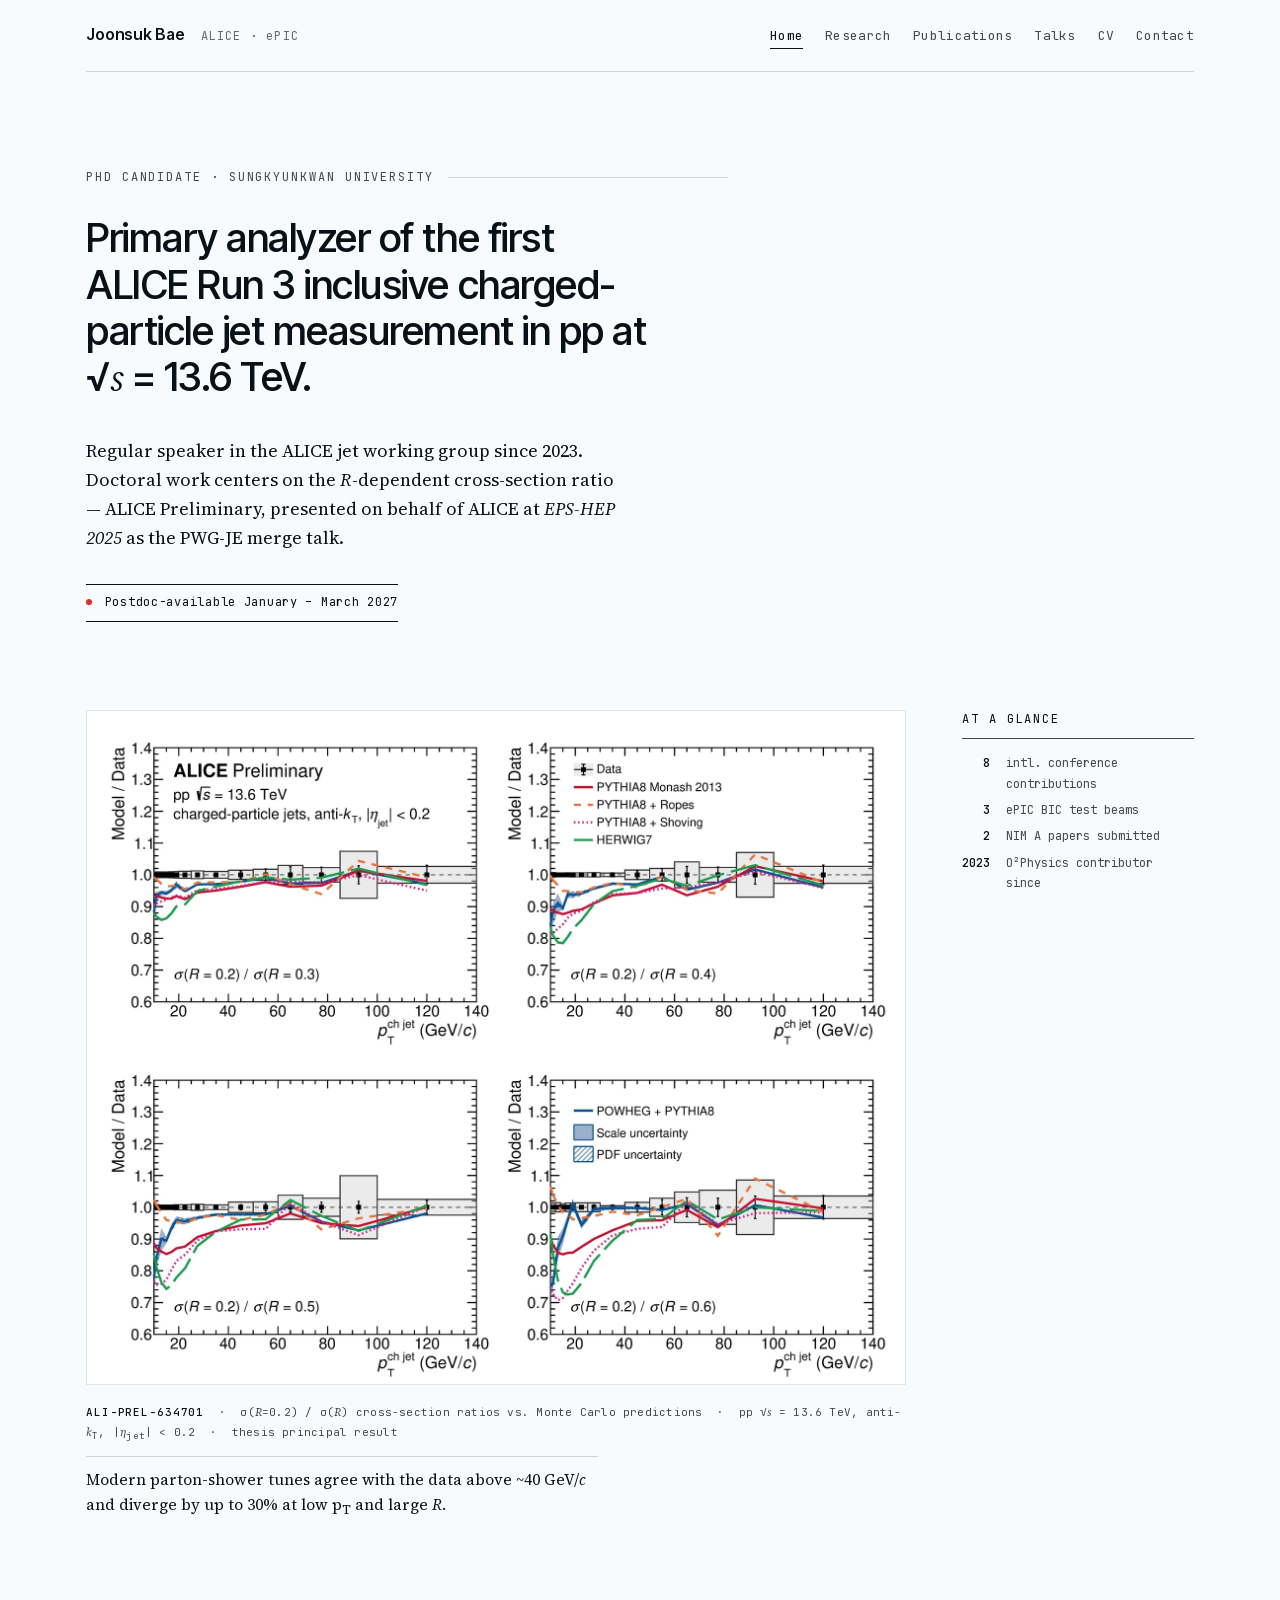
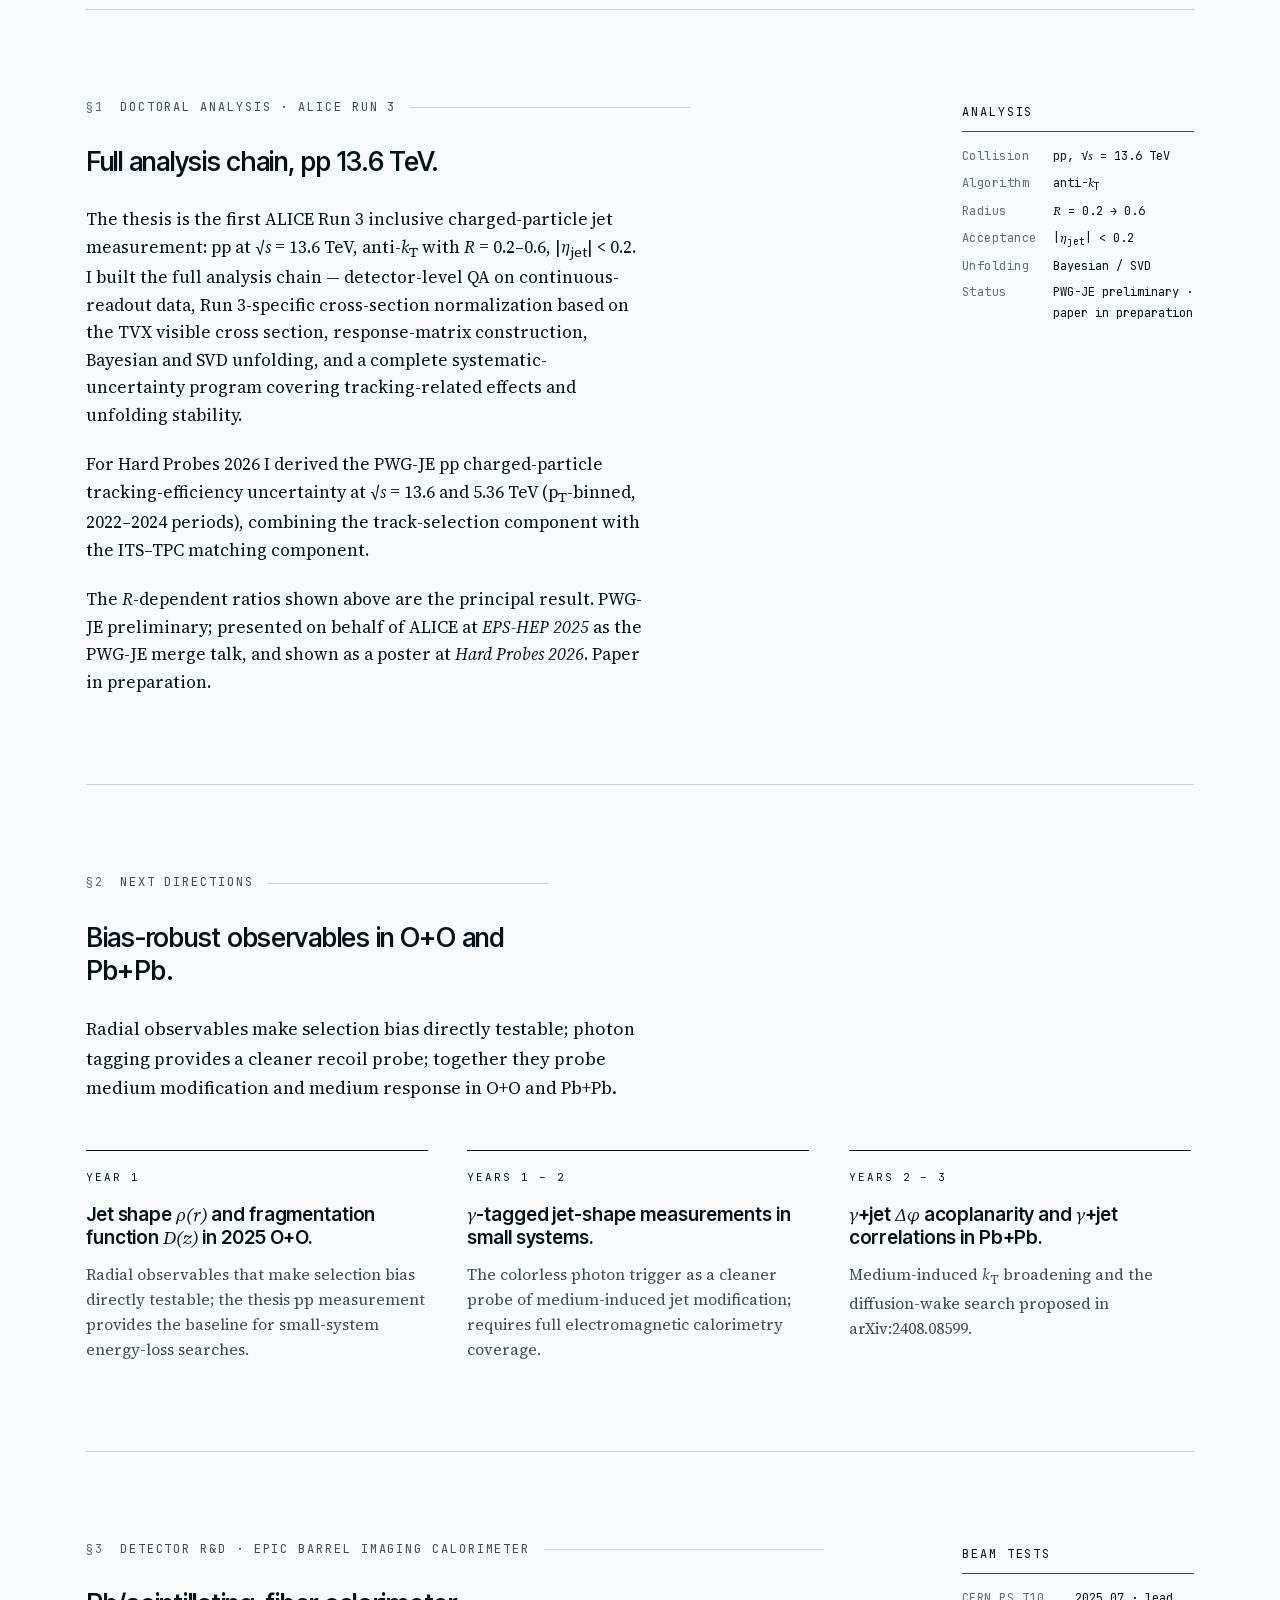
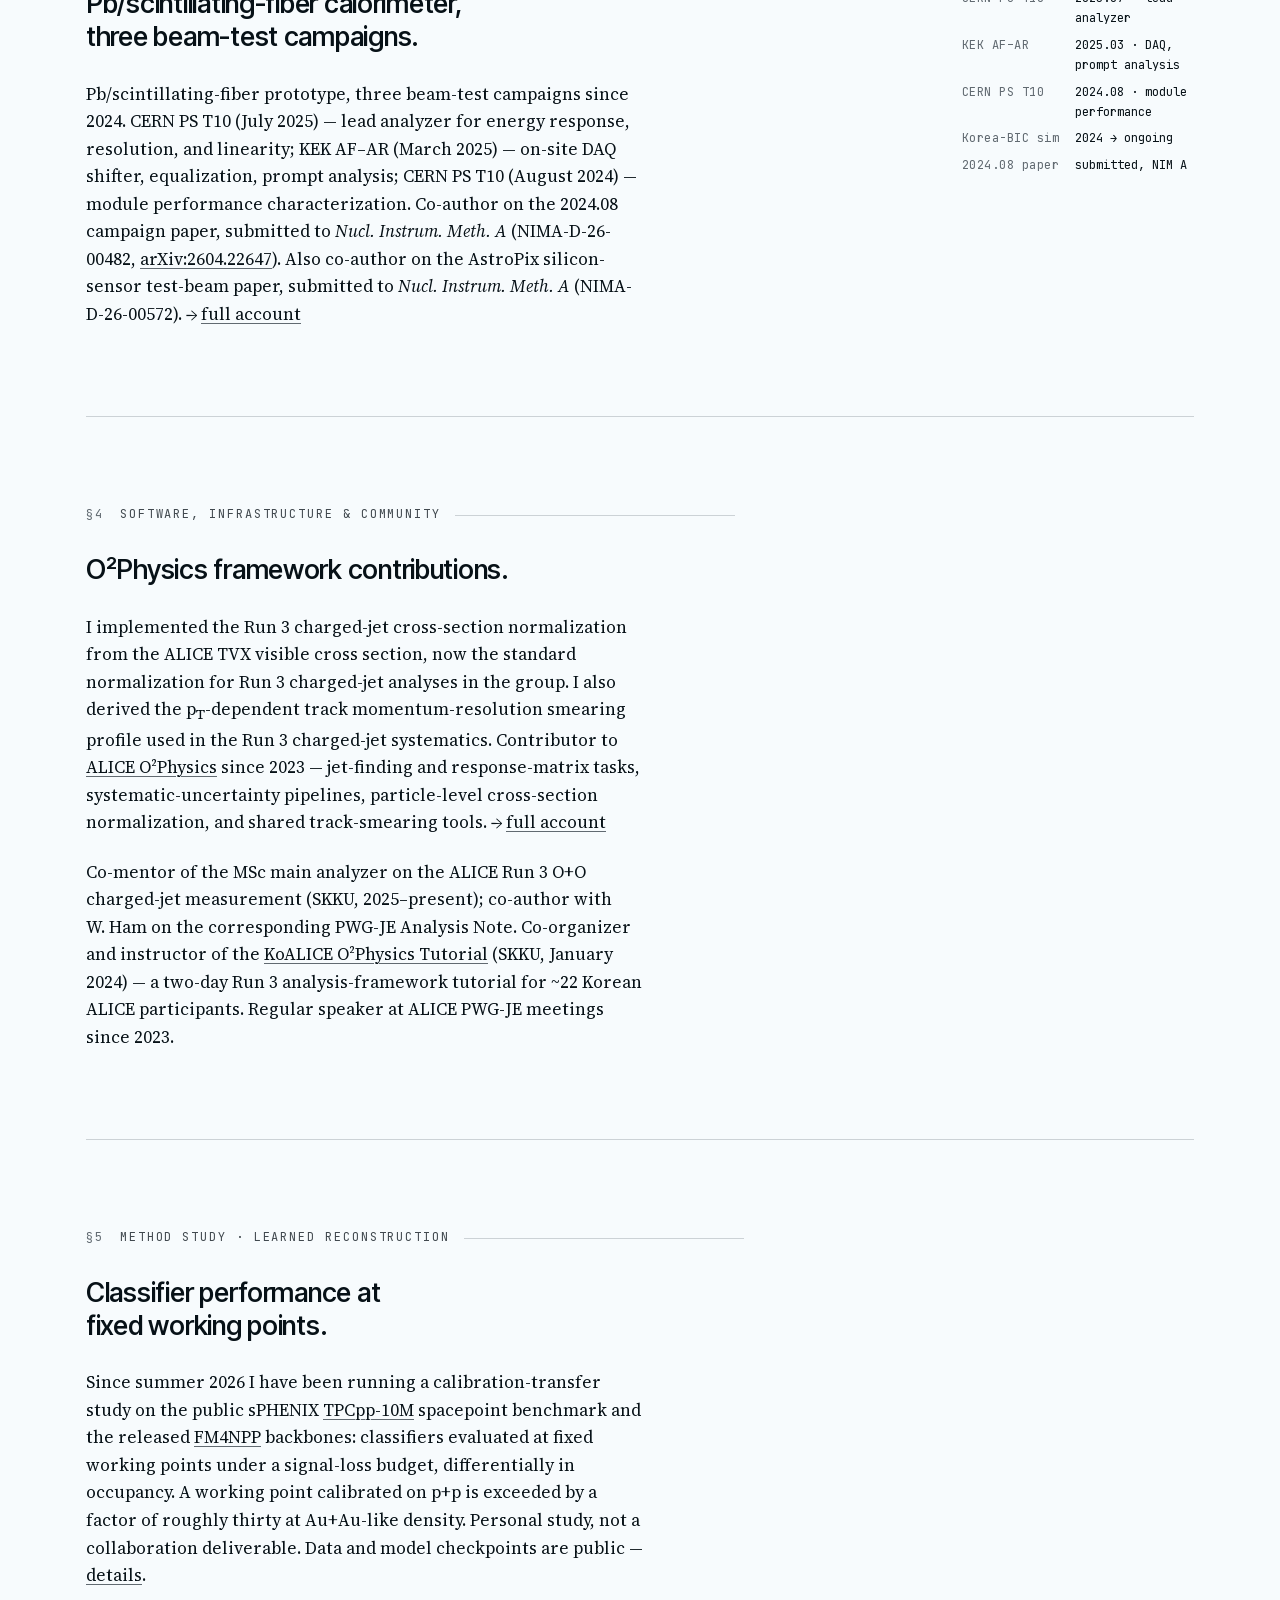
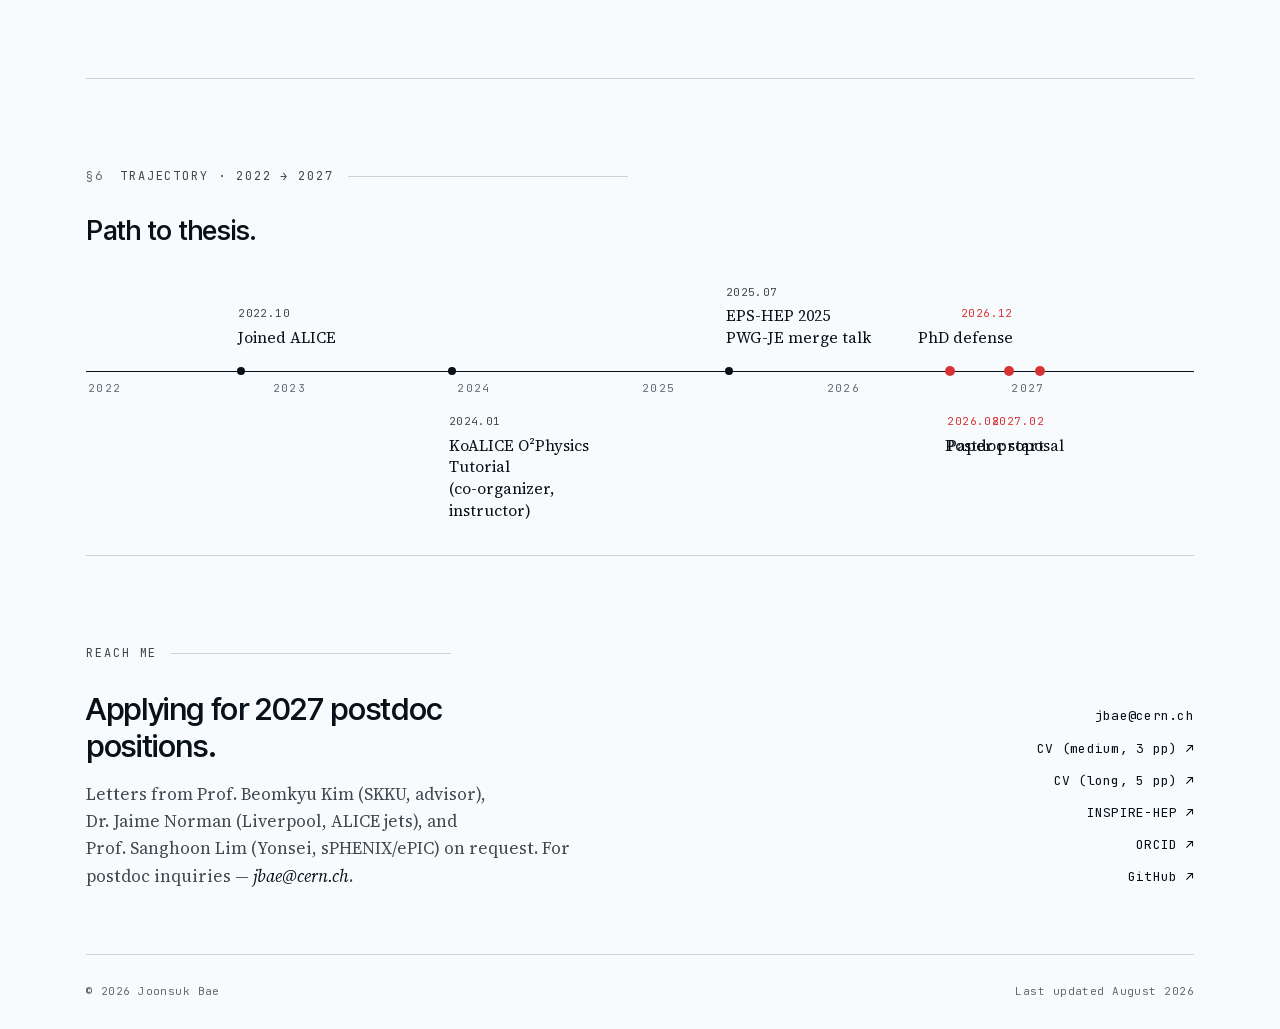
==== index.html @ 247ff086 "Normalization: 'the standard' instead of a count" ====
<!doctype html>
<html lang="en">
<head>
  <meta charset="utf-8">
  <meta name="viewport" content="width=device-width, initial-scale=1">
  <title>Joonsuk Bae — ALICE Run 3 jets, heavy-ion physics</title>
  <meta name="description" content="Joonsuk Bae, PhD candidate in heavy-ion physics (SKKU). Primary analyzer of the first ALICE Run 3 charged-particle jet measurement. Postdoc available Jan 2027.">
  <meta name="author" content="Joonsuk Bae">
  <meta name="robots" content="index, follow, max-image-preview:large, max-snippet:-1">
  <link rel="canonical" href="https://joonsukbae.com/">
  <meta property="og:type" content="profile">
  <meta property="og:title" content="Joonsuk Bae">
  <meta property="og:description" content="Joonsuk Bae, PhD candidate in heavy-ion physics (SKKU). Primary analyzer of the first ALICE Run 3 charged-particle jet measurement. Postdoc available Jan 2027.">
  <meta property="og:url" content="https://joonsukbae.com/">
  <meta property="og:site_name" content="Joonsuk Bae">
  <meta property="og:locale" content="en_US">
  <meta property="og:image" content="https://joonsukbae.com/assets/img/og-card.png">
  <meta property="og:image:width" content="1200">
  <meta property="og:image:height" content="630">
  <meta property="og:image:alt" content="Joonsuk Bae — R-dependent charged-particle jet cross-section ratios, ALICE Run 3, pp at 13.6 TeV">
  <meta name="twitter:card" content="summary_large_image">
  <meta name="twitter:title" content="Joonsuk Bae — ALICE Run 3 jets">
  <meta name="twitter:description" content="Primary analyzer of the first ALICE Run 3 charged-particle jet measurement. Postdoc available Jan–Mar 2027.">
  <meta name="twitter:image" content="https://joonsukbae.com/assets/img/og-card.png">
  <meta name="theme-color" content="#f7fbfd" media="(prefers-color-scheme: light)">
  <meta name="theme-color" content="#090e12" media="(prefers-color-scheme: dark)">
  <link rel="preload" href="assets/fonts/InterTight.woff2" as="font" type="font/woff2" crossorigin>
  <link rel="preload" href="assets/fonts/SourceSerif4.woff2" as="font" type="font/woff2" crossorigin>
  <link rel="preload" href="assets/fonts/JetBrainsMono.woff2" as="font" type="font/woff2" crossorigin>
  <link rel="stylesheet" href="assets/css/style.css">
  <link rel="dns-prefetch" href="https://static.cloudflareinsights.com">
  <link rel="icon" type="image/svg+xml" href="data:image/svg+xml,%3Csvg xmlns='http://www.w3.org/2000/svg' viewBox='0 0 32 32'%3E%3Crect width='32' height='32' fill='%23f7fbfd'/%3E%3Crect x='12' y='12' width='8' height='8' fill='%231a1f2a'/%3E%3C/svg%3E">
  <script type="application/ld+json">
  {
    "@context": "https://schema.org",
    "@type": "Person",
    "name": "Joonsuk Bae",
    "url": "https://joonsukbae.com/",
    "image": "https://joonsukbae.com/assets/img/og-card.png",
    "jobTitle": "PhD Candidate",
    "email": "mailto:jbae@cern.ch",
    "affiliation": {"@type": "CollegeOrUniversity", "name": "Sungkyunkwan University"},
    "memberOf": [
      {"@type": "Organization", "name": "ALICE Collaboration", "url": "https://alice-collaboration.web.cern.ch/"},
      {"@type": "Organization", "name": "ePIC Collaboration", "url": "https://www.epic-eic.org/"}
    ],
    "knowsAbout": ["Experimental high-energy nuclear physics", "Quark-gluon plasma", "Jet physics", "Heavy-ion collisions", "ALICE Run 3", "Calorimetry", "Electron-Ion Collider"],
    "identifier": "https://orcid.org/0009-0008-4806-8019",
    "sameAs": ["https://orcid.org/0009-0008-4806-8019", "https://inspirehep.net/authors/2117232", "https://github.com/joonsukbae"]
  }
  </script>
</head>
<body>
<a class="skip" href="#main">Skip to content</a>
<div class="page">

  <header class="topbar">
    <div class="topbar__left">
      <a class="topbar__name" href="/">Joonsuk Bae</a>
      <span class="topbar__aff">ALICE · ePIC</span>
    </div>
    <nav class="topbar__links" aria-label="Primary">
      <a href="/" aria-current="page">Home</a>
      <a href="/research/">Research</a>
      <a href="/publications/">Publications</a>
      <a href="/talks/">Talks</a>
      <a href="/cv/">CV</a>
      <a href="/contact/">Contact</a>
    </nav>
  </header>

  <main id="main" tabindex="-1">

    <!-- ============================== HERO ============================== -->
    <section class="hero">
      <div class="eyebrow">PhD candidate · Sungkyunkwan University</div>

      <h1 class="hero__h1">
        Primary analyzer of the first ALICE Run 3 inclusive
        charged-particle jet measurement in pp at
        √<span class="var">s</span> = 13.6 TeV.
      </h1>

      <p class="hero__sub">
        Regular speaker in the ALICE jet working group since 2023.
        Doctoral work centers on the <span class="var">R</span>-dependent
        cross-section ratio — ALICE Preliminary, presented on behalf of ALICE
        at <em>EPS-HEP 2025</em> as the PWG-JE merge talk.
      </p>

      <div class="hero__avail">
        <span class="signal" aria-hidden="true">●</span>
        Postdoc-available January – March 2027
      </div>

      <div class="artifact">
        <div>
          <div class="artifact__plot">
            <picture>
              <source srcset="assets/img/doubleratio.webp" type="image/webp">
              <img src="assets/svg/doubleratio.svg" width="511" height="436" decoding="async" fetchpriority="high"
                   alt="ALICE Preliminary: R-dependent charged-particle jet cross-section ratios in pp at &radic;s = 13.6 TeV (ALI-PREL-634701)">
            </picture>
          </div>
          <div class="artifact__cap">
            <span class="id">ALI-PREL-634701</span> &nbsp;·&nbsp;
            σ(<span class="var">R</span>=0.2) / σ(<span class="var">R</span>) cross-section ratios vs. Monte Carlo predictions
            &nbsp;·&nbsp; pp √<span class="var">s</span> = 13.6 TeV, anti-<span class="var">k</span><sub>T</sub>, |<span class="var">η</span><sub>jet</sub>| &lt; 0.2
            &nbsp;·&nbsp; thesis principal result
            <div class="artifact__interp">
              Modern parton-shower tunes agree with the data above ~40&nbsp;GeV/<span class="var">c</span> and diverge by up to 30% at low p<sub>T</sub> and large <span class="var">R</span>.
            </div>
          </div>
        </div>

        <aside class="sidebar">
          <div class="sidebar__label">At a glance</div>
          <div class="sidebar__group">
            <dl>
              <dt>8</dt><dd>intl. conference contributions</dd>
              <dt>3</dt><dd>ePIC BIC test beams</dd>
              <dt>2</dt><dd>NIM A papers submitted</dd>
              <dt>2023</dt><dd>O²Physics contributor since</dd>
            </dl>
          </div>
        </aside>
      </div>
    </section>

    <!-- ====================== §1 DOCTORAL ANALYSIS ====================== -->
    <section class="section section--with-meta">
      <div class="section__head">
        <div class="eyebrow"><span class="mark">§1</span> Doctoral analysis · ALICE Run 3</div>
        <h2 class="section__h2">Full analysis chain, pp 13.6 TeV.</h2>
      </div>
      <div class="section__body">
        <p>The thesis is the first ALICE Run&nbsp;3 inclusive charged-particle
        jet measurement: pp at √<span class="var">s</span>&nbsp;=&nbsp;13.6&nbsp;TeV,
        anti-<span class="var">k</span><sub>T</sub> with
        <span class="var">R</span>&nbsp;=&nbsp;0.2&ndash;0.6,
        |<span class="var">η</span><sub>jet</sub>|&nbsp;&lt;&nbsp;0.2.
        I built the full analysis chain — detector-level QA on continuous-readout
        data, Run&nbsp;3-specific cross-section normalization based on the TVX
        visible cross section, response-matrix construction, Bayesian and SVD
        unfolding, and a complete systematic-uncertainty program covering
        tracking-related effects and unfolding stability.</p>

        <p>For Hard Probes 2026 I derived the PWG-JE pp charged-particle
        tracking-efficiency uncertainty at √<span class="var">s</span> = 13.6 and
        5.36&nbsp;TeV (p<sub>T</sub>-binned, 2022&ndash;2024 periods), combining
        the track-selection component with the ITS&ndash;TPC matching component.</p>

        <p>The <span class="var">R</span>-dependent ratios shown above are the
        principal result. PWG-JE preliminary; presented on behalf of ALICE at
        <em>EPS-HEP 2025</em> as the PWG-JE merge talk, and shown as a poster at
        <em>Hard Probes 2026</em>. Paper in preparation.</p>
      </div>
      <aside class="section__meta meta-block">
        <div class="meta-block__label">Analysis</div>
        <dl>
          <dt>Collision</dt><dd>pp, √<span class="var">s</span> = 13.6 TeV</dd>
          <dt>Algorithm</dt><dd>anti-<span class="var">k</span><sub>T</sub></dd>
          <dt>Radius</dt><dd><span class="var">R</span> = 0.2 → 0.6</dd>
          <dt>Acceptance</dt><dd>|<span class="var">η</span><sub>jet</sub>| &lt; 0.2</dd>
          <dt>Unfolding</dt><dd>Bayesian / SVD</dd>
          <dt>Status</dt><dd>PWG-JE preliminary · paper in preparation</dd>
        </dl>
      </aside>
    </section>

    <!-- ====================== §2 NEXT DIRECTIONS ====================== -->
    <section class="section">
      <div class="eyebrow"><span class="mark">§2</span> Next directions</div>
      <h2 class="section__h2">Bias-robust observables in O+O and Pb+Pb.</h2>
      <p class="section__lede">
        Radial observables make selection bias directly testable; photon
        tagging provides a cleaner recoil probe; together they probe medium
        modification and medium response in O+O and Pb+Pb.
      </p>
      <div class="program">
        <div class="program__col">
          <div class="program__when">Year 1</div>
          <div class="program__what">Jet shape <span class="var">ρ(r)</span> and fragmentation function <span class="var">D(z)</span> in 2025 O+O.</div>
          <div class="program__why">Radial observables that make selection bias directly testable; the thesis pp measurement provides the baseline for small-system energy-loss searches.</div>
        </div>
        <div class="program__col">
          <div class="program__when">Years 1 – 2</div>
          <div class="program__what"><span class="var">γ</span>-tagged jet-shape measurements in small systems.</div>
          <div class="program__why">The colorless photon trigger as a cleaner probe of medium-induced jet modification; requires full electromagnetic calorimetry coverage.</div>
        </div>
        <div class="program__col">
          <div class="program__when">Years 2 – 3</div>
          <div class="program__what"><span class="var">γ</span>+jet <span class="var">Δφ</span> acoplanarity and <span class="var">γ</span>+jet correlations in Pb+Pb.</div>
          <div class="program__why">Medium-induced <span class="var">k</span><sub>T</sub> broadening and the diffusion-wake search proposed in arXiv:2408.08599.</div>
        </div>
      </div>
    </section>

    <!-- ====================== §3 DETECTOR R&D ====================== -->
    <section class="section section--with-meta">
      <div class="section__head">
        <div class="eyebrow"><span class="mark">§3</span> Detector R&amp;D · ePIC Barrel Imaging Calorimeter</div>
        <h2 class="section__h2">Pb/scintillating-fiber calorimeter,<br>three beam-test campaigns.</h2>
      </div>
      <div class="section__body">
        <p>Pb/scintillating-fiber prototype, three beam-test campaigns since 2024.
        CERN PS T10 (July 2025) — lead analyzer for energy response, resolution,
        and linearity; KEK AF&ndash;AR (March 2025) — on-site DAQ shifter,
        equalization, prompt analysis; CERN PS T10 (August 2024) — module
        performance characterization. Co-author on the 2024.08 campaign paper,
        submitted to <em>Nucl.&nbsp;Instrum.&nbsp;Meth.&nbsp;A</em>
        (NIMA-D-26-00482, <a href="https://arxiv.org/abs/2604.22647">arXiv:2604.22647</a>).
        Also co-author on the AstroPix silicon-sensor test-beam paper,
        submitted to <em>Nucl.&nbsp;Instrum.&nbsp;Meth.&nbsp;A</em> (NIMA-D-26-00572).
        &rarr; <a href="/research/#detector">full account</a></p>
      </div>
      <aside class="section__meta meta-block">
        <div class="meta-block__label">Beam tests</div>
        <dl>
          <dt>CERN PS T10</dt><dd>2025.07 · lead analyzer</dd>
          <dt>KEK AF&ndash;AR</dt><dd>2025.03 · DAQ, prompt analysis</dd>
          <dt>CERN PS T10</dt><dd>2024.08 · module performance</dd>
          <dt>Korea-BIC sim</dt><dd>2024 → ongoing</dd>
          <dt>2024.08 paper</dt><dd>submitted, NIM A</dd>
        </dl>
      </aside>
    </section>

    <!-- ============ §4 SOFTWARE, INFRASTRUCTURE & COMMUNITY ============ -->
    <section class="section">
      <div class="section__head">
        <div class="eyebrow"><span class="mark">§4</span> Software, infrastructure &amp; community</div>
        <h2 class="section__h2">O²Physics framework contributions.</h2>
      </div>
      <div class="section__body">
        <p>I implemented the Run 3 charged-jet cross-section normalization from the
        ALICE TVX visible cross section, now the standard normalization for Run 3
        charged-jet analyses in the group. I also derived the
        p<sub>T</sub>-dependent track momentum-resolution smearing profile used in
        the Run 3 charged-jet systematics. Contributor to
        <a href="https://github.com/AliceO2Group/O2Physics">ALICE O²Physics</a>
        since 2023 — jet-finding and response-matrix tasks, systematic-uncertainty
        pipelines, particle-level cross-section normalization, and shared
        track-smearing tools.
        &rarr; <a href="/research/#software">full account</a></p>

        <p>Co-mentor of the MSc main analyzer on the ALICE Run&nbsp;3 O+O charged-jet
        measurement (SKKU, 2025&ndash;present); co-author with W.&nbsp;Ham on the
        corresponding PWG-JE Analysis Note. Co-organizer and instructor of the
        <a href="https://indico.cern.ch/event/1361235/">KoALICE O²Physics
        Tutorial</a> (SKKU, January 2024) — a two-day Run&nbsp;3 analysis-framework
        tutorial for ~22 Korean ALICE participants. Regular speaker at ALICE PWG-JE
        meetings since 2023.</p>
      </div>
    </section>

    <!-- ====================== §5 METHOD STUDY ====================== -->
    <section class="section">
      <div class="section__head">
        <div class="eyebrow"><span class="mark">§5</span> Method study · learned reconstruction</div>
        <h2 class="section__h2">Classifier performance at<br>fixed working points.</h2>
      </div>
      <div class="section__body">
        <p>Since summer 2026 I have been running a calibration-transfer study on
        the public sPHENIX <a href="https://doi.org/10.5281/zenodo.16970029">TPCpp-10M</a>
        spacepoint benchmark and the released
        <a href="https://github.com/FM4NPP/PP_collision">FM4NPP</a> backbones:
        classifiers evaluated at fixed working points under a signal-loss budget,
        differentially in occupancy. A working point calibrated on p+p is exceeded
        by a factor of roughly thirty at Au+Au-like density. Personal study, not a
        collaboration deliverable. Data and model checkpoints are public —
        <a href="/research/#ml">details</a>.</p>
      </div>
    </section>

    <!-- ====================== §6 TRAJECTORY ====================== -->
    <section class="section">
      <div class="eyebrow"><span class="mark">§6</span> Trajectory · 2022 → 2027</div>
      <h2 class="section__h2">Path to thesis.</h2>

      <div class="trajectory">
        <div class="trajectory__rule"></div>
        <div class="trajectory__years" aria-hidden="true">
          <span>2022</span><span>2023</span><span>2024</span><span>2025</span><span>2026</span><span>2027</span>
        </div>

        <div class="tmark above" style="left: 14%;">
          <div class="dot"></div>
          <div class="lbl">
            <div class="when">2022.10</div>
            <div class="what">Joined ALICE</div>
          </div>
        </div>
        <div class="tmark below" style="left: 33%;">
          <div class="dot"></div>
          <div class="lbl">
            <div class="when">2024.01</div>
            <div class="what">KoALICE O²Physics Tutorial<br>(co-organizer, instructor)</div>
          </div>
        </div>
        <div class="tmark above" style="left: 58%;">
          <div class="dot"></div>
          <div class="lbl">
            <div class="when">2025.07</div>
            <div class="what">EPS-HEP 2025<br>PWG-JE merge talk</div>
          </div>
        </div>
        <div class="tmark below signal" style="left: 78%;">
          <div class="dot"></div>
          <div class="lbl">
            <div class="when">2026.08</div>
            <div class="what">Paper proposal</div>
          </div>
        </div>
        <div class="tmark above signal end" style="left: 83.3%;">
          <div class="dot"></div>
          <div class="lbl">
            <div class="when">2026.12</div>
            <div class="what">PhD defense</div>
          </div>
        </div>
        <div class="tmark below signal end" style="left: 86.1%;">
          <div class="dot"></div>
          <div class="lbl">
            <div class="when">2027.02</div>
            <div class="what">Postdoc start</div>
          </div>
        </div>
      </div>
    </section>

    <!-- ====================== CONTACT ====================== -->
    <section class="contact">
      <div>
        <div class="eyebrow">Reach me</div>
        <h2 class="contact__h2">Applying for 2027 postdoc positions.</h2>
        <p class="contact__sub">
          Letters from Prof.&nbsp;Beomkyu&nbsp;Kim (SKKU, advisor),
          Dr.&nbsp;Jaime&nbsp;Norman (Liverpool, ALICE jets), and
          Prof.&nbsp;Sanghoon&nbsp;Lim (Yonsei, sPHENIX/ePIC) on request.
          For postdoc inquiries — <em>jbae@cern.ch</em>.
        </p>
      </div>
      <div class="contact__cta">
        <a href="mailto:jbae@cern.ch">jbae@cern.ch</a>
        <a href="/cv/joonsuk-bae-cv.pdf">CV (medium, 3 pp) ↗</a>
        <a href="/cv/joonsuk-bae-cv-long.pdf">CV (long, 5 pp) ↗</a>
        <a href="https://inspirehep.net/authors/2117232">INSPIRE-HEP ↗</a>
        <a href="https://orcid.org/0009-0008-4806-8019">ORCID ↗</a>
        <a href="https://github.com/joonsukbae">GitHub ↗</a>
      </div>
    </section>

  </main>

  <footer class="site-foot">
    <div>&copy; 2026 Joonsuk Bae</div>
    <div>Last updated August 2026</div>
  </footer>

</div>
<!-- Cloudflare Web Analytics -->
<script defer src="https://static.cloudflareinsights.com/beacon.min.js" data-cf-beacon='{"token": "a41907a581c04b09b77e31707e499f1d"}'></script>
</body>
</html>
---- assets/css/style.css ----
/* ============================================================
   Joonsuk Bae — homepage v2
   tokens : color / type / scale
   fonts  : self-hosted variable woff2 (Latin subset, Google)
   ============================================================ */

@font-face {
  font-family: 'Inter Tight';
  font-style: normal;
  font-weight: 100 900;
  font-display: swap;
  src: url('../fonts/InterTight.woff2') format('woff2');
}
@font-face {
  font-family: 'Source Serif 4';
  font-style: normal;
  font-weight: 100 900;
  font-display: swap;
  src: url('../fonts/SourceSerif4.woff2') format('woff2');
}
@font-face {
  font-family: 'Source Serif 4';
  font-style: italic;
  font-weight: 100 900;
  font-display: swap;
  src: url('../fonts/SourceSerif4-Italic.woff2') format('woff2');
}
@font-face {
  font-family: 'JetBrains Mono';
  font-style: normal;
  font-weight: 100 800;
  font-display: swap;
  src: url('../fonts/JetBrainsMono.woff2') format('woff2');
}

/* ----------------------------------------------------------------
   tokens
   ---------------------------------------------------------------- */
:root {
  color-scheme: light dark;

  --paper:   oklch(98.5% 0.005 240);
  --ink:     oklch(17%   0.02  240);
  --ink-2:   oklch(40%   0.015 240);
  --ink-3:   oklch(52%   0.015 240);   /* 5.26:1 on --paper */
  --rule:    oklch(86%   0.008 240);
  --rule-2:  oklch(92%   0.005 240);
  --signal:  oklch(58%   0.20  25);

  --f-display: 'Inter Tight', system-ui, sans-serif;
  --f-body:    'Source Serif 4', Georgia, serif;
  --f-mono:    'JetBrains Mono', ui-monospace, Menlo, monospace;

  --max-w: 1180px;
  --pad-x: 36px;
}

@media (prefers-color-scheme: dark) {
  :root {
    --paper:   oklch(16%   0.012 240);
    --ink:     oklch(90%   0.008 240);
    --ink-2:   oklch(72%   0.012 240);
    --ink-3:   oklch(62%   0.012 240);   /* 5.41:1 on --paper */
    --rule:    oklch(32%   0.014 240);
    --rule-2:  oklch(26%   0.010 240);
    --signal:  oklch(66%   0.22  25);
  }
}

::selection { background: var(--signal); color: var(--paper); }

/* ----------------------------------------------------------------
   reset + base
   ---------------------------------------------------------------- */
*, *::before, *::after { box-sizing: border-box; }

html, body {
  margin: 0; padding: 0;
  background: var(--paper);
  color: var(--ink);
  font-family: var(--f-body);
  line-height: 1.62;
  text-rendering: optimizeLegibility;
  font-feature-settings: 'kern', 'liga';
}

html { font-size: 106.25%; }   /* 17px at a 16px default, still honors user preference */
body { font-size: 1rem; min-height: 100vh; }

a {
  color: inherit;
  text-decoration: underline;
  text-decoration-color: var(--ink-3);
  text-underline-offset: 3px;
  text-decoration-thickness: 1px;
  transition: text-decoration-color 0.15s, color 0.15s;
}
a:hover { text-decoration-color: var(--signal); }
:focus-visible {
  outline: 2px solid var(--signal);
  outline-offset: 3px;
  border-radius: 2px;
}
main:focus { outline: none; }

.skip {
  position: absolute;
  left: -9999px;
  font-family: var(--f-mono);
  font-size: 12px;
  background: var(--ink);
  color: var(--paper);
  padding: 8px 12px;
}
.skip:focus { left: 16px; top: 16px; z-index: 100; }

.var {
  font-style: italic;
  font-family: var(--f-body);
  font-weight: inherit;
}
.mono { font-family: var(--f-mono); }

strong, b { font-weight: 560; }

[data-tnum] { font-variant-numeric: tabular-nums; }

/* ----------------------------------------------------------------
   page shell
   ---------------------------------------------------------------- */
.page { max-width: var(--max-w); margin: 0 auto; padding: 0 var(--pad-x); }

/* ----------------------------------------------------------------
   topbar
   ---------------------------------------------------------------- */
.topbar {
  display: flex;
  justify-content: space-between;
  align-items: baseline;
  padding: 22px 0;
  border-bottom: 1px solid var(--rule);
}
.topbar__left { display: flex; align-items: baseline; gap: 16px; }
.topbar__name {
  font-family: var(--f-display);
  font-weight: 580;
  font-size: 16px;
  letter-spacing: -0.008em;
  color: var(--ink);
  text-decoration: none;
}
.topbar__name:hover { color: var(--signal); }
.topbar__aff {
  font-family: var(--f-mono);
  font-size: 12px;
  letter-spacing: 0.10em;
  color: var(--ink-3);
}
.topbar__links {
  display: flex;
  gap: 22px;
  font-family: var(--f-mono);
  font-size: 13px;
  letter-spacing: 0.02em;
  color: var(--ink-2);
}
.topbar__links a {
  text-decoration: none;
  border-bottom: 1px solid transparent;
  padding-bottom: 2px;
  transition: border-color 0.15s, color 0.15s;
}
.topbar__links a:hover,
.topbar__links a[aria-current] {
  border-bottom-color: var(--ink);
  color: var(--ink);
}
.topbar__links a:hover { border-bottom-color: var(--signal); }
.topbar__links .arr { color: var(--ink-3); margin-left: 3px; }

/* ----------------------------------------------------------------
   eyebrow (shared, hero + section)
   ---------------------------------------------------------------- */
.eyebrow {
  font-family: var(--f-mono);
  font-size: 12px;
  letter-spacing: 0.16em;
  color: var(--ink-2);
  text-transform: uppercase;
  margin-bottom: 28px;
  display: flex;
  align-items: center;
  gap: 14px;
}
.eyebrow::after {
  content: '';
  flex: 1;
  height: 1px;
  background: var(--rule);
  max-width: 280px;
}
.eyebrow .mark {
  color: var(--ink-3);
  margin-right: 2px;
}
h2.eyebrow { font-size: 12px; font-weight: 400; margin: 0 0 28px; }

/* ----------------------------------------------------------------
   hero
   ---------------------------------------------------------------- */
.hero { padding: 96px 0 88px; }

.hero__h1 {
  font-family: var(--f-display);
  font-size: clamp(2rem, 3.1vw, 2.6rem);
  font-weight: 520;
  line-height: 1.16;
  letter-spacing: -0.012em;
  margin: 0 0 36px;
  max-width: 24ch;
  color: var(--ink);
  font-feature-settings: 'kern', 'liga', 'ss01';
}
.hero__sub {
  font-family: var(--f-body);
  font-size: 18px;
  line-height: 1.62;
  max-width: 60ch;
  color: var(--ink);
  margin: 0 0 32px;
}
.hero__sub em { font-style: italic; }

.hero__avail {
  display: inline-flex;
  align-items: center;
  gap: 12px;
  font-family: var(--f-mono);
  font-size: 12px;
  letter-spacing: 0.06em;
  color: var(--ink);
  padding: 8px 0;
  border-top: 1px solid var(--ink);
  border-bottom: 1px solid var(--ink);
}
.hero__avail .signal {
  color: var(--signal);
  font-size: 10px;
  line-height: 1;
}

/* ----------------------------------------------------------------
   artifact (hero plot + sidebar)
   ---------------------------------------------------------------- */
.artifact {
  margin-top: 88px;
  display: grid;
  grid-template-columns: minmax(0, 1fr) 232px;
  gap: 56px;
  align-items: start;
}
.artifact__plot {
  background: white;
  padding: 4px;
  border: 1px solid var(--rule-2);
}
.artifact__plot img { display: block; width: 100%; height: auto; }
.artifact__cap {
  font-family: var(--f-mono);
  font-size: 11px;
  letter-spacing: 0.02em;
  color: var(--ink-2);
  margin-top: 18px;
  line-height: 1.65;
}
.artifact__cap .id {
  color: var(--ink);
  letter-spacing: 0.08em;
  font-weight: 500;
}
.artifact__interp {
  font-family: var(--f-body);
  font-size: 15.5px;
  line-height: 1.62;
  letter-spacing: 0;
  color: var(--ink);
  margin-top: 12px;
  padding-top: 10px;
  border-top: 1px solid var(--rule);
  max-width: 64ch;
}

/* ----------------------------------------------------------------
   sidebar / meta-block (shared right column)
   ---------------------------------------------------------------- */
.sidebar__label,
.meta-block__label {
  font-family: var(--f-mono);
  font-size: 12px;
  letter-spacing: 0.16em;
  text-transform: uppercase;
  color: var(--ink);
  margin-bottom: 14px;
  padding-bottom: 9px;
  border-bottom: 1px solid var(--ink-2);
}
.sidebar__group,
.meta-block {
  font-family: var(--f-mono);
  font-size: 12px;
  line-height: 1.7;
}
.sidebar__group + .sidebar__group {
  margin-top: 28px;
  padding-top: 24px;
  border-top: 1px solid var(--rule);
}
.sidebar__group dl,
.meta-block dl {
  margin: 0;
  display: grid;
  grid-template-columns: max-content 1fr;
  column-gap: 16px;
  row-gap: 6px;
}
.sidebar__group dt {
  color: var(--ink);
  font-variant-numeric: tabular-nums;
  text-align: right;
  font-weight: 500;
}
.sidebar__group dd { margin: 0; color: var(--ink-2); }
.sidebar__group .unit { color: var(--ink-3); margin-left: 4px; }

.meta-block dt {
  color: var(--ink-3);
  letter-spacing: 0.04em;
}
.meta-block dd {
  margin: 0;
  color: var(--ink);
  font-variant-numeric: tabular-nums;
}

/* ----------------------------------------------------------------
   section base
   ---------------------------------------------------------------- */
.section { padding: 88px 0; border-top: 1px solid var(--rule); }
.section__h2 {
  font-family: var(--f-display);
  font-size: clamp(1.4rem, 2.1vw, 1.75rem);
  font-weight: 540;
  line-height: 1.22;
  letter-spacing: -0.010em;
  color: var(--ink);
  margin: 0 0 28px;
  max-width: 30ch;
  font-feature-settings: 'kern', 'liga', 'ss01';
}
.section__lede {
  font-family: var(--f-body);
  font-size: 18px;
  line-height: 1.62;
  max-width: 62ch;
  color: var(--ink);
  margin: 0 0 16px;
}
.section__lede em { font-style: italic; }
.section__body { max-width: 62ch; }
.section__body p {
  font-family: var(--f-body);
  font-size: 17px;
  line-height: 1.62;
  color: var(--ink);
  margin: 0 0 22px;
}
.section__body p:last-child { margin-bottom: 0; }
.section__body em { font-style: italic; }
.section__body ul {
  list-style: none;
  margin: 8px 0 0;
  padding: 0;
}
.section__body ul li {
  position: relative;
  padding-left: 20px;
  margin-bottom: 8px;
  font-size: 17px;
  line-height: 1.62;
}
.section__body ul li::before {
  content: '';
  position: absolute;
  left: 0;
  top: 0.82em;
  width: 10px;
  height: 1px;
  background: var(--ink-2);
}

/* layout with right-aligned meta block */
.section--with-meta {
  display: grid;
  grid-template-columns: minmax(0, 1fr) 232px;
  grid-template-rows: auto 1fr;
  gap: 0 56px;
  align-items: start;
}
.section--with-meta > .section__head,
.section--with-meta > .section__body { grid-column: 1; }
.section--with-meta > .section__meta {
  grid-column: 2;
  grid-row: 1 / -1;
  align-self: start;
  padding-top: 4px;
}

/* ----------------------------------------------------------------
   §2 program (3-col staggered)
   ---------------------------------------------------------------- */
.program {
  display: grid;
  grid-template-columns: repeat(3, 1fr);
  gap: 36px;
  margin-top: 48px;
}
.program__col {
  padding-top: 18px;
  border-top: 1px solid var(--ink);
  max-width: 38ch;
}
.program__when {
  font-family: var(--f-mono);
  font-size: 11px;
  letter-spacing: 0.18em;
  color: var(--ink);
  text-transform: uppercase;
  margin-bottom: 16px;
}
.program__what {
  font-family: var(--f-display);
  font-size: 19px;
  font-weight: 580;
  line-height: 1.25;
  letter-spacing: -0.006em;
  color: var(--ink);
  margin-bottom: 12px;
}
.program__why {
  font-family: var(--f-body);
  font-size: 15.5px;
  line-height: 1.62;
  color: var(--ink-2);
}

/* ----------------------------------------------------------------
   §6 trajectory
   ---------------------------------------------------------------- */
.trajectory {
  margin-top: 0;
  position: relative;
  padding: 96px 0 96px;
}
.trajectory__rule {
  position: absolute;
  left: 0;
  right: 0;
  top: 50%;
  height: 1px;
  background: var(--ink);
}
.trajectory__years {
  position: absolute;
  left: 0;
  right: 0;
  top: 50%;
  margin-top: 9px;
  display: grid;
  grid-template-columns: repeat(6, 1fr);
  font-family: var(--f-mono);
  font-size: 11px;
  letter-spacing: 0.12em;
  color: var(--ink-3);
  pointer-events: none;
}
.trajectory__years span { text-align: left; padding-left: 2px; }
.tmark {
  position: absolute;
  top: 50%;
  width: 1px;
}
.tmark .dot {
  position: absolute;
  width: 8px; height: 8px;
  background: var(--ink);
  border-radius: 50%;
  left: -4px;
  top: -4px;
}
.tmark.signal .dot {
  background: var(--signal);
  width: 10px; height: 10px;
  left: -5px;
  top: -5px;
}
.tmark .lbl {
  position: absolute;
  width: 170px;
  left: -3px;
}
.tmark.end .lbl { left: auto; right: -3px; text-align: right; }
.tmark.above .lbl { bottom: 22px; }
.tmark.below .lbl { top: 42px; }
.tmark .when {
  font-family: var(--f-mono);
  font-size: 11px;
  letter-spacing: 0.04em;
  color: var(--ink-2);
  font-variant-numeric: tabular-nums;
}
.tmark .what {
  font-family: var(--f-body);
  font-size: 15.5px;
  line-height: 1.4;
  color: var(--ink);
  margin-top: 4px;
}
.tmark.signal .what { color: var(--ink); }
.tmark.signal .when { color: var(--signal); }

/* ----------------------------------------------------------------
   listing (publications, talks)
   ---------------------------------------------------------------- */
.listing {
  margin-top: 8px;
}
.entry {
  display: grid;
  grid-template-columns: 110px minmax(0, 1fr) auto;
  gap: 24px;
  padding: 22px 0;
  border-top: 1px solid var(--rule);
  align-items: baseline;
}
.entry:first-child { border-top-color: var(--ink-2); border-top-width: 1px; }
.entry__when {
  font-family: var(--f-mono);
  font-size: 12px;
  letter-spacing: 0.04em;
  color: var(--ink-2);
  font-variant-numeric: tabular-nums;
}
.entry__main {}
.entry__title {
  font-family: var(--f-display);
  font-size: 17px;
  font-weight: 580;
  line-height: 1.3;
  letter-spacing: -0.006em;
  color: var(--ink);
  margin-bottom: 6px;
}
.entry__title em { font-style: italic; font-family: var(--f-body); font-weight: 500; }
.entry__meta {
  font-family: var(--f-body);
  font-size: 15.5px;
  line-height: 1.5;
  color: var(--ink-2);
}
.entry__meta em { font-style: italic; }
.entry__meta .me { color: var(--ink); font-weight: 500; }
.entry__tags {
  text-align: right;
  display: flex;
  flex-direction: column;
  align-items: flex-end;
  gap: 4px;
}
.tag {
  font-family: var(--f-mono);
  font-size: 11px;
  letter-spacing: 0.08em;
  text-transform: uppercase;
  padding: 3px 8px;
  border: 1px solid var(--ink-3);
  color: var(--ink-2);
  white-space: nowrap;
}
.tag.tag--lead {
  border-color: var(--ink);
  color: var(--ink);
}
.tag.tag--signal {
  border-color: var(--signal);
  color: var(--signal);
}
.entry__links {
  font-family: var(--f-mono);
  font-size: 11px;
  letter-spacing: 0.04em;
  margin-top: 4px;
}
.entry__links a { text-decoration: none; border-bottom: 1px solid transparent; padding-bottom: 1px; }
.entry__links a:hover { border-bottom-color: var(--signal); }

/* ----------------------------------------------------------------
   summary panel (cv page)
   ---------------------------------------------------------------- */
.dl-rows {
  margin: 0;
  display: grid;
  grid-template-columns: 140px 1fr;
  column-gap: 28px;
  row-gap: 18px;
}
.dl-rows dt {
  font-family: var(--f-mono);
  font-size: 12px;
  letter-spacing: 0.10em;
  text-transform: uppercase;
  color: var(--ink-3);
  padding-top: 4px;
}
.dl-rows dd {
  margin: 0;
  font-family: var(--f-body);
  font-size: 17px;
  line-height: 1.55;
  color: var(--ink);
}
.dl-rows dd em { font-style: italic; }

.cta-block {
  display: flex;
  flex-direction: column;
  gap: 12px;
  margin: 8px 0 36px;
}
.cta {
  display: flex;
  align-items: baseline;
  justify-content: space-between;
  border: 1px solid var(--ink);
  padding: 16px 20px;
  font-family: var(--f-mono);
  font-size: 13px;
  letter-spacing: 0.02em;
  color: var(--ink);
  text-decoration: none;
  transition: background 0.15s, color 0.15s;
}
.cta:hover { background: var(--ink); color: var(--paper); }
.cta:hover .cta__hint { color: var(--paper); opacity: 0.75; }
.cta__lead { display: flex; align-items: baseline; gap: 14px; }
.cta__title { font-family: var(--f-display); font-weight: 600; font-size: 14px; letter-spacing: -0.005em; }
.cta__hint { color: var(--ink-3); }
.cta__meta { color: var(--ink-3); font-size: 11px; letter-spacing: 0.06em; }

/* ----------------------------------------------------------------
   contact list
   ---------------------------------------------------------------- */
.contact-list {
  display: grid;
  grid-template-columns: 1fr 1fr;
  gap: 36px 56px;
  margin-top: 12px;
}
.contact-list__row {
  display: flex;
  flex-direction: column;
  gap: 4px;
  padding-top: 12px;
  border-top: 1px solid var(--rule);
}
.contact-list__row:first-child,
.contact-list__row:nth-child(2) { border-top-color: var(--ink-2); }
.contact-list__label {
  font-family: var(--f-mono);
  font-size: 12px;
  letter-spacing: 0.16em;
  text-transform: uppercase;
  color: var(--ink-3);
}
.contact-list__value {
  font-family: var(--f-body);
  font-size: 17px;
  line-height: 1.45;
  color: var(--ink);
}
.contact-list__value a { font-family: var(--f-mono); font-size: 13px; letter-spacing: 0.02em; }

/* ----------------------------------------------------------------
   end-of-page contact strip
   ---------------------------------------------------------------- */
.contact {
  padding: 88px 0 64px;
  border-top: 1px solid var(--rule);
  display: grid;
  grid-template-columns: minmax(0, 1fr) auto;
  gap: 64px;
  align-items: end;
}
.contact__h2 {
  font-family: var(--f-display);
  font-size: clamp(1.45rem, 2.4vw, 1.9rem);
  font-weight: 540;
  letter-spacing: -0.012em;
  line-height: 1.2;
  margin: 0 0 16px;
  max-width: 24ch;
  color: var(--ink);
}
.contact__sub {
  font-family: var(--f-body);
  font-size: 17px;
  line-height: 1.6;
  max-width: 56ch;
  color: var(--ink-2);
  margin: 0;
}
.contact__sub em { font-style: italic; color: var(--ink); }
.contact__cta {
  display: flex;
  flex-direction: column;
  gap: 8px;
  font-family: var(--f-mono);
  font-size: 13px;
  letter-spacing: 0.02em;
  text-align: right;
}
.contact__cta a {
  text-decoration: none;
  border-bottom: 1px solid transparent;
  padding-bottom: 2px;
}
.contact__cta a:hover { border-bottom-color: var(--signal); }

/* ----------------------------------------------------------------
   footer
   ---------------------------------------------------------------- */
.site-foot {
  padding: 28px 0;
  border-top: 1px solid var(--rule);
  font-family: var(--f-mono);
  font-size: 11px;
  letter-spacing: 0.04em;
  color: var(--ink-3);
  display: flex;
  justify-content: space-between;
}

/* ----------------------------------------------------------------
   responsive
   ---------------------------------------------------------------- */
@media (max-width: 1100px) {
  :root { --pad-x: 28px; }
  .tmark .lbl { width: 150px; }
}

@media (max-width: 920px) {
  :root { --pad-x: 24px; }
  .artifact,
  .section--with-meta { grid-template-columns: minmax(0, 1fr); gap: 40px; }
  .section--with-meta > .section__meta { grid-column: 1; grid-row: auto; }
  .program { grid-template-columns: 1fr; gap: 32px; }
  .topbar { flex-direction: column; align-items: flex-start; gap: 12px; padding: 18px 0; }
  .topbar__links { flex-wrap: wrap; gap: 14px 18px; }
  .contact { grid-template-columns: 1fr; gap: 24px; align-items: start; }
  .contact__cta { text-align: left; }
  .contact-list { grid-template-columns: 1fr; gap: 24px; }
  .entry { grid-template-columns: 96px minmax(0, 1fr); }
  .entry__tags { grid-column: 1 / -1; flex-direction: row; flex-wrap: wrap; align-items: flex-start; margin-top: 4px; }
}

@media (max-width: 700px) {
  /* keep the last trajectory label left-aligned on the stacked mobile timeline */
  .tmark.end .lbl { right: auto; text-align: left; }

  :root { --pad-x: 20px; }
  html { font-size: 103.125%; }
  .hero { padding: 56px 0 40px; }
  .section { padding: 64px 0; }
  .hero__h1 { font-size: clamp(1.62rem, 6.4vw, 1.95rem); letter-spacing: -0.010em; line-height: 1.2; max-width: none; }
  .section__h2 { font-size: clamp(1.3rem, 4.8vw, 1.55rem); letter-spacing: -0.008em; line-height: 1.26; }
  .section__h2 br { display: none; }
  .hero__sub, .section__lede { font-size: 17px; }
  .eyebrow { flex-wrap: wrap; gap: 8px; }
  .eyebrow::after { display: none; }
  /* long URL/ID/email strings allowed to break */
  .artifact__cap, .meta-block dd, .sidebar__group dd { overflow-wrap: anywhere; }
  .dl-rows dd, .contact-list__value { overflow-wrap: anywhere; }
  .contact-list__value a { word-break: break-all; }
  .topbar__left { flex-wrap: wrap; gap: 8px 14px; }
  .cta__meta { font-size: 10.5px; }
  .artifact { margin-top: 56px; }
  .artifact__plot { padding: 8px; }
  .dl-rows { grid-template-columns: 1fr; row-gap: 8px; }
  .dl-rows dt { padding-top: 12px; border-top: 1px solid var(--rule); margin-top: 4px; }
  .dl-rows dt:first-child { border-top: 1px solid var(--ink); }
  .cta { flex-direction: column; align-items: flex-start; gap: 8px; padding: 14px 16px; }
  .cta__lead { flex-direction: column; gap: 4px; }
  .contact__cta a { padding: 6px 0; }
  .topbar__links { font-size: 12px; gap: 10px 16px; }

  /* trajectory → vertical timeline */
  .trajectory { padding: 8px 0 24px; }
  .trajectory__years { display: none; }
  .trajectory__rule {
    top: 0; bottom: 0;
    left: 8px;
    width: 1px;
    height: auto;
    right: auto;
    margin-top: 0;
  }
  .tmark {
    position: relative;
    top: auto;
    left: 0 !important;
    width: 100%;
    margin: 20px 0;
    padding-left: 32px;
  }
  .tmark .dot {
    left: 4px;
    top: 6px;
  }
  .tmark.signal .dot {
    left: 3px;
    top: 5px;
  }
  .tmark .lbl {
    position: relative;
    top: auto !important;
    bottom: auto !important;
    width: 100%;
    left: 0;
  }
  .tmark .what { font-size: 15.5px; }
}

@media (max-width: 420px) {
  :root { --pad-x: 16px; }
  .topbar__name { font-size: 15px; }
  .entry { grid-template-columns: 1fr; gap: 6px; padding: 18px 0; }
  .entry__when { font-size: 11px; letter-spacing: 0.06em; }
}

@media (prefers-reduced-motion: reduce) {
  *, *::before, *::after { transition: none !important; animation: none !important; }
}

@media print {
  .topbar__links, .site-foot, .contact__cta { display: none; }
  body { color: #000; background: white; font-size: 11pt; }
  .section { border-top: 1px solid #ccc; padding: 16pt 0; break-inside: avoid; }
  .hero { padding: 0; }
  .artifact { grid-template-columns: 1fr; }
  .section--with-meta { grid-template-columns: 1fr; gap: 12pt; }
  .section__meta { grid-row: auto !important; }
  .trajectory { padding: 0; }
  .trajectory__rule, .trajectory__years { display: none; }
  .tmark { position: static; width: auto; margin-bottom: 8pt; }
  .tmark .lbl { position: static; width: auto; }
}
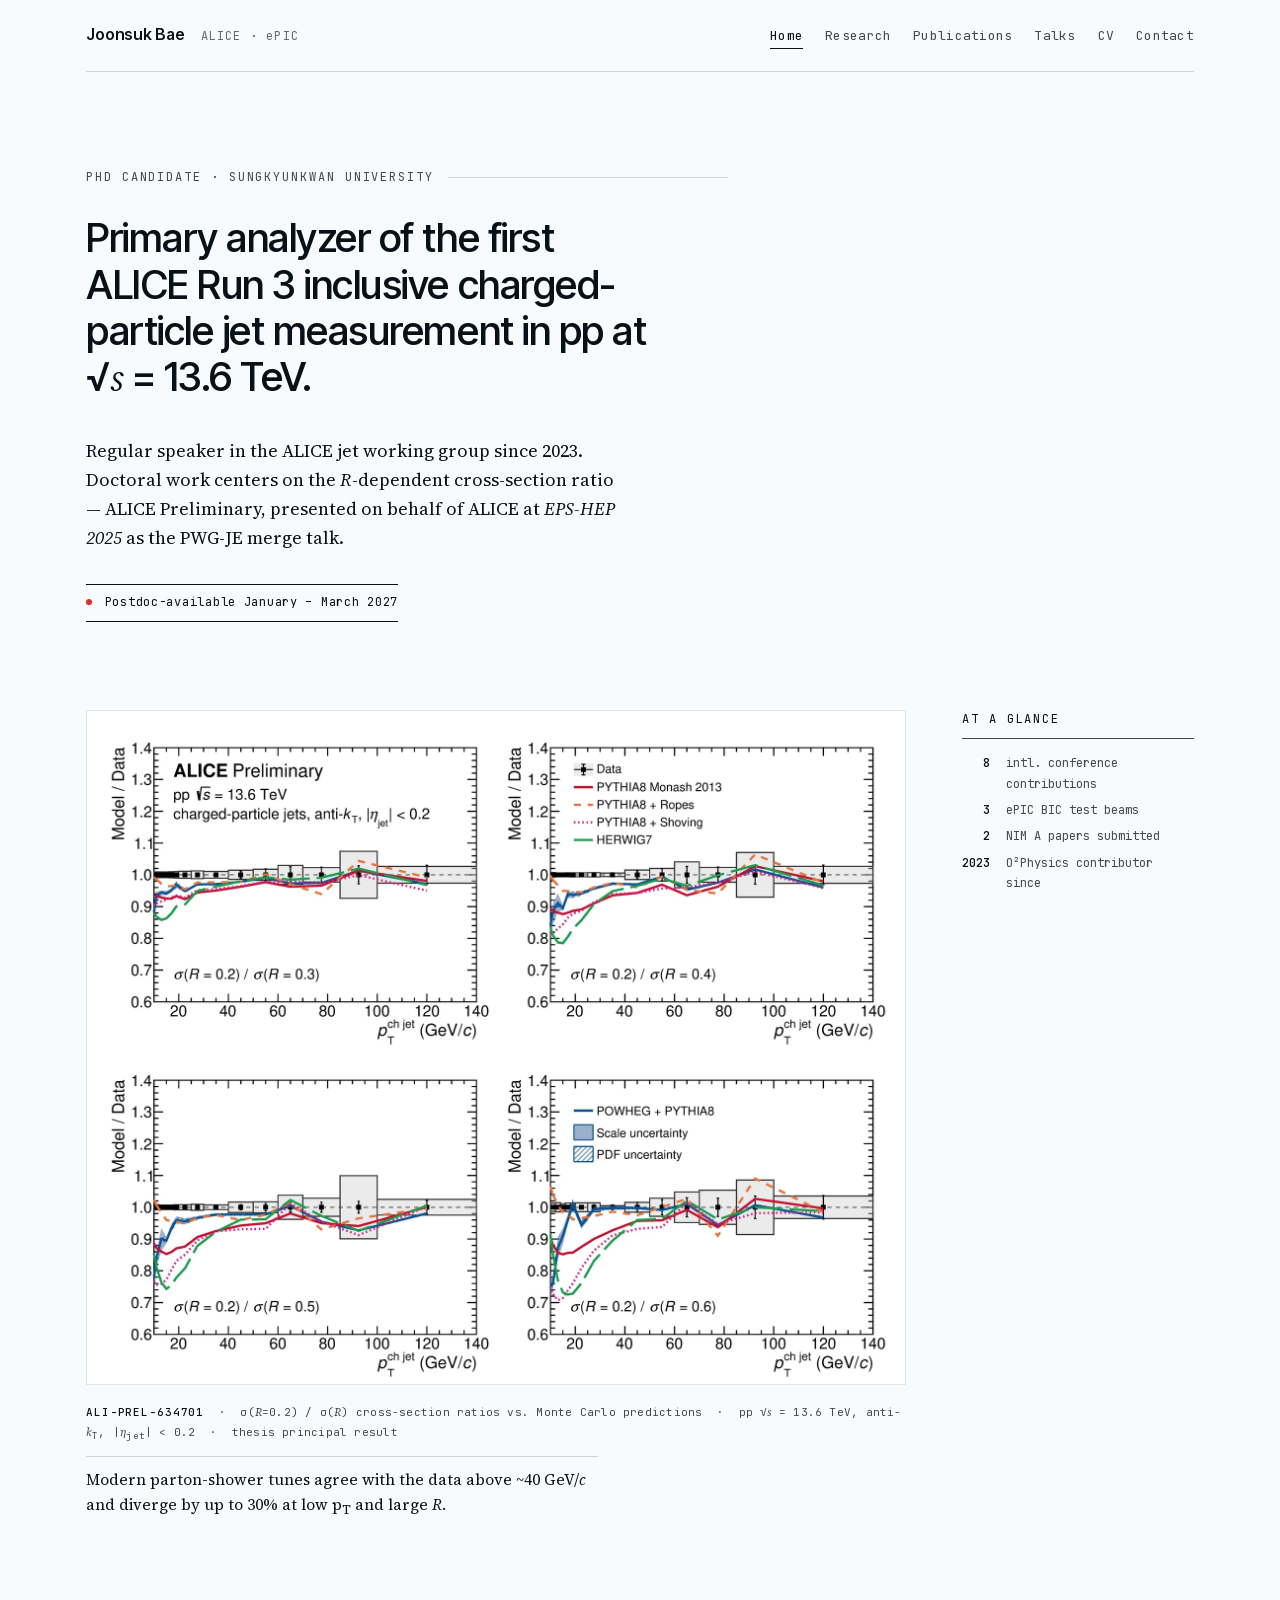
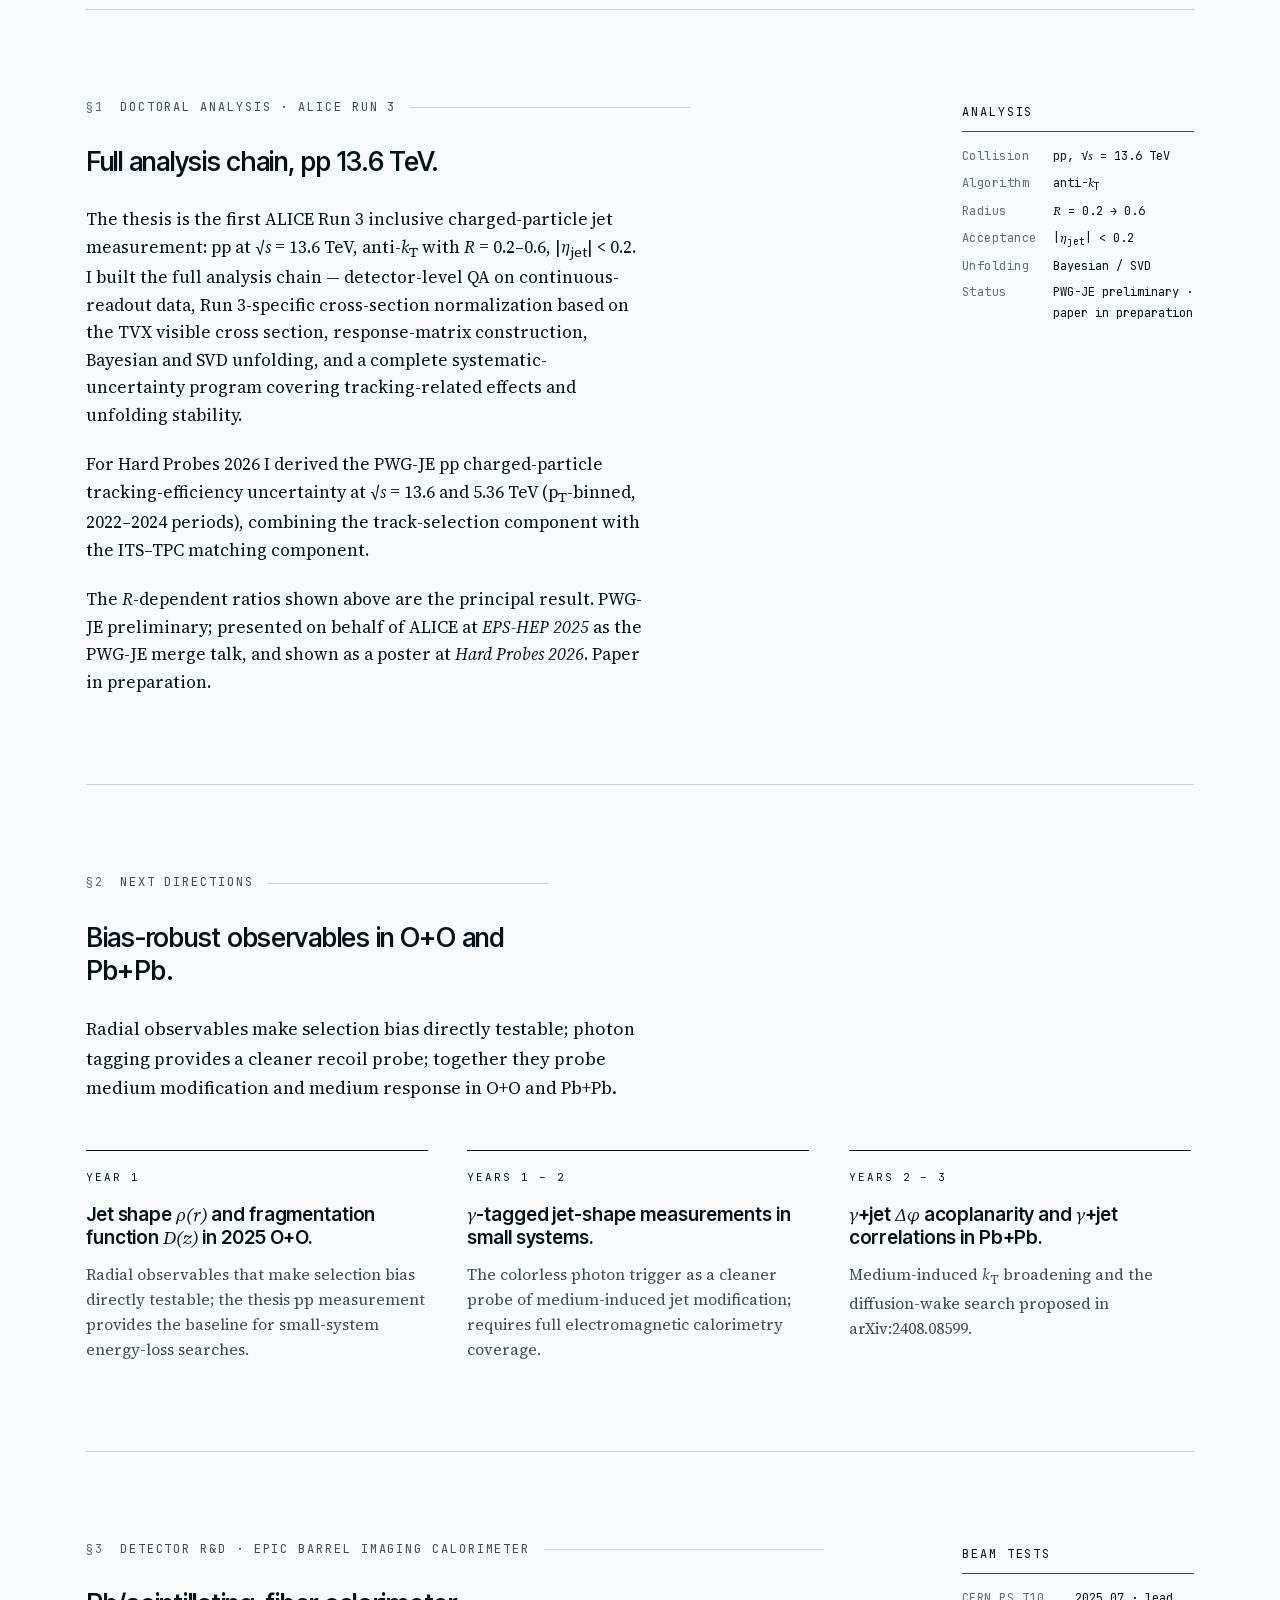
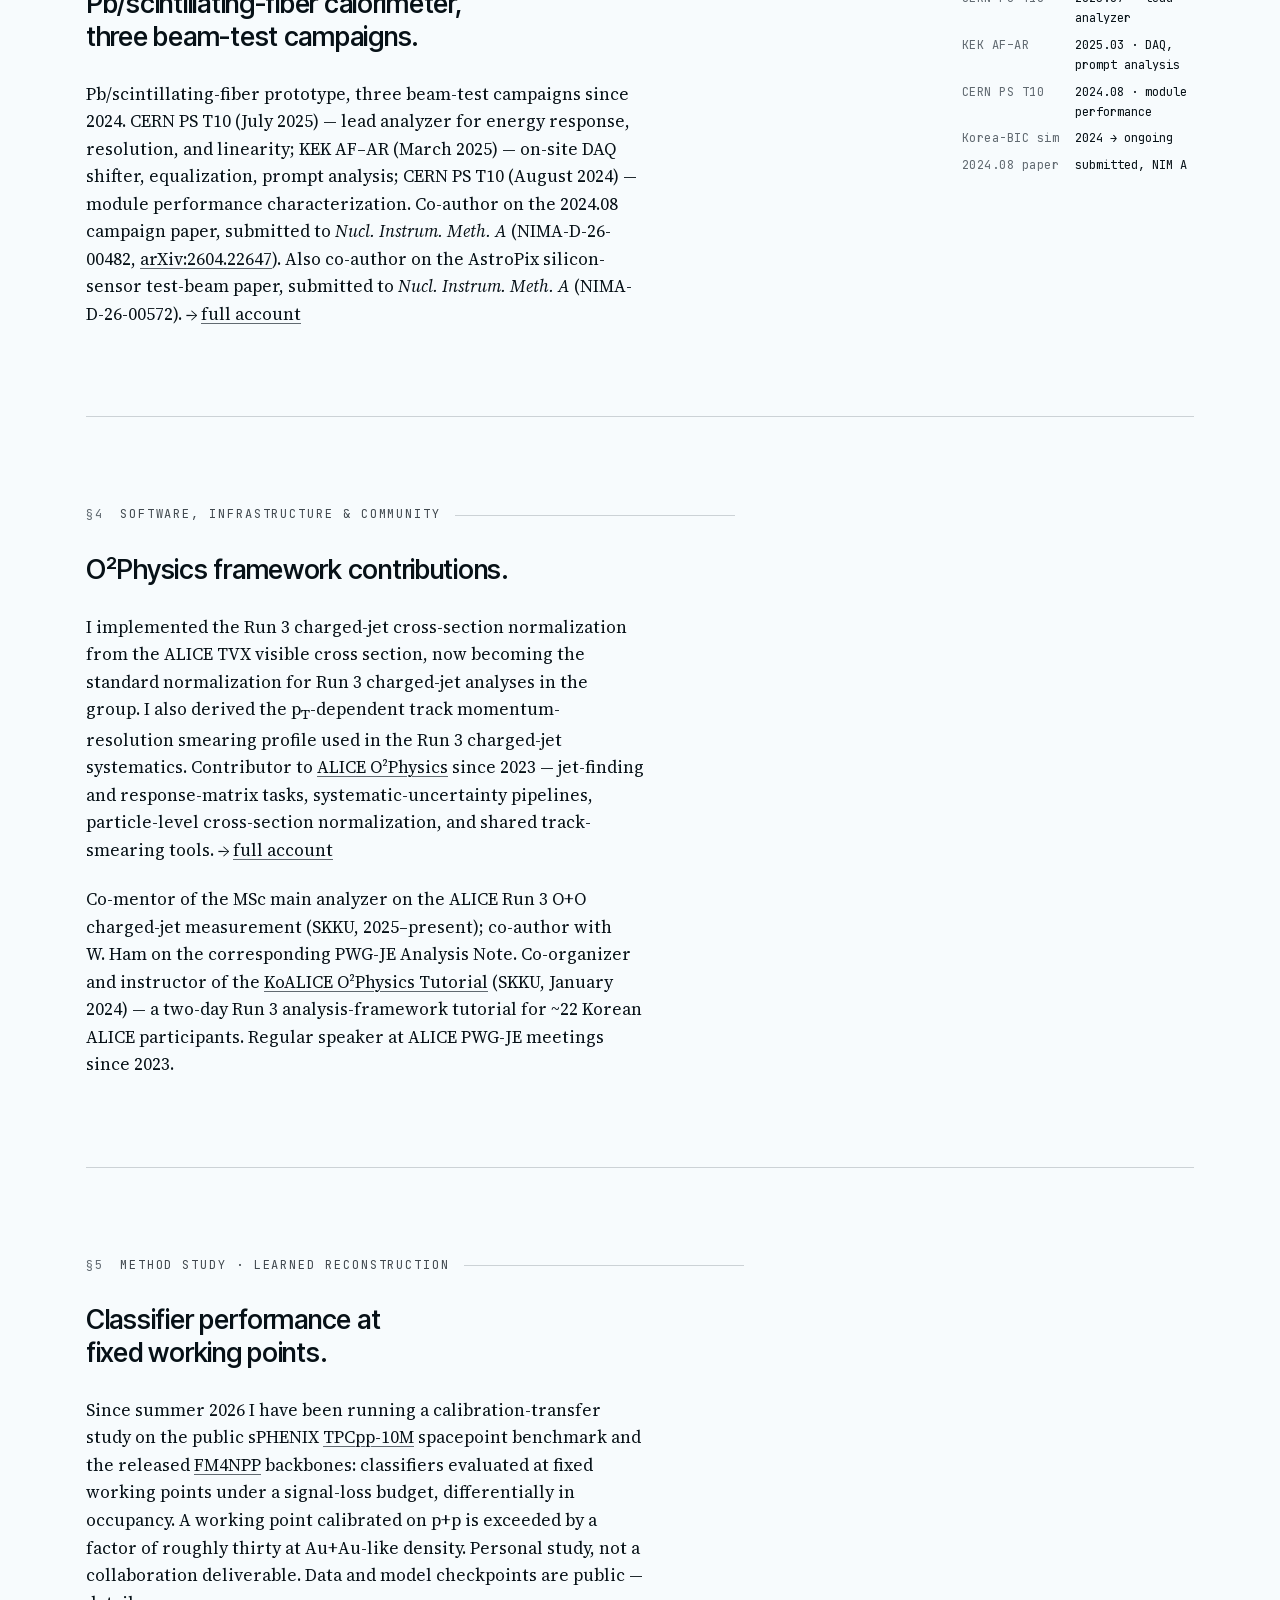
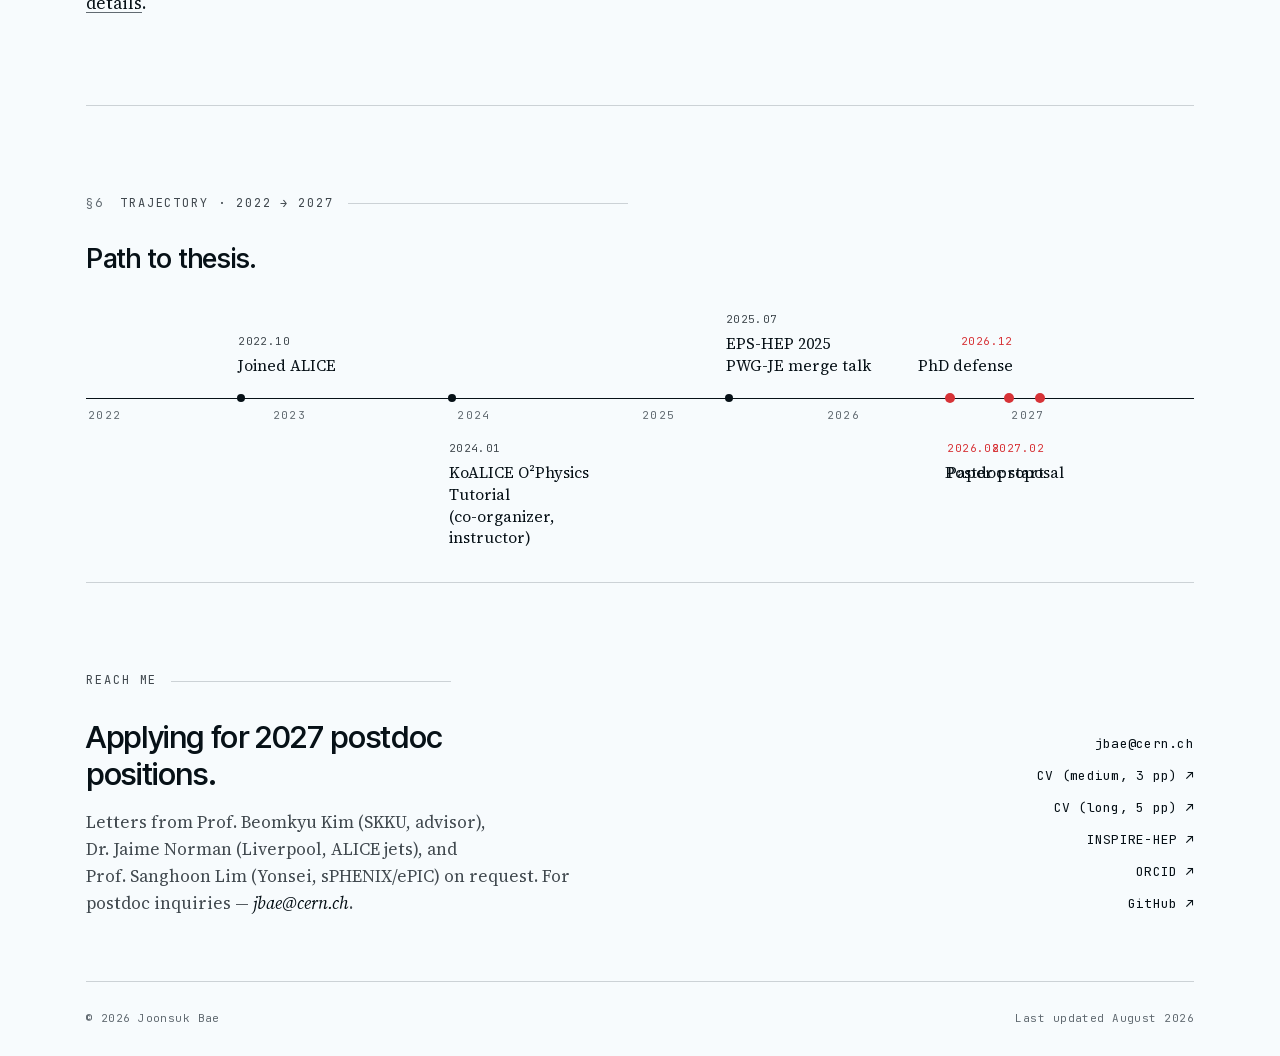
==== commit 5dd2f779: "Normalization: becoming the standard (paper-stage tuning may follow)" ====
--- a/index.html
+++ b/index.html
@@ -234,7 +234,7 @@
       </div>
       <div class="section__body">
         <p>I implemented the Run 3 charged-jet cross-section normalization from the
-        ALICE TVX visible cross section, now the standard normalization for Run 3
+        ALICE TVX visible cross section, now becoming the standard normalization for Run 3
         charged-jet analyses in the group. I also derived the
         p<sub>T</sub>-dependent track momentum-resolution smearing profile used in
         the Run 3 charged-jet systematics. Contributor to
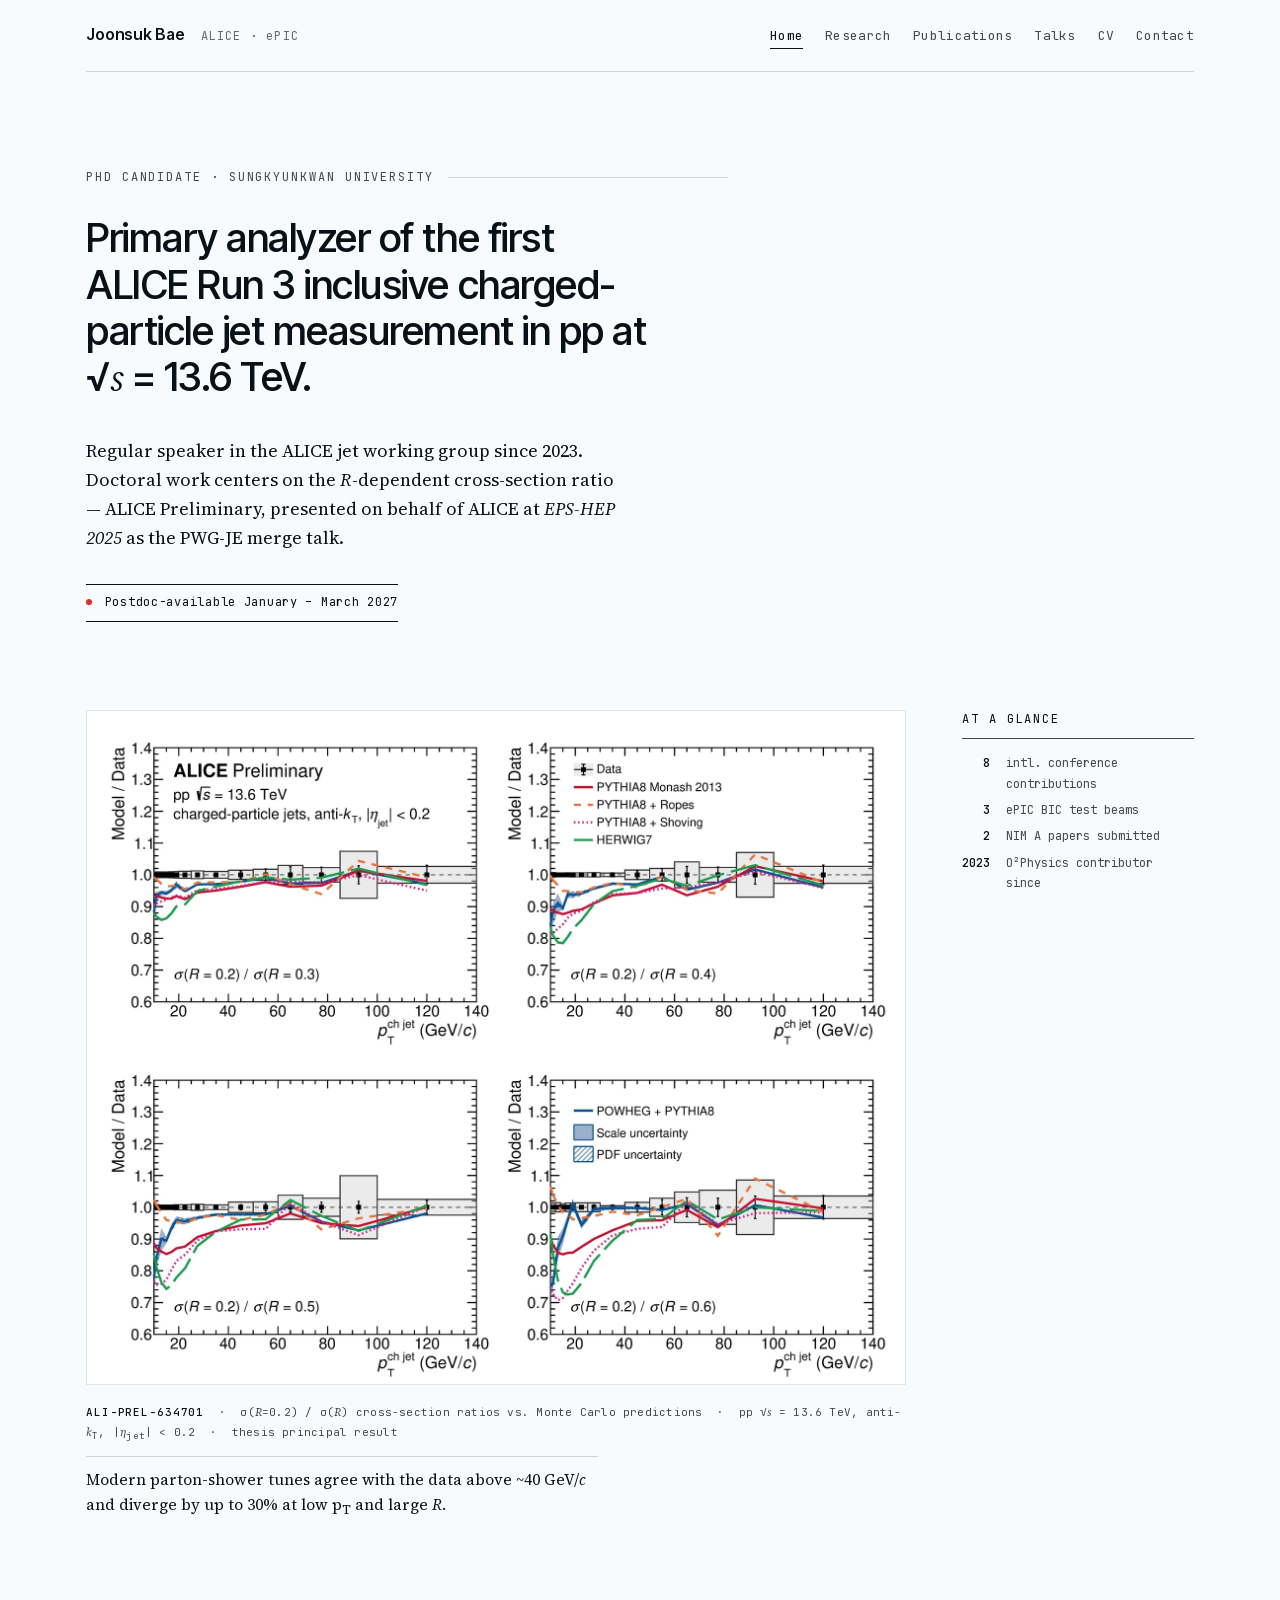
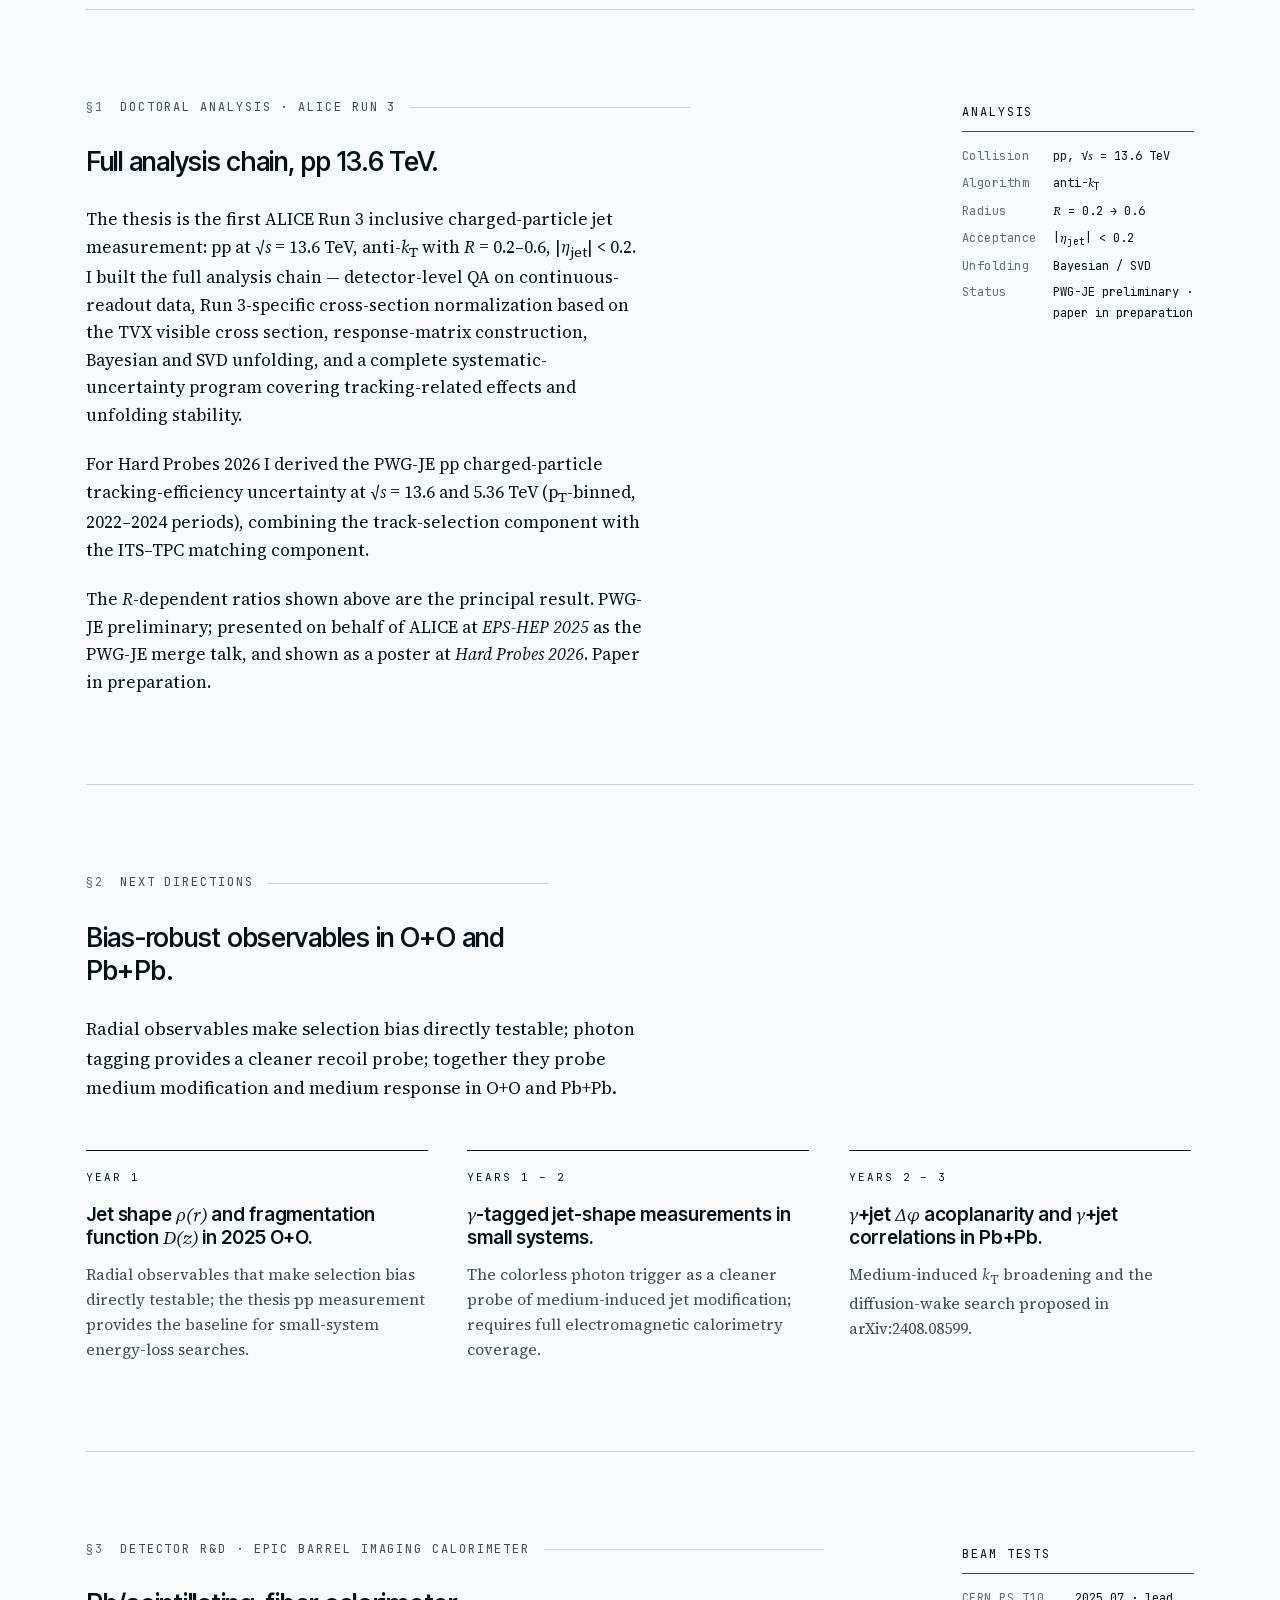
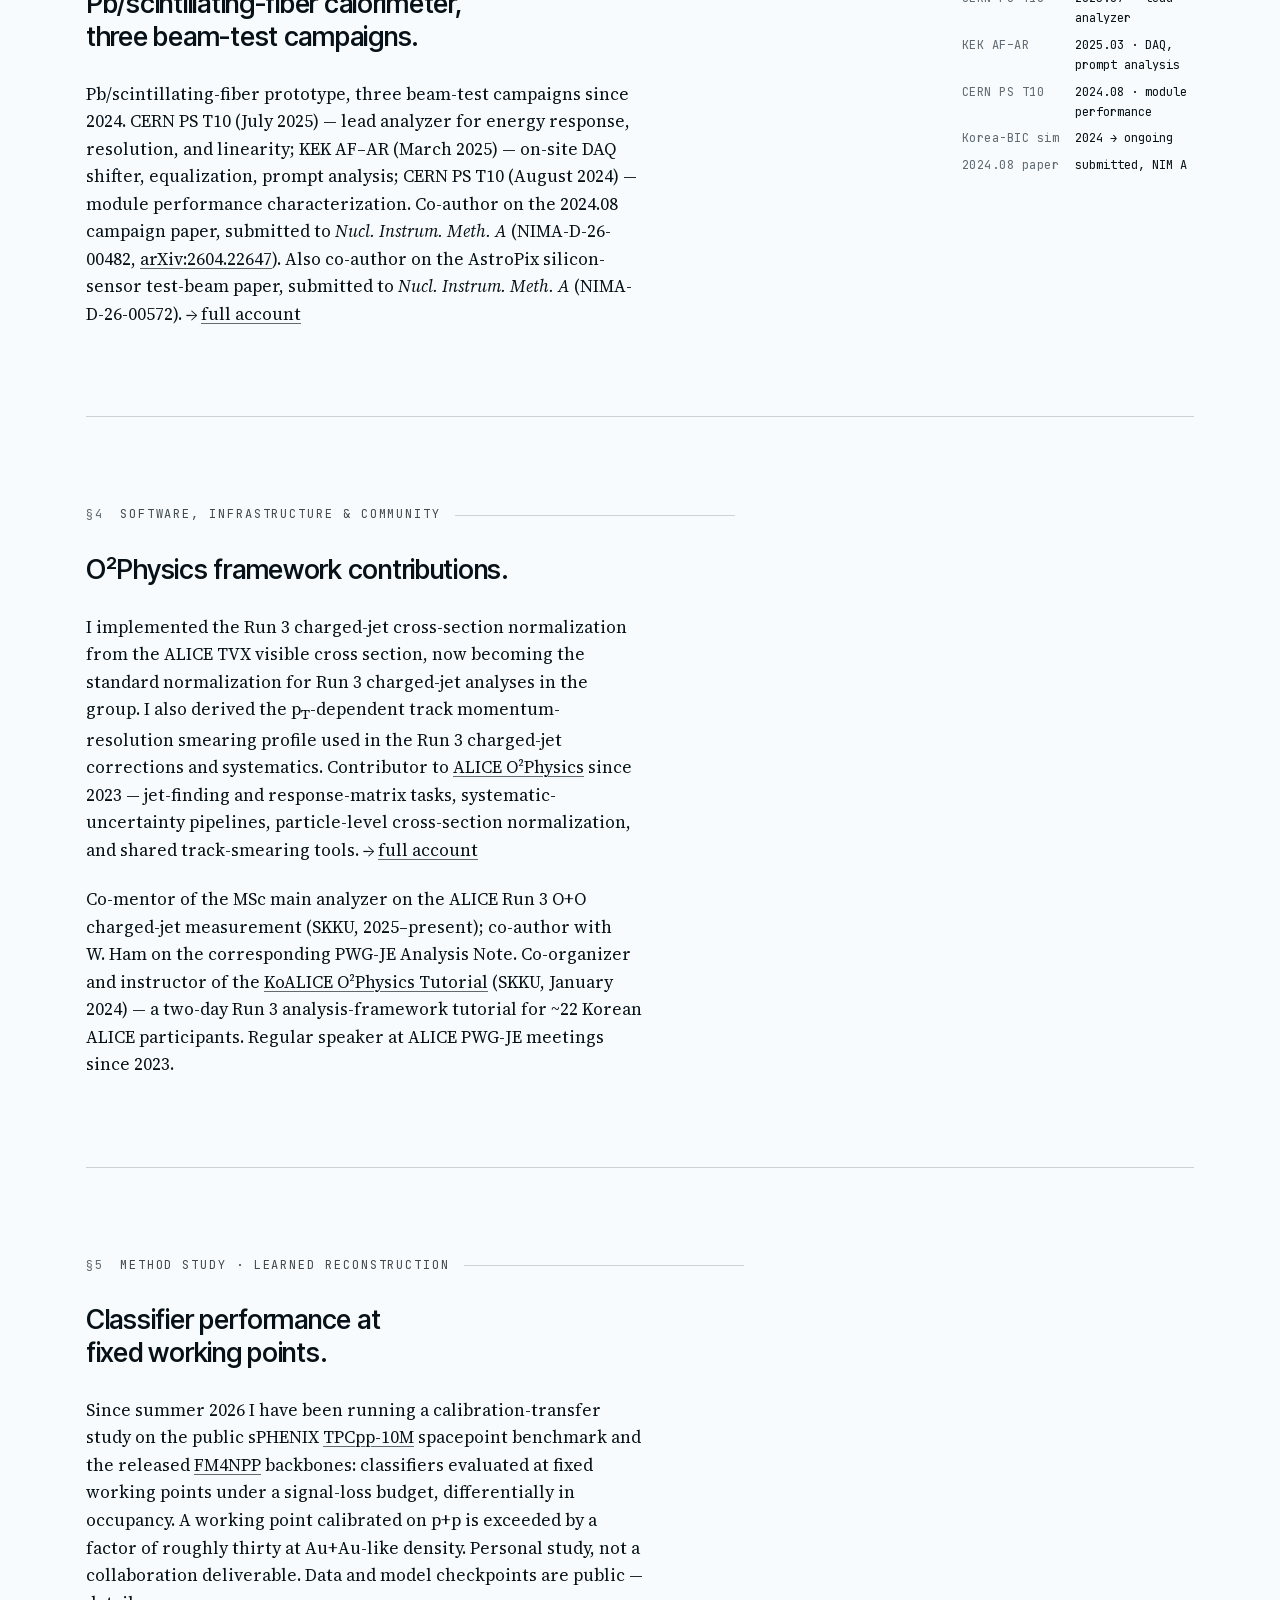
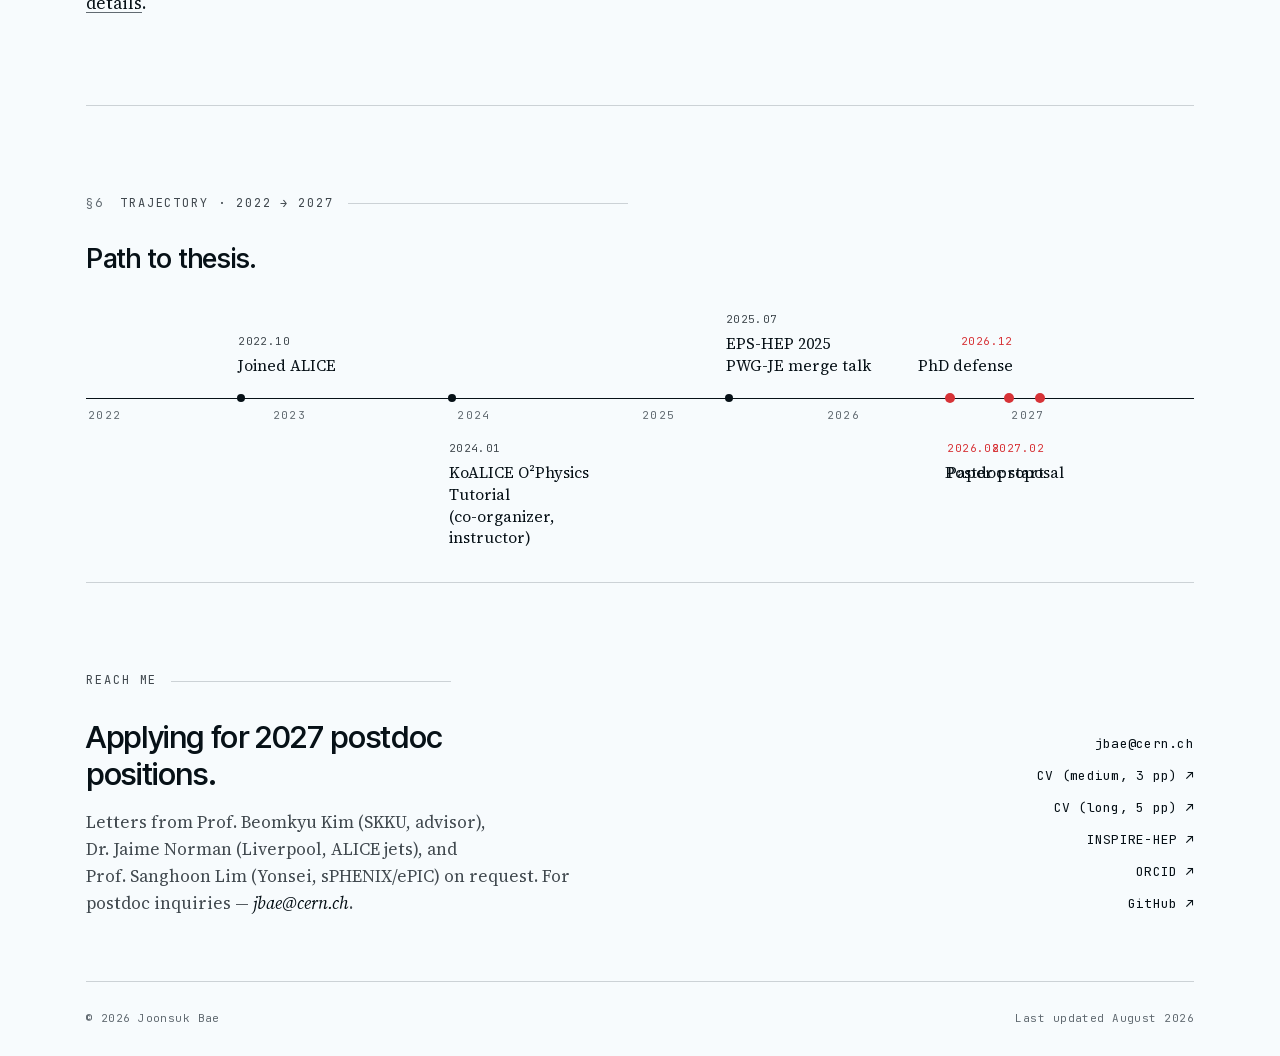
==== commit a4786567: "Smearing profile: corrections and systematics" ====
--- a/index.html
+++ b/index.html
@@ -237,7 +237,7 @@
         ALICE TVX visible cross section, now becoming the standard normalization for Run 3
         charged-jet analyses in the group. I also derived the
         p<sub>T</sub>-dependent track momentum-resolution smearing profile used in
-        the Run 3 charged-jet systematics. Contributor to
+        the Run 3 charged-jet corrections and systematics. Contributor to
         <a href="https://github.com/AliceO2Group/O2Physics">ALICE O²Physics</a>
         since 2023 — jet-finding and response-matrix tasks, systematic-uncertainty
         pipelines, particle-level cross-section normalization, and shared
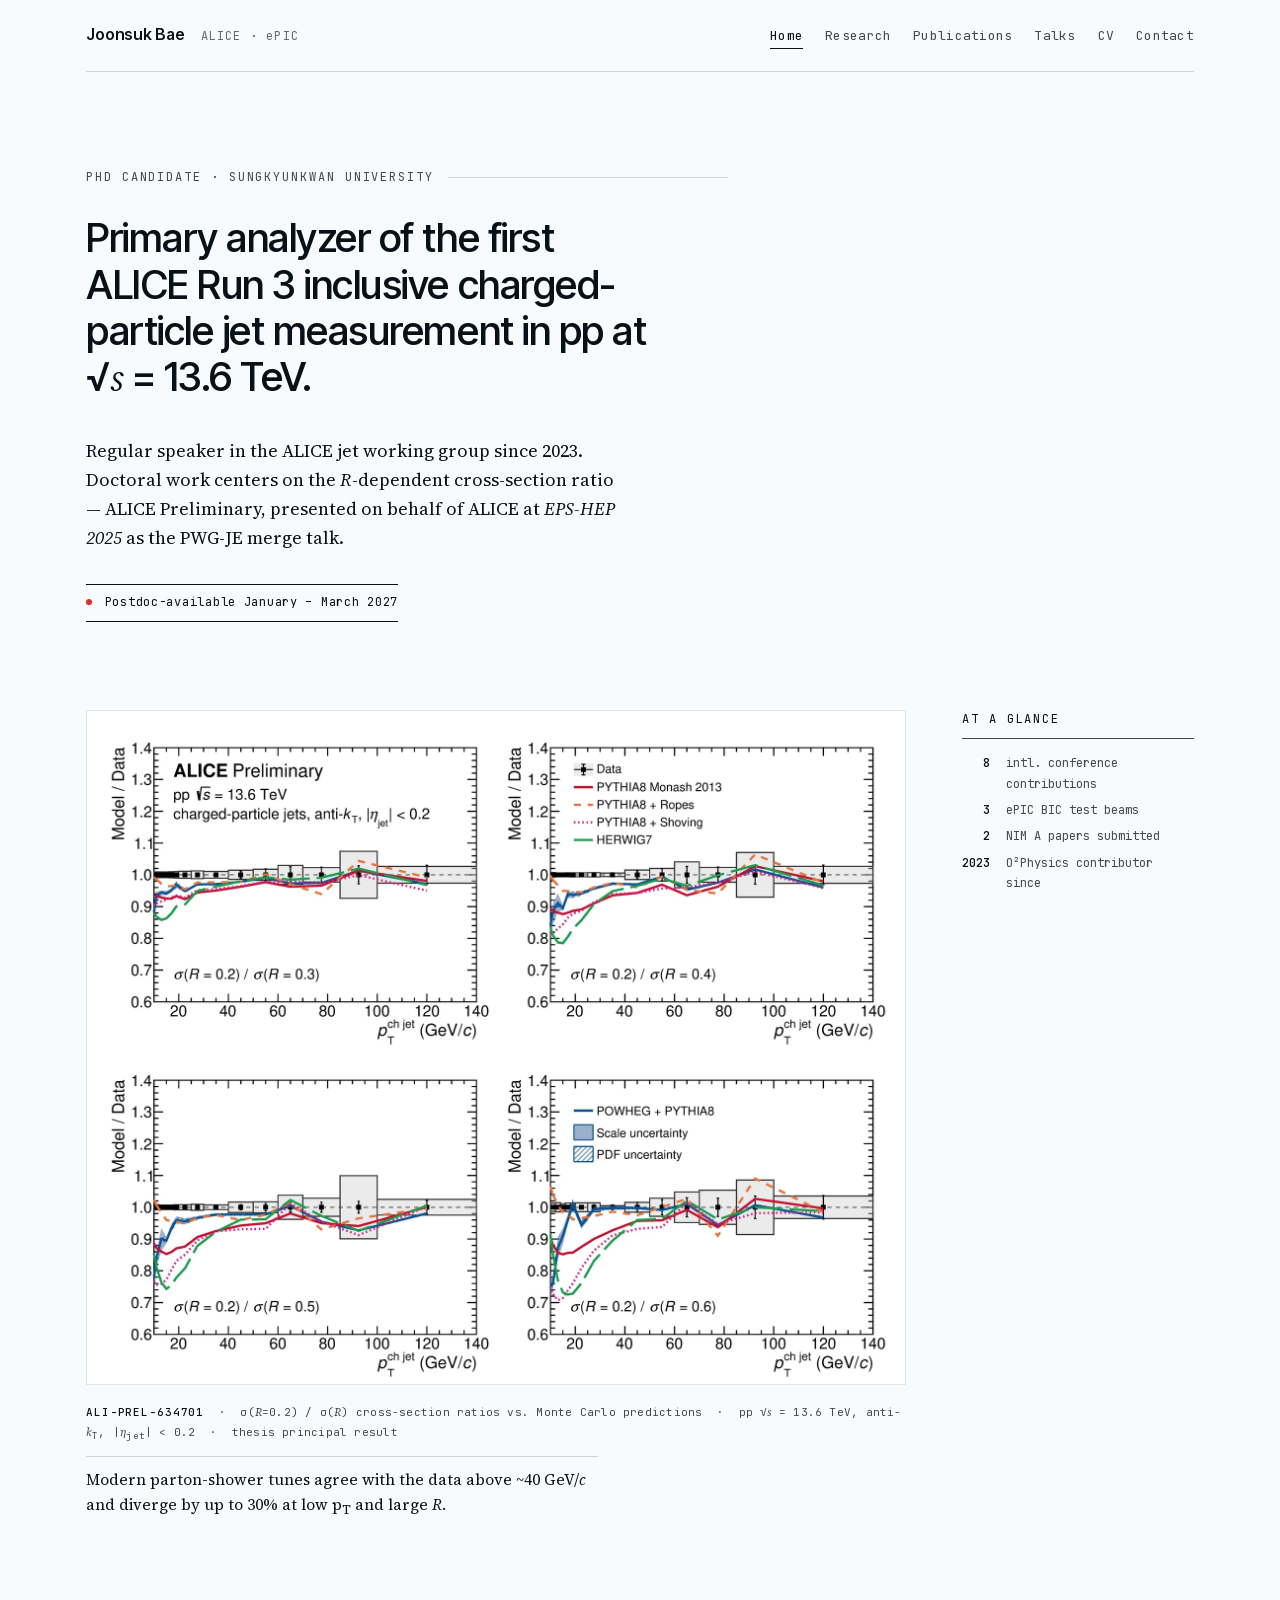
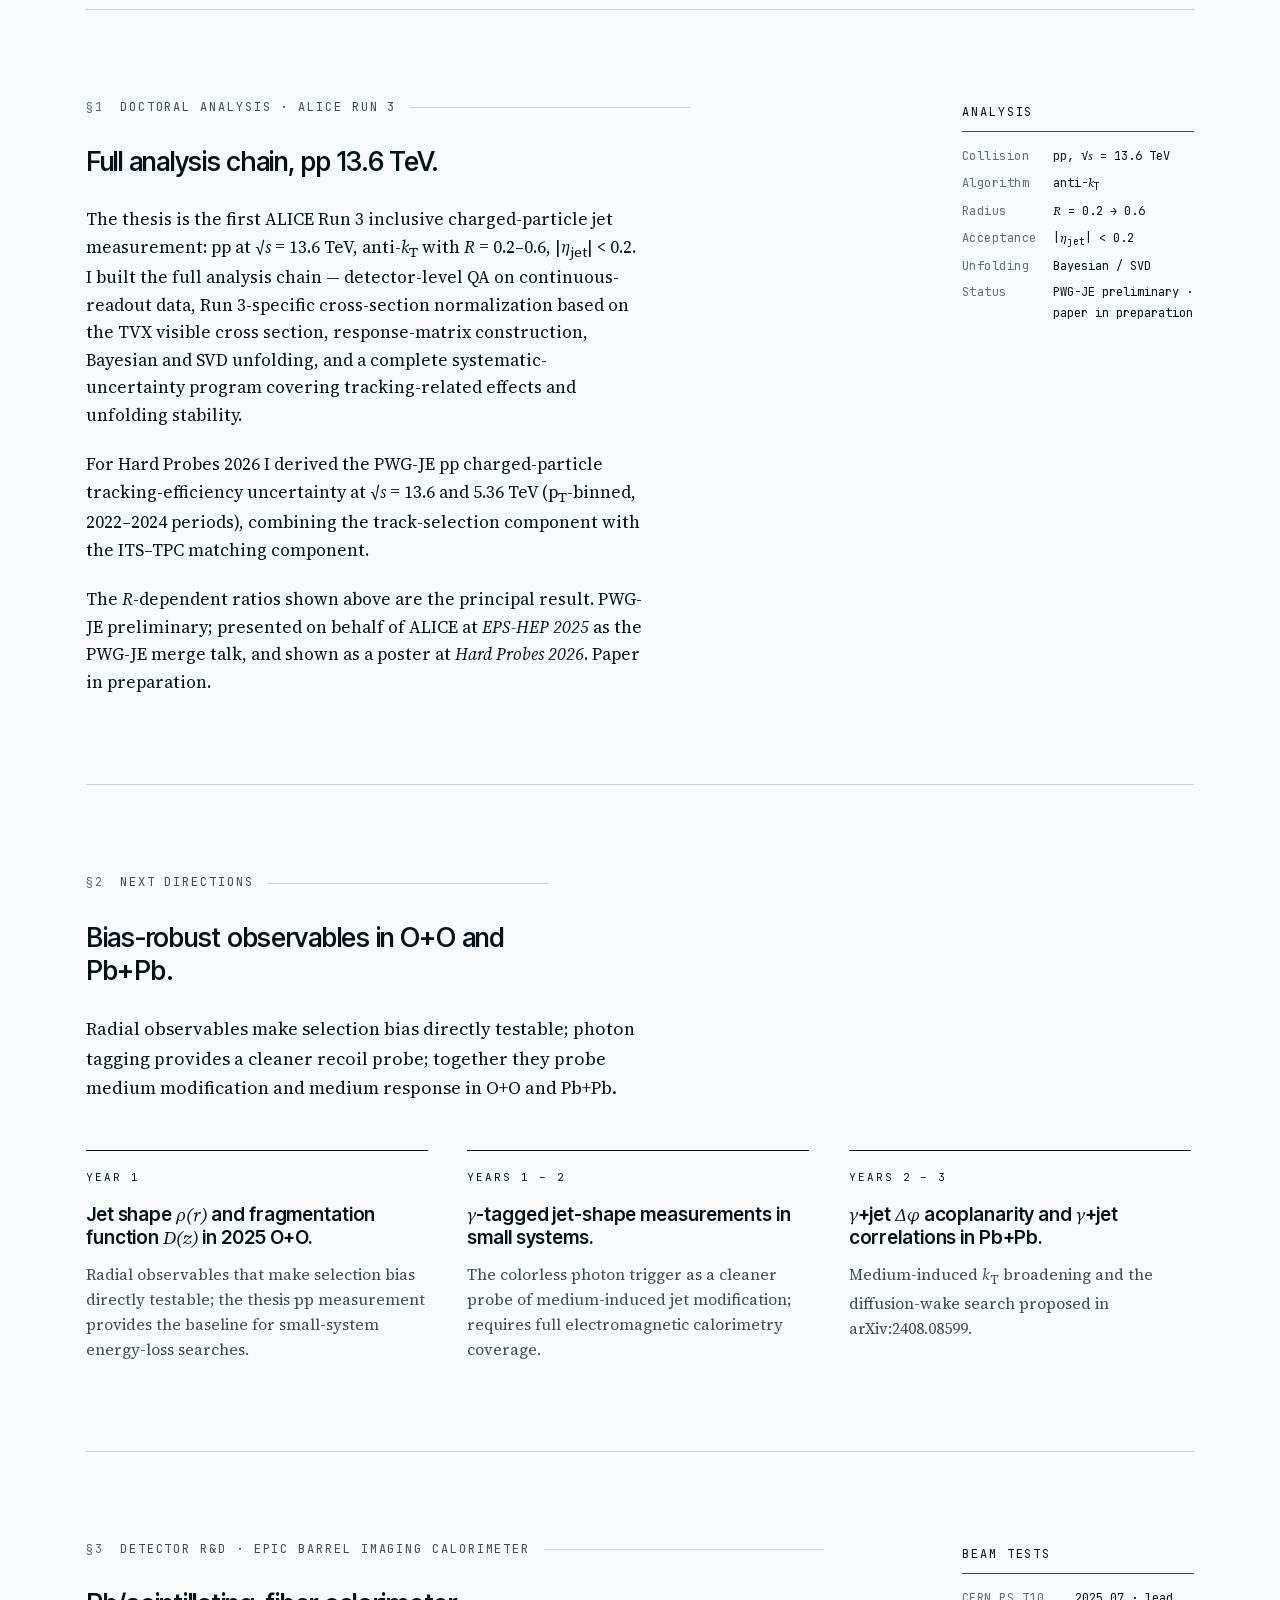
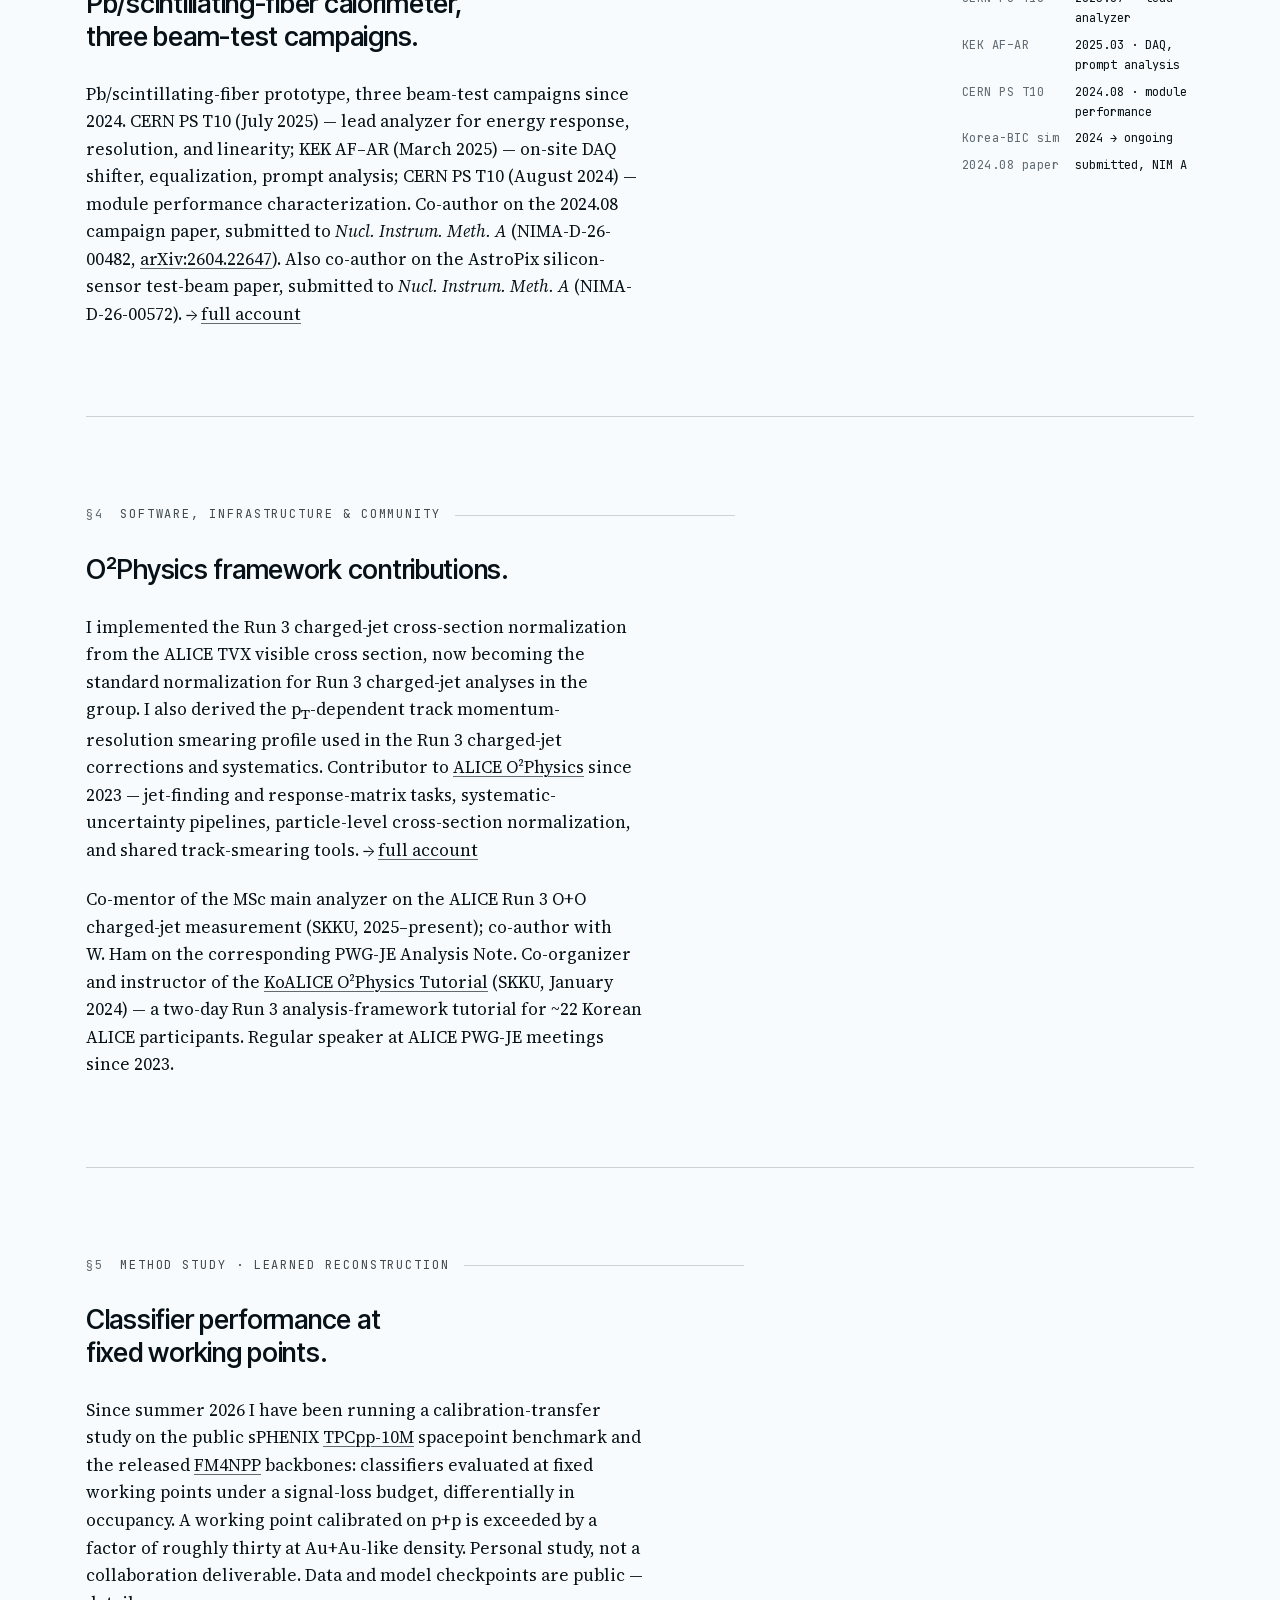
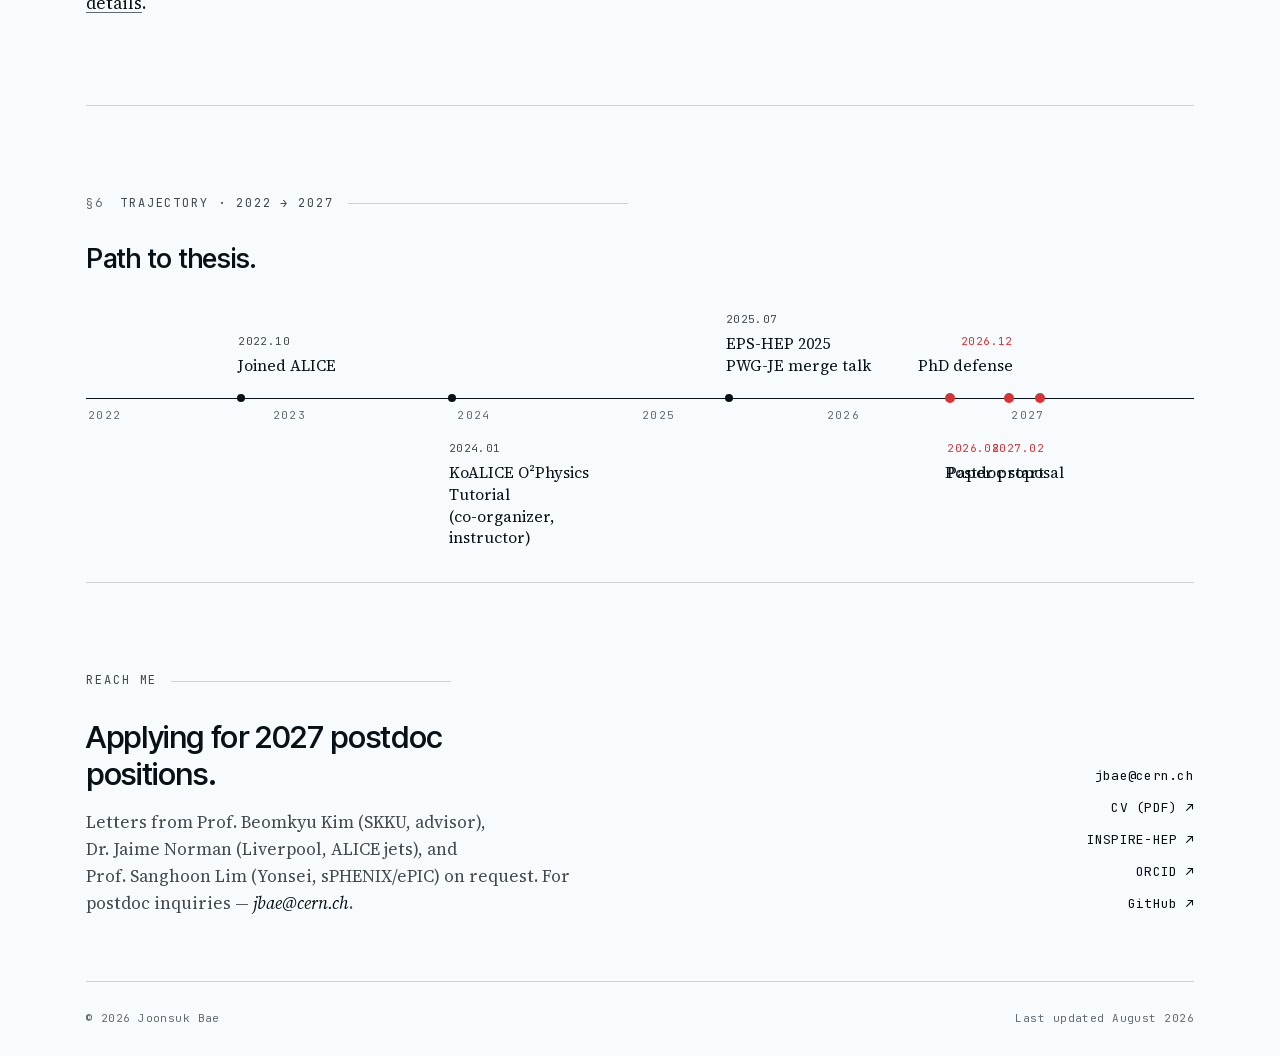
==== commit 0ec462ca: "Single CV: retire medium/long split, one 4-page document - one download: cv/joonsuk-bae-cv.pdf (fina" ====
--- a/index.html
+++ b/index.html
@@ -343,8 +343,7 @@
       </div>
       <div class="contact__cta">
         <a href="mailto:jbae@cern.ch">jbae@cern.ch</a>
-        <a href="/cv/joonsuk-bae-cv.pdf">CV (medium, 3 pp) ↗</a>
-        <a href="/cv/joonsuk-bae-cv-long.pdf">CV (long, 5 pp) ↗</a>
+        <a href="/cv/joonsuk-bae-cv.pdf">CV (PDF) ↗</a>
         <a href="https://inspirehep.net/authors/2117232">INSPIRE-HEP ↗</a>
         <a href="https://orcid.org/0009-0008-4806-8019">ORCID ↗</a>
         <a href="https://github.com/joonsukbae">GitHub ↗</a>
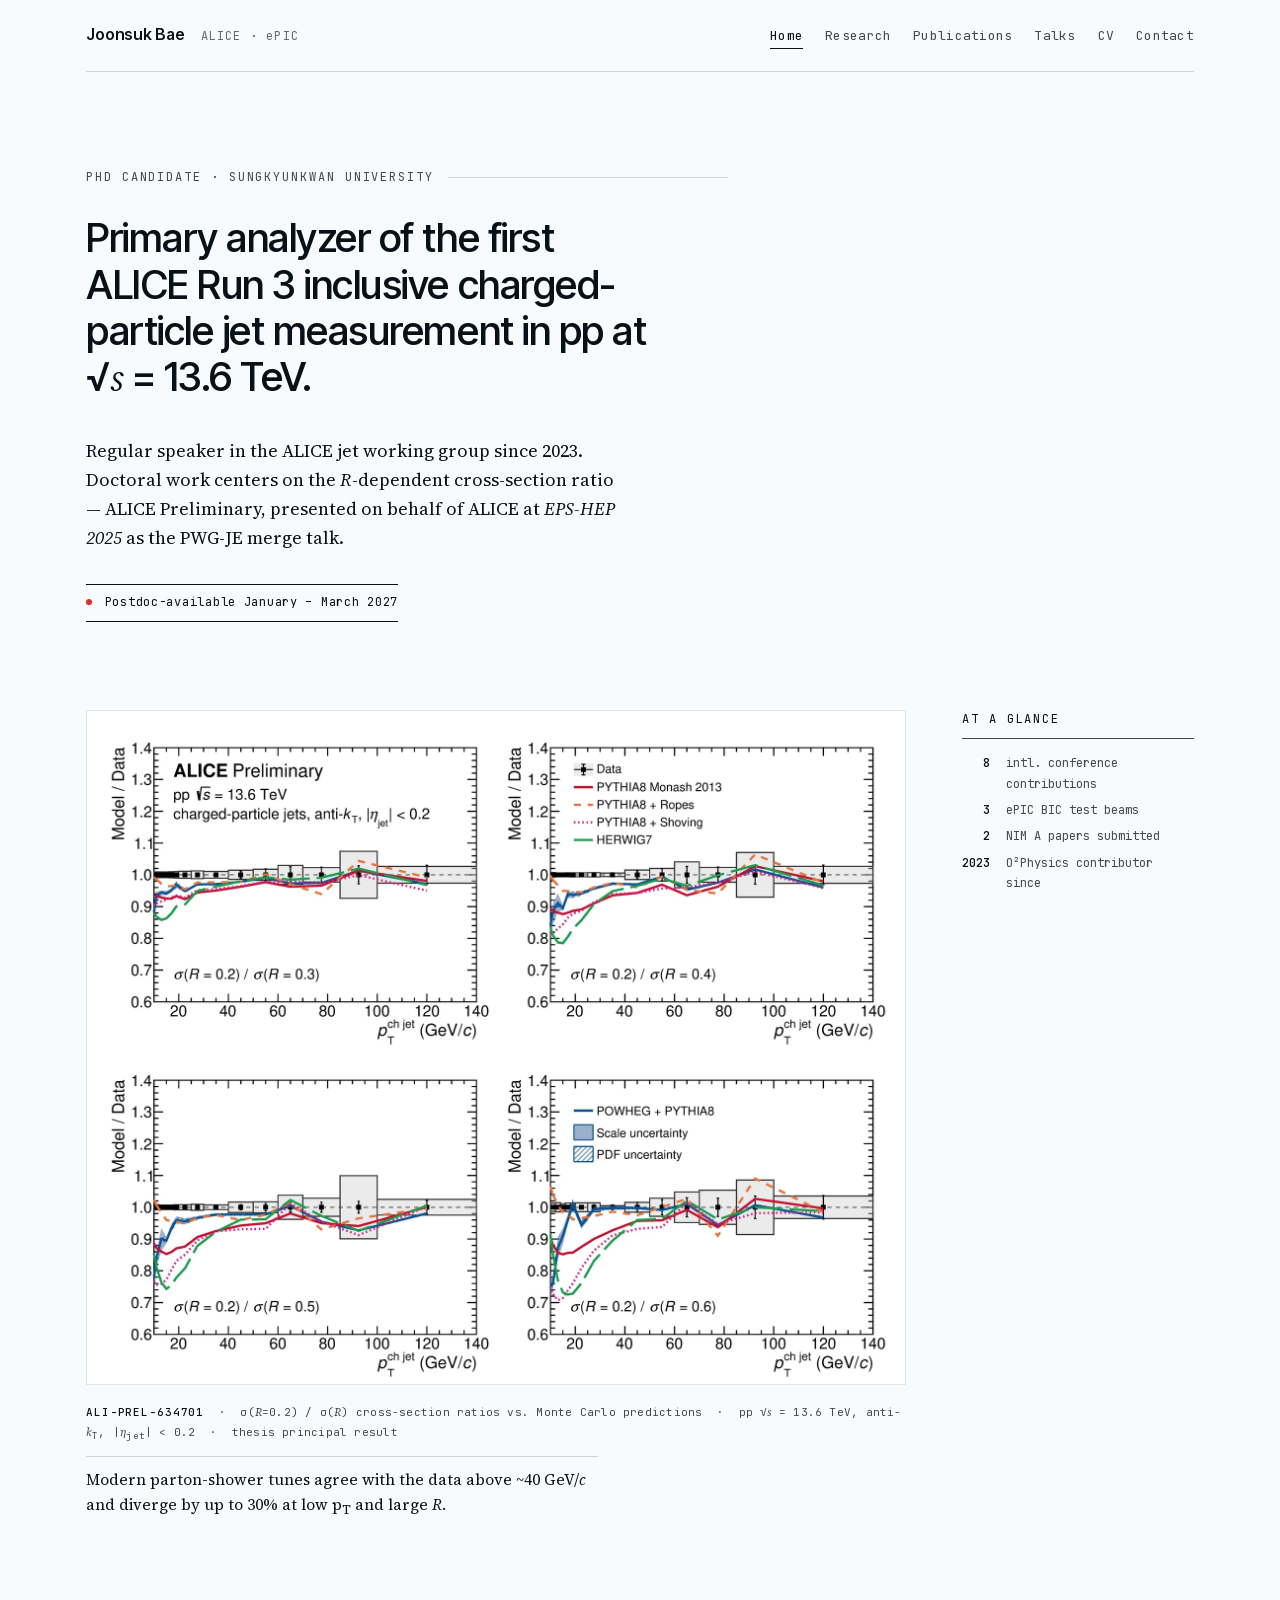
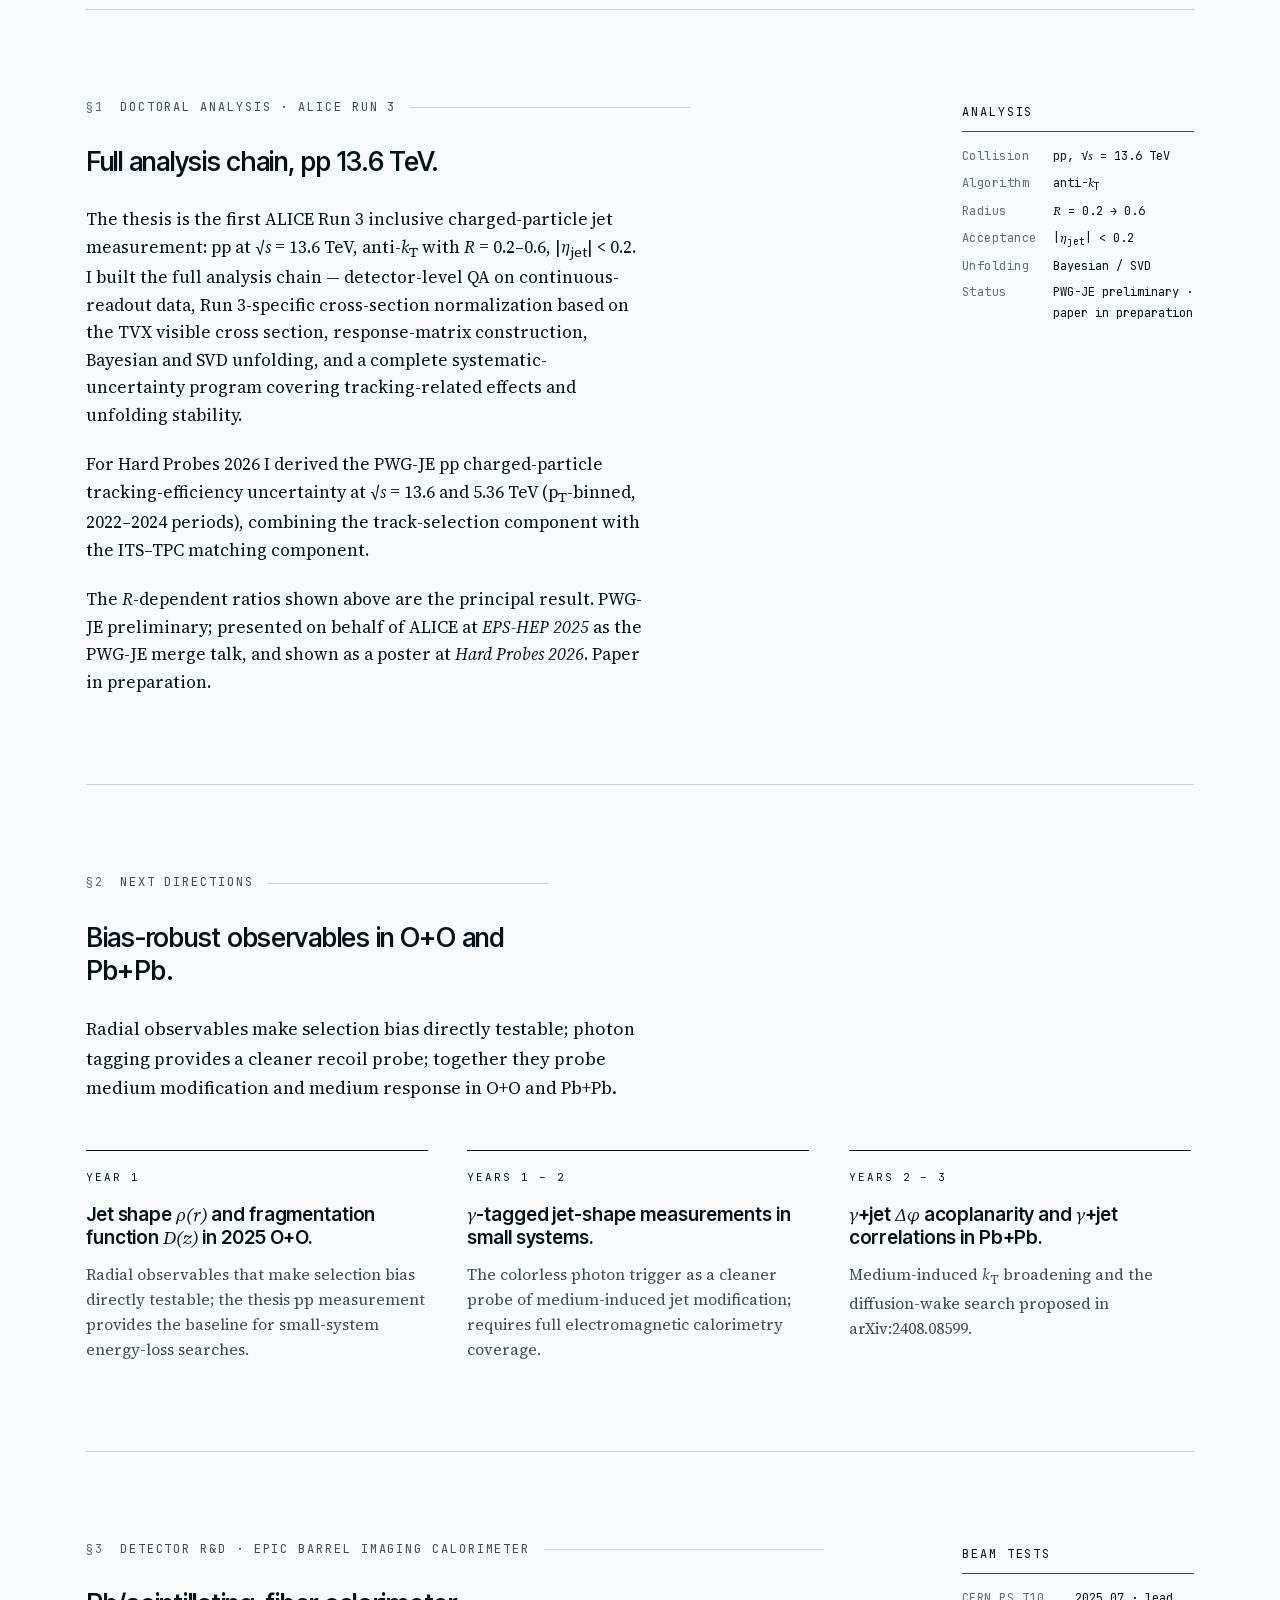
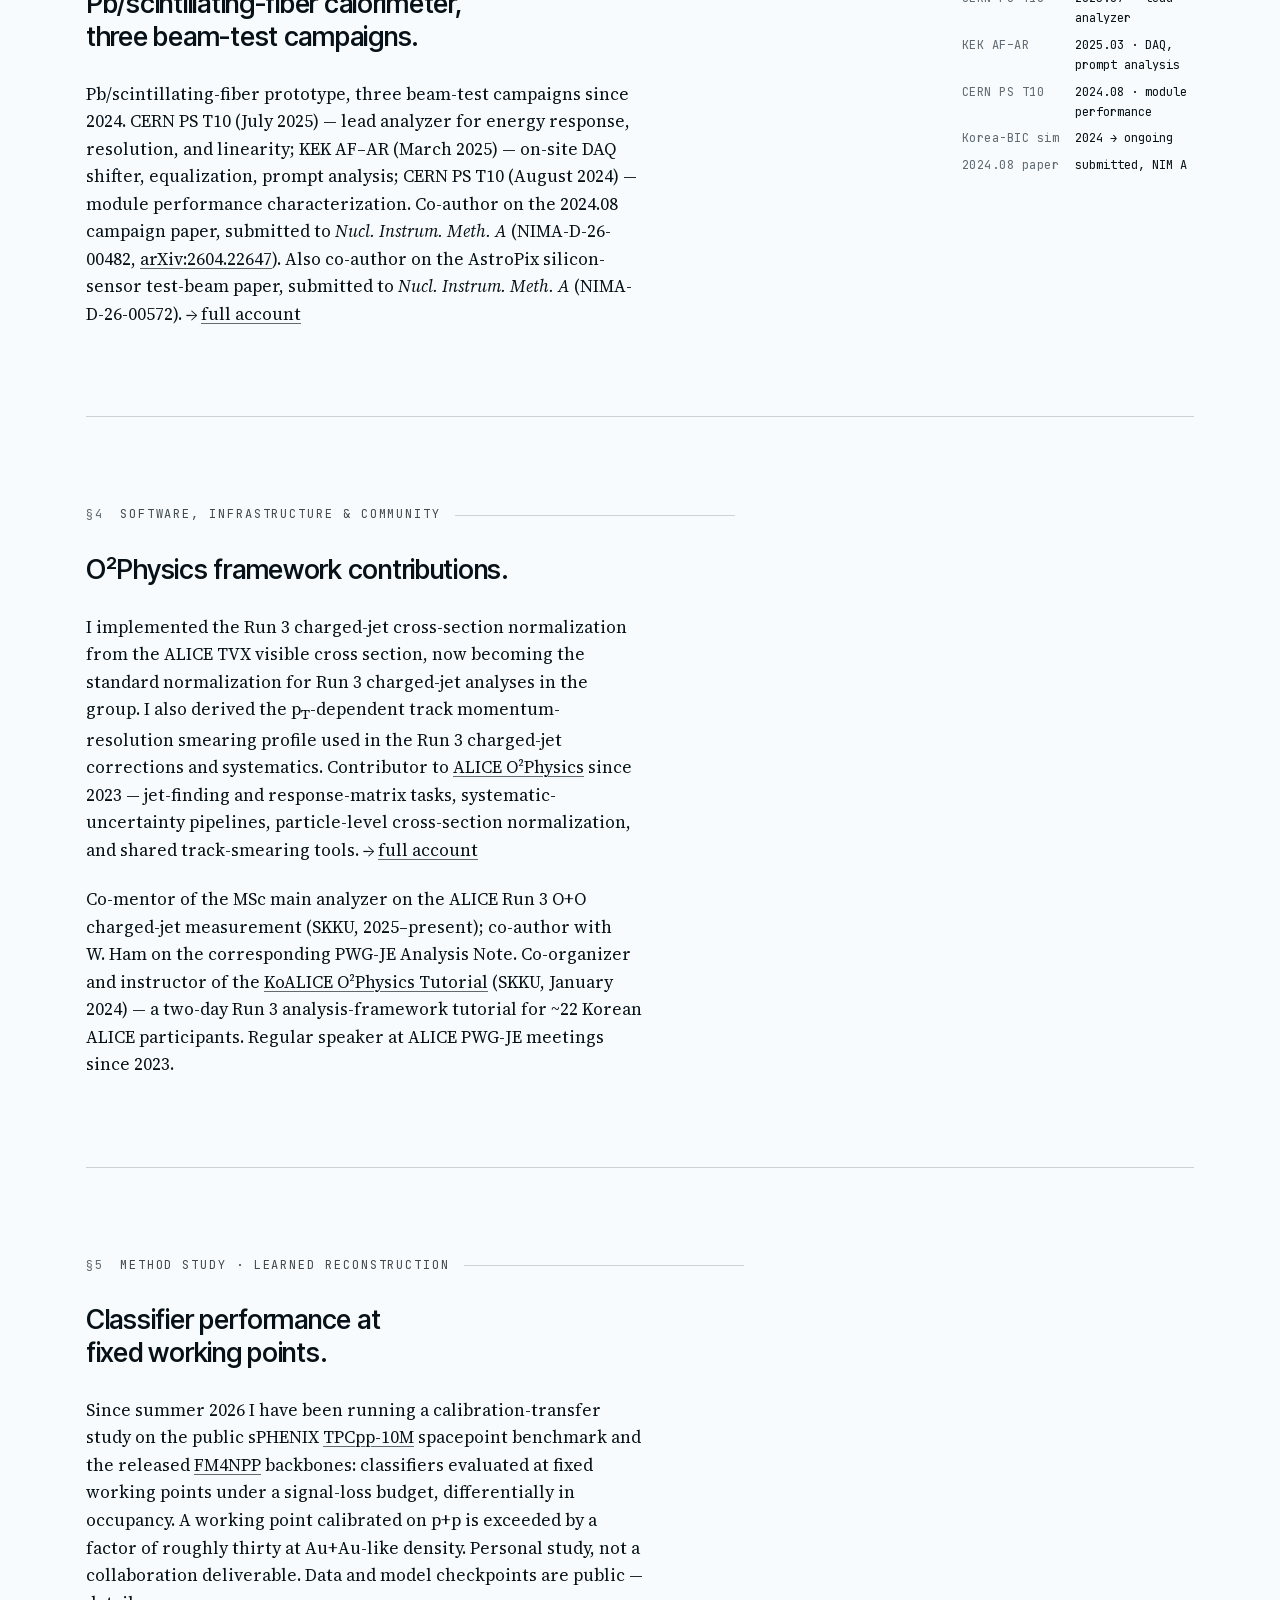
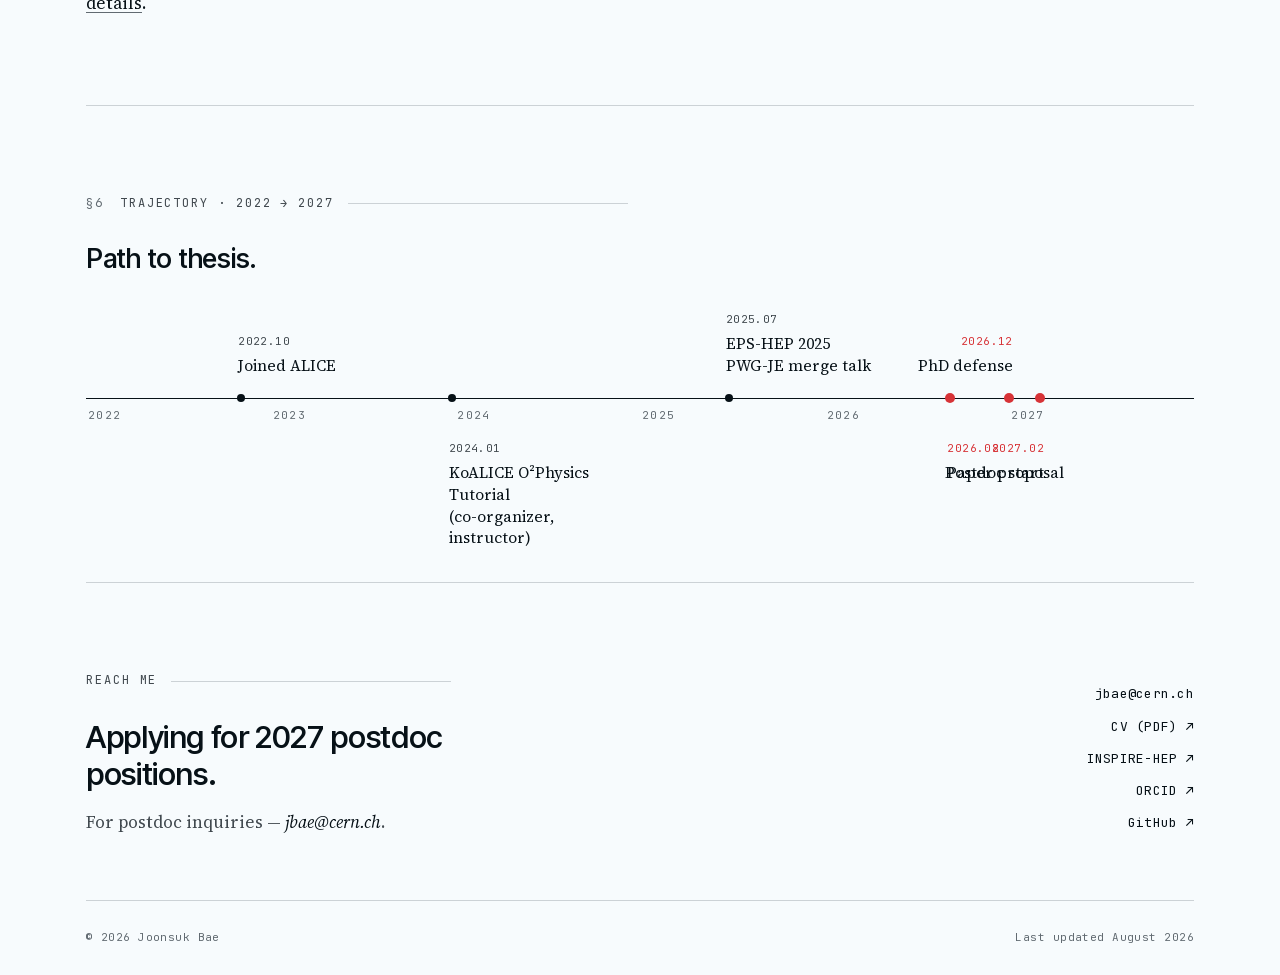
==== commit ec042aff: "Remove referee names from contact section and CV PDF (references not yet requested); CV synced to 09" ====
--- a/index.html
+++ b/index.html
@@ -335,9 +335,6 @@
         <div class="eyebrow">Reach me</div>
         <h2 class="contact__h2">Applying for 2027 postdoc positions.</h2>
         <p class="contact__sub">
-          Letters from Prof.&nbsp;Beomkyu&nbsp;Kim (SKKU, advisor),
-          Dr.&nbsp;Jaime&nbsp;Norman (Liverpool, ALICE jets), and
-          Prof.&nbsp;Sanghoon&nbsp;Lim (Yonsei, sPHENIX/ePIC) on request.
           For postdoc inquiries — <em>jbae@cern.ch</em>.
         </p>
       </div>
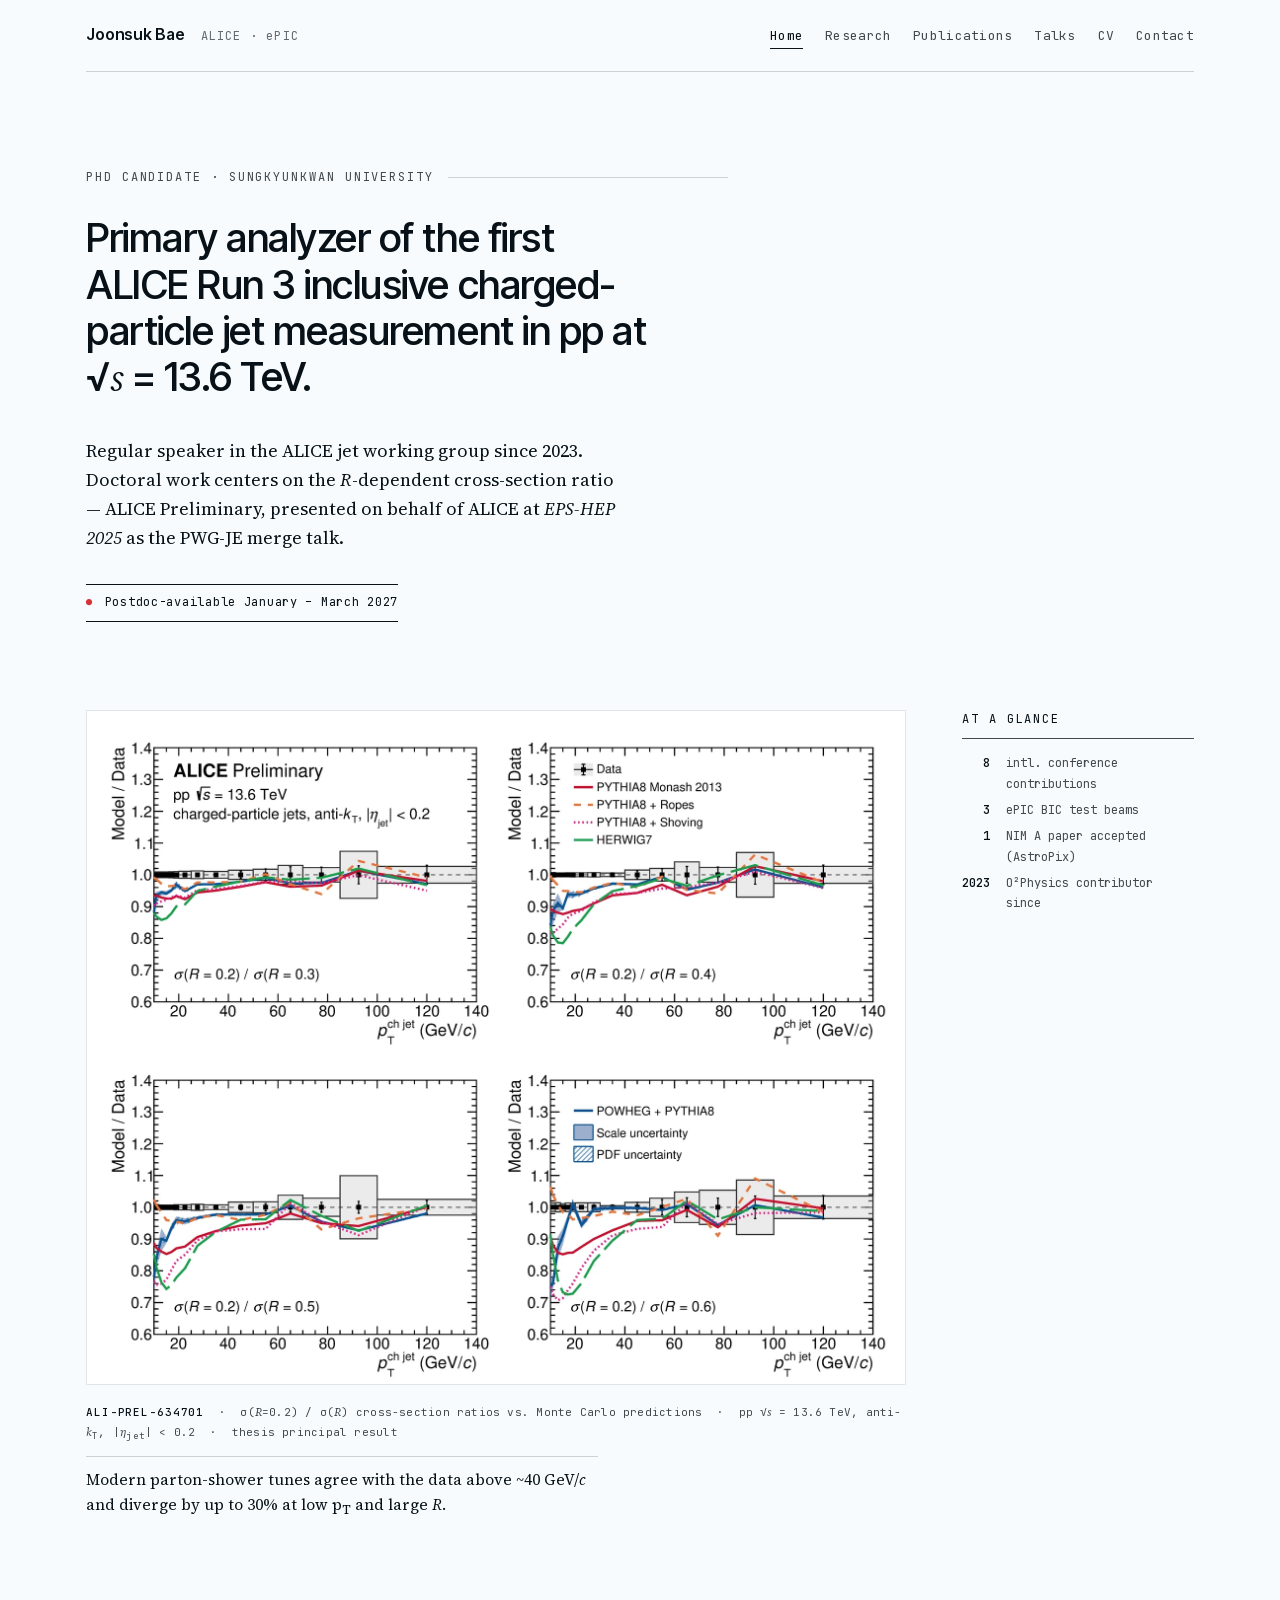
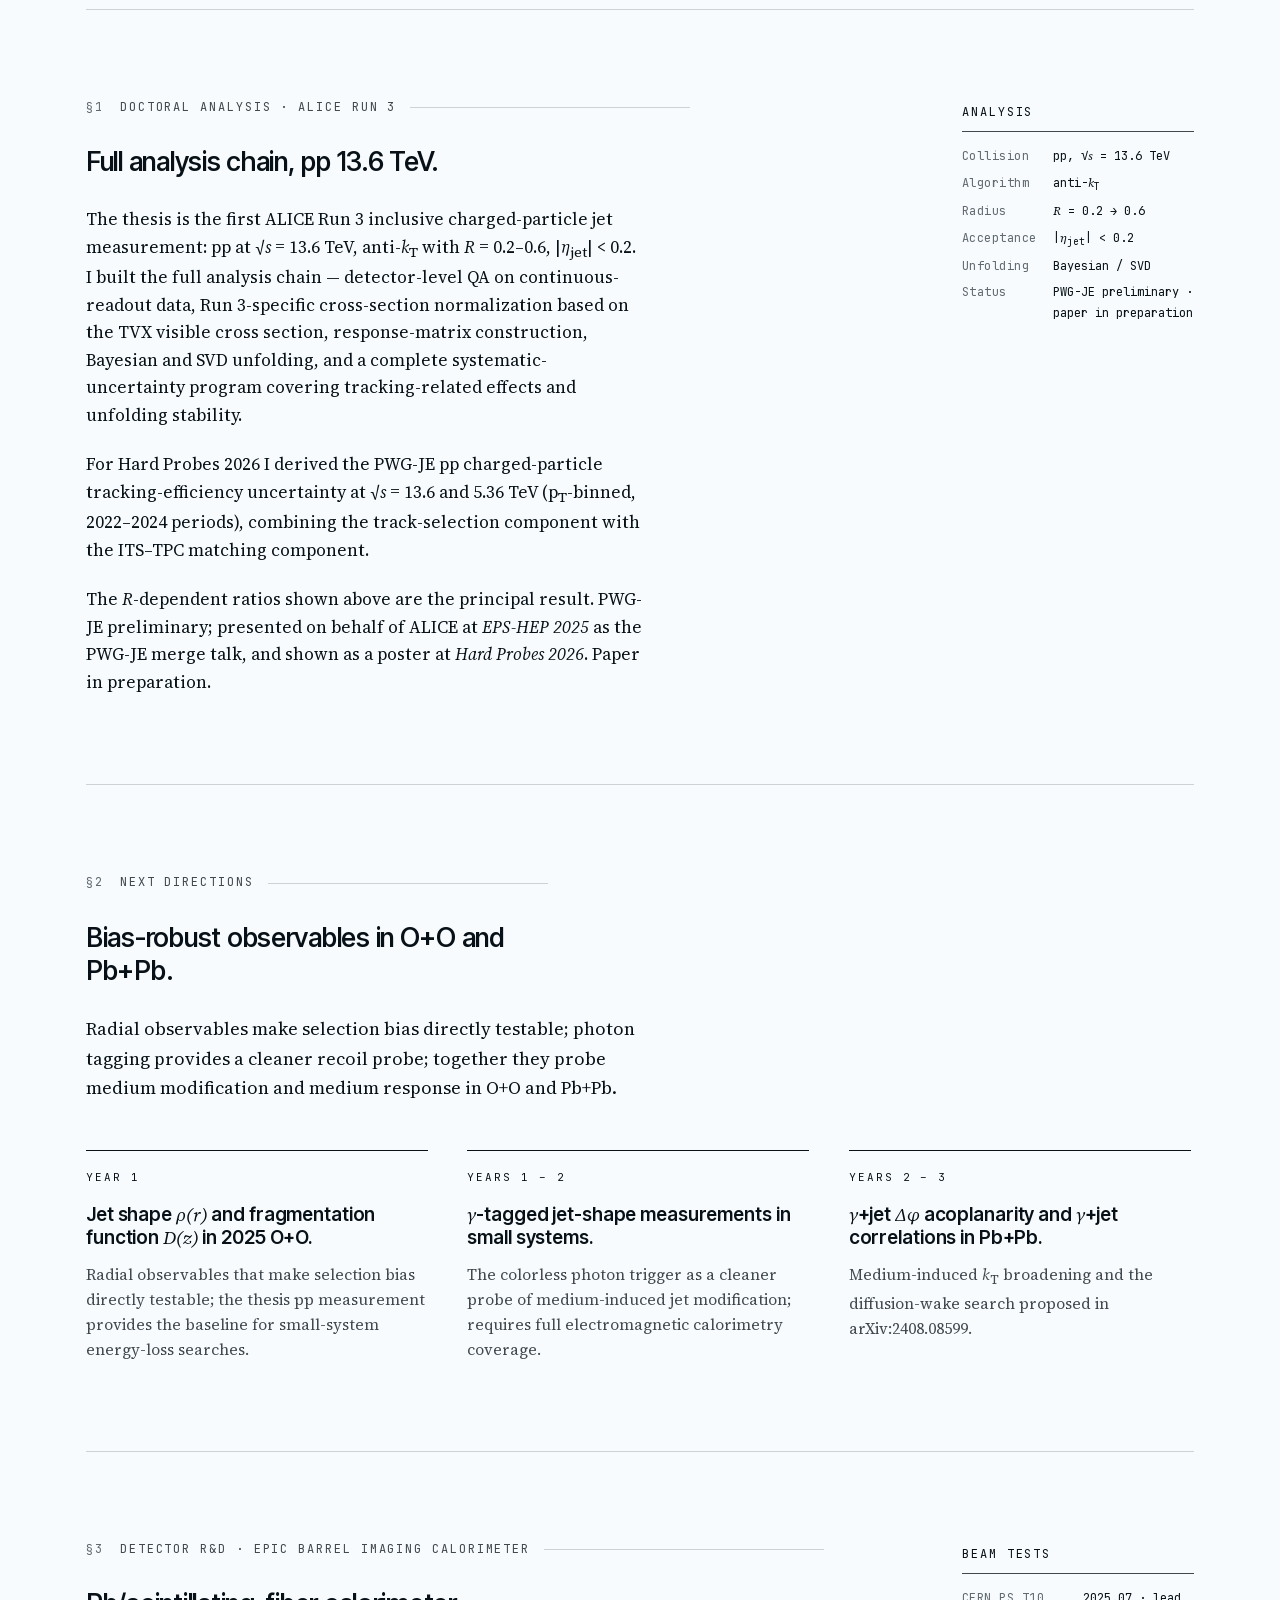
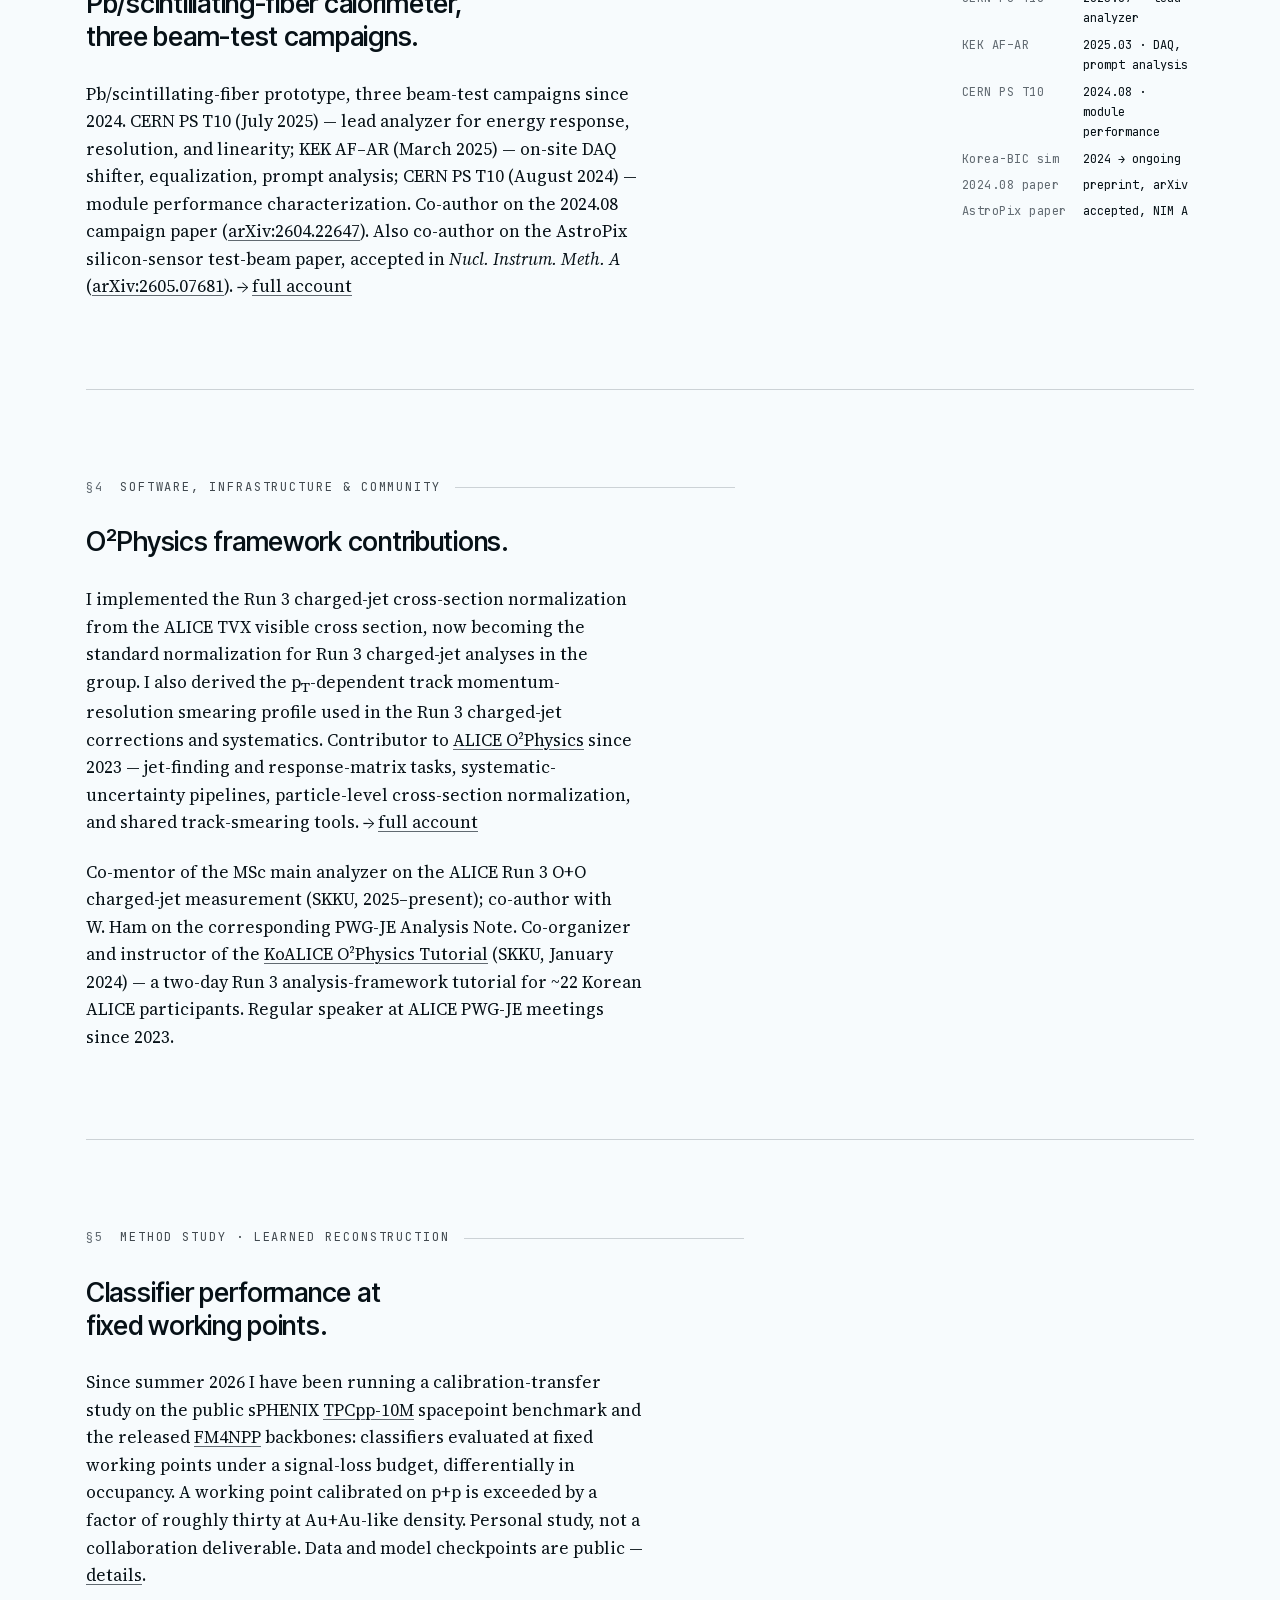
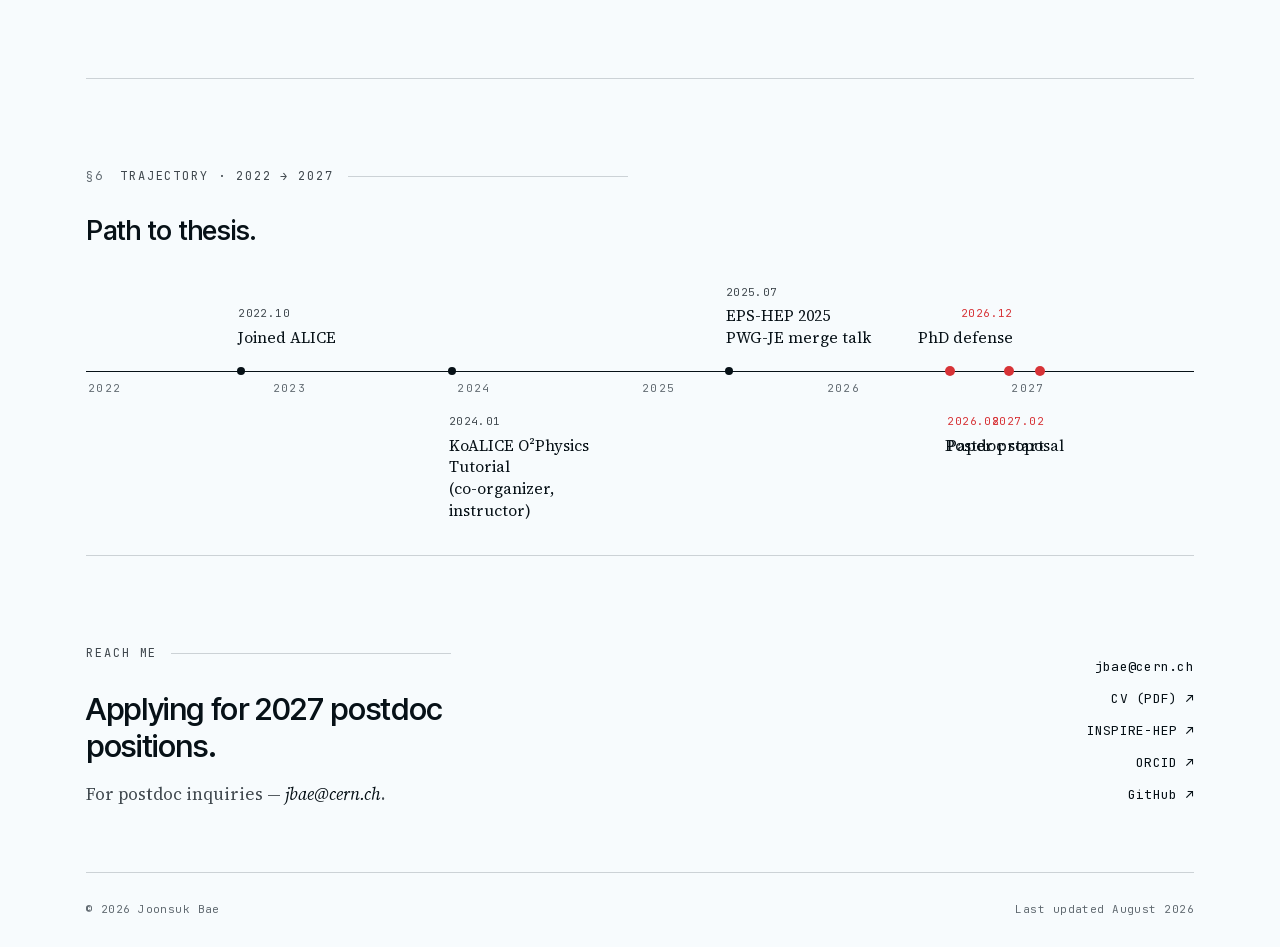
==== commit eece7ccf: "Paper status: AstroPix accepted in NIM A; 2024.08 Pb/SciFi paper back to preprint; CV synced to 10-2" ====
--- a/index.html
+++ b/index.html
@@ -119,7 +119,7 @@
             <dl>
               <dt>8</dt><dd>intl. conference contributions</dd>
               <dt>3</dt><dd>ePIC BIC test beams</dd>
-              <dt>2</dt><dd>NIM A papers submitted</dd>
+              <dt>1</dt><dd>NIM A paper accepted (AstroPix)</dd>
               <dt>2023</dt><dd>O²Physics contributor since</dd>
             </dl>
           </div>
@@ -207,11 +207,11 @@
         CERN PS T10 (July 2025) — lead analyzer for energy response, resolution,
         and linearity; KEK AF&ndash;AR (March 2025) — on-site DAQ shifter,
         equalization, prompt analysis; CERN PS T10 (August 2024) — module
-        performance characterization. Co-author on the 2024.08 campaign paper,
-        submitted to <em>Nucl.&nbsp;Instrum.&nbsp;Meth.&nbsp;A</em>
-        (NIMA-D-26-00482, <a href="https://arxiv.org/abs/2604.22647">arXiv:2604.22647</a>).
+        performance characterization. Co-author on the 2024.08 campaign paper
+        (<a href="https://arxiv.org/abs/2604.22647">arXiv:2604.22647</a>).
         Also co-author on the AstroPix silicon-sensor test-beam paper,
-        submitted to <em>Nucl.&nbsp;Instrum.&nbsp;Meth.&nbsp;A</em> (NIMA-D-26-00572).
+        accepted in <em>Nucl.&nbsp;Instrum.&nbsp;Meth.&nbsp;A</em>
+        (<a href="https://arxiv.org/abs/2605.07681">arXiv:2605.07681</a>).
         &rarr; <a href="/research/#detector">full account</a></p>
       </div>
       <aside class="section__meta meta-block">
@@ -221,7 +221,8 @@
           <dt>KEK AF&ndash;AR</dt><dd>2025.03 · DAQ, prompt analysis</dd>
           <dt>CERN PS T10</dt><dd>2024.08 · module performance</dd>
           <dt>Korea-BIC sim</dt><dd>2024 → ongoing</dd>
-          <dt>2024.08 paper</dt><dd>submitted, NIM A</dd>
+          <dt>2024.08 paper</dt><dd>preprint, arXiv</dd>
+          <dt>AstroPix paper</dt><dd>accepted, NIM A</dd>
         </dl>
       </aside>
     </section>
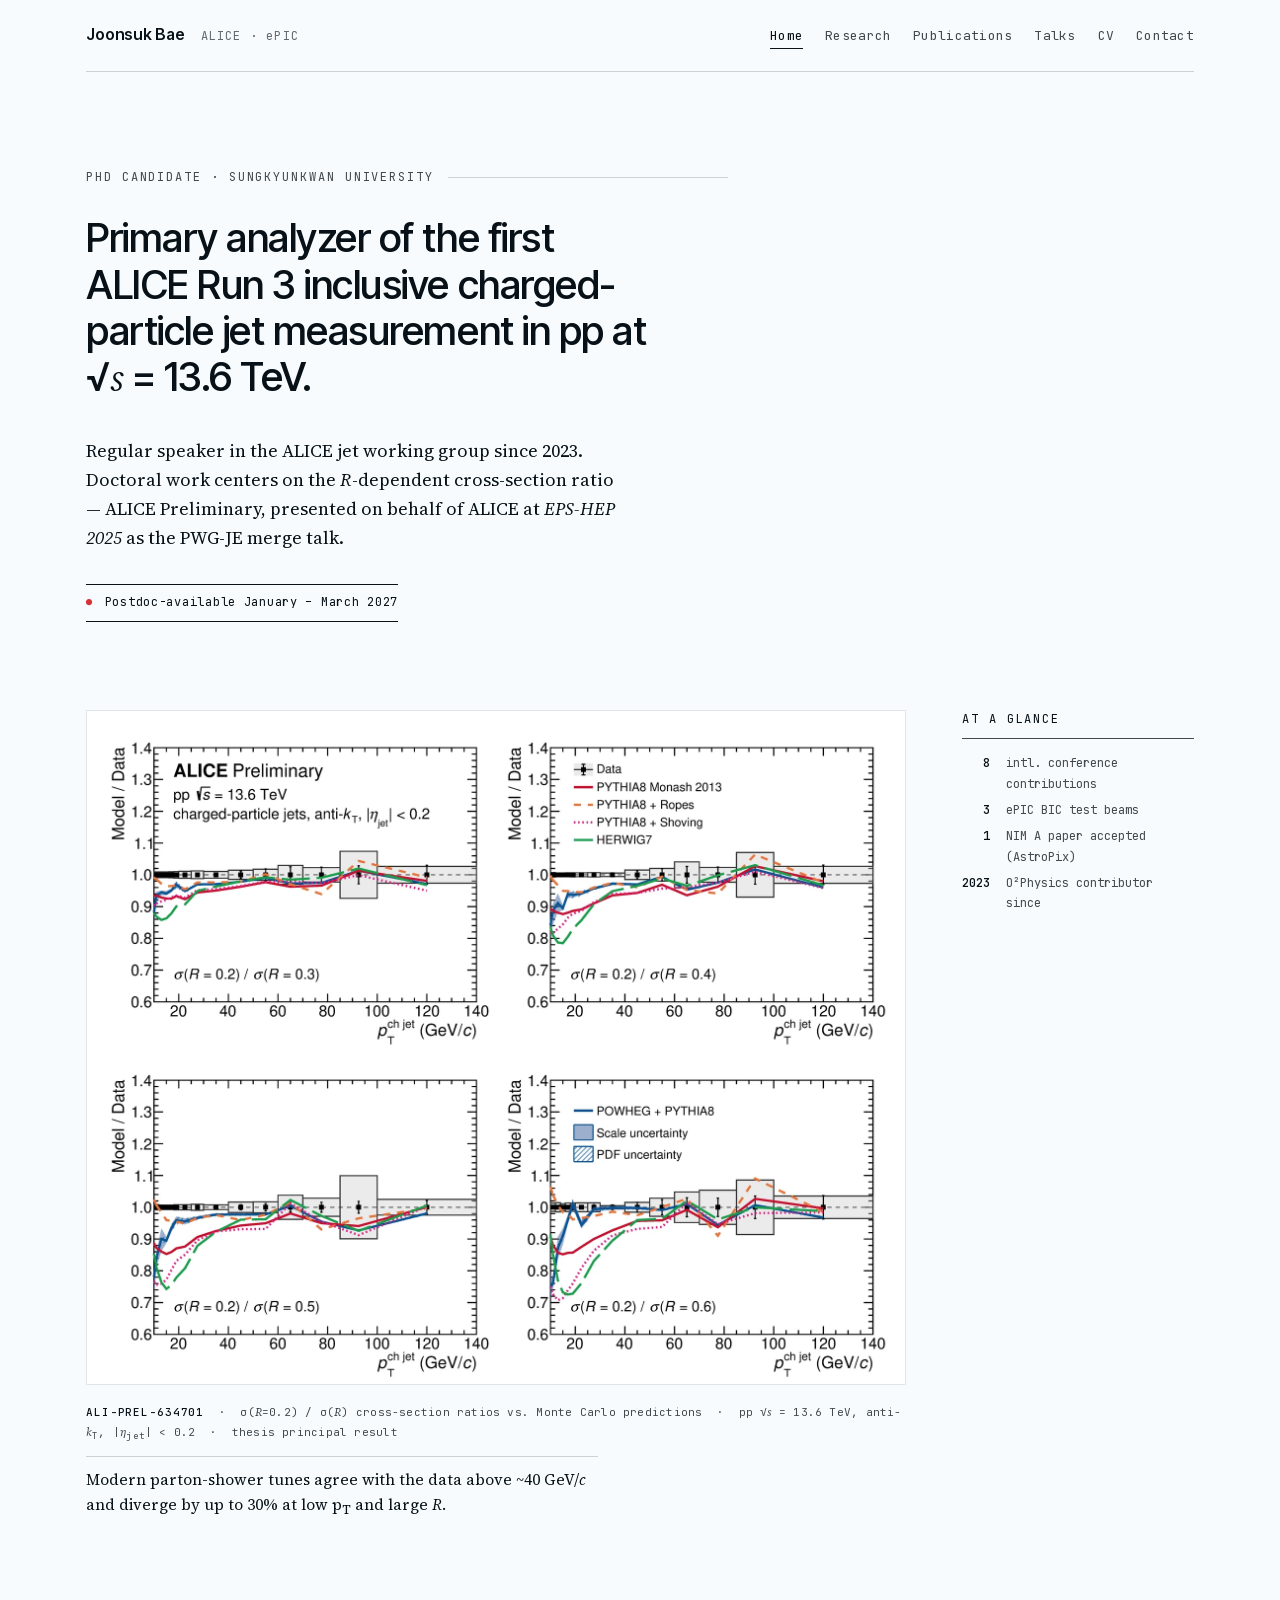
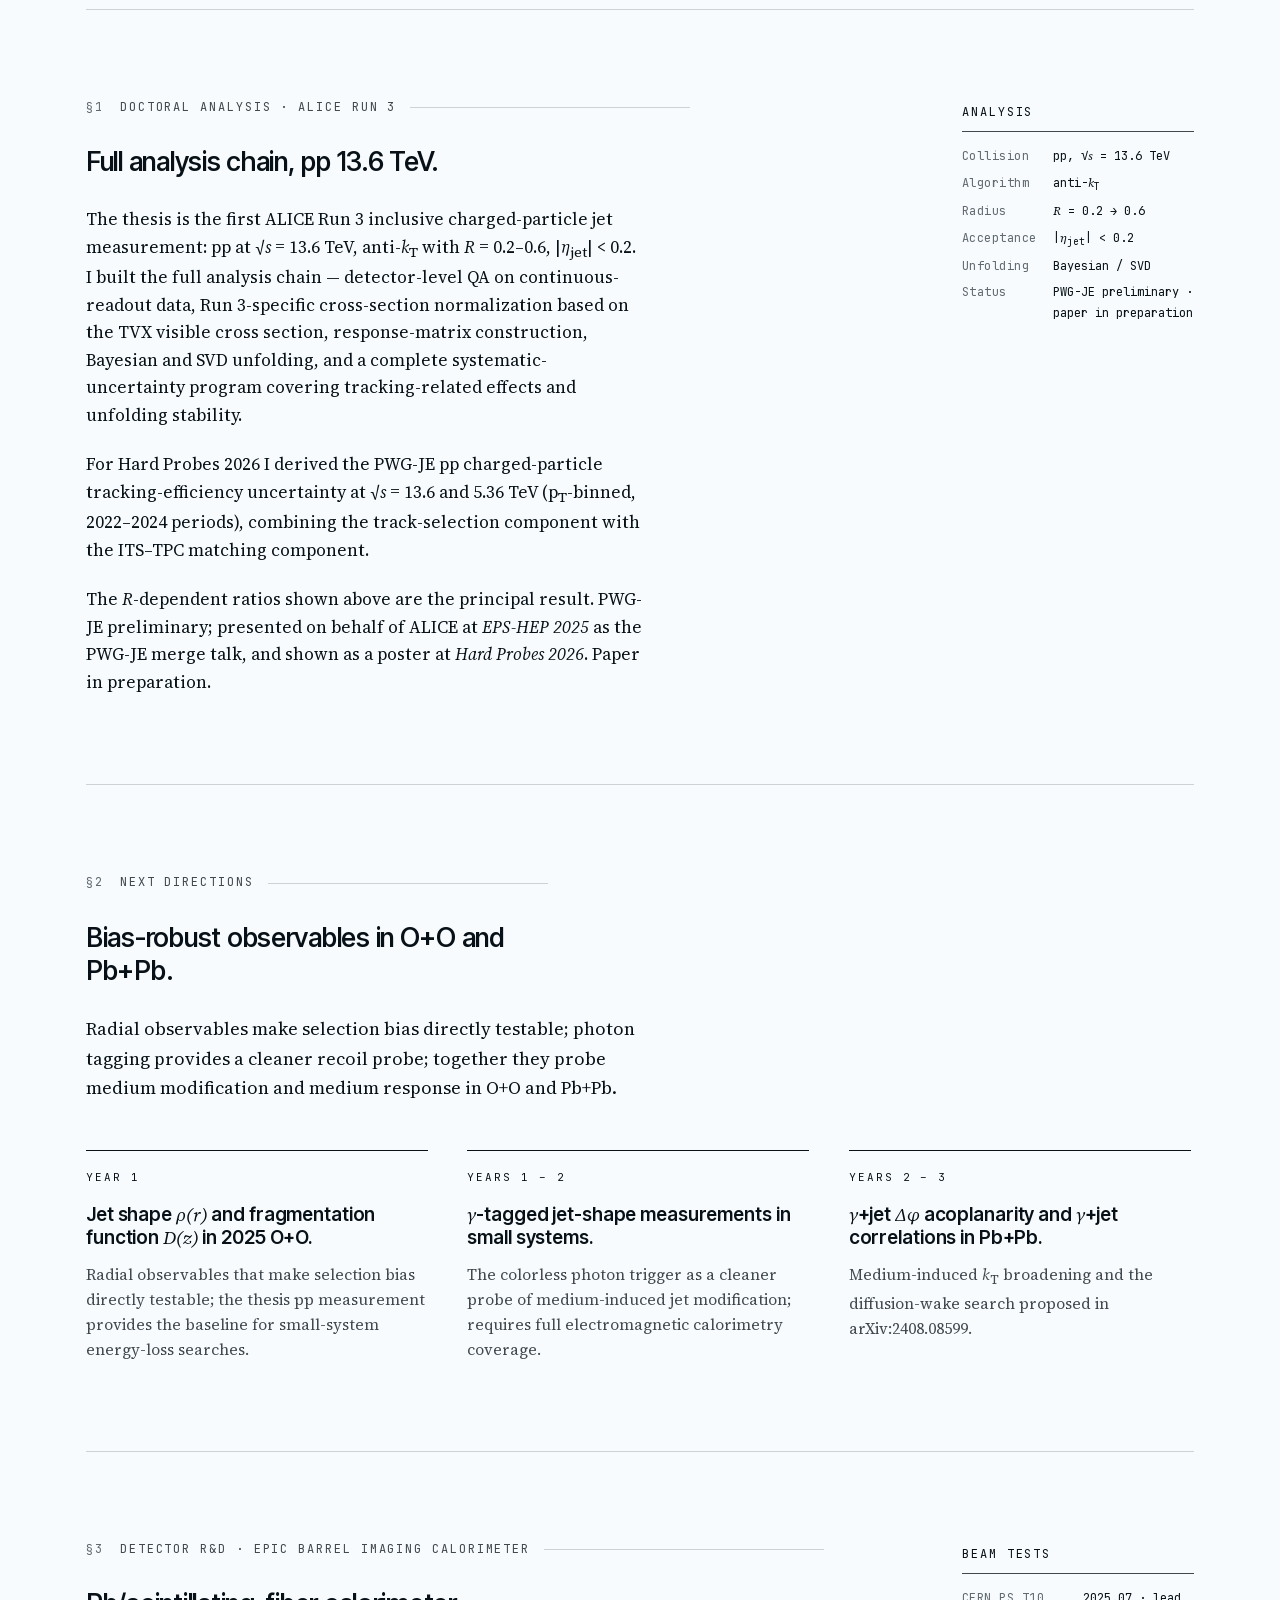
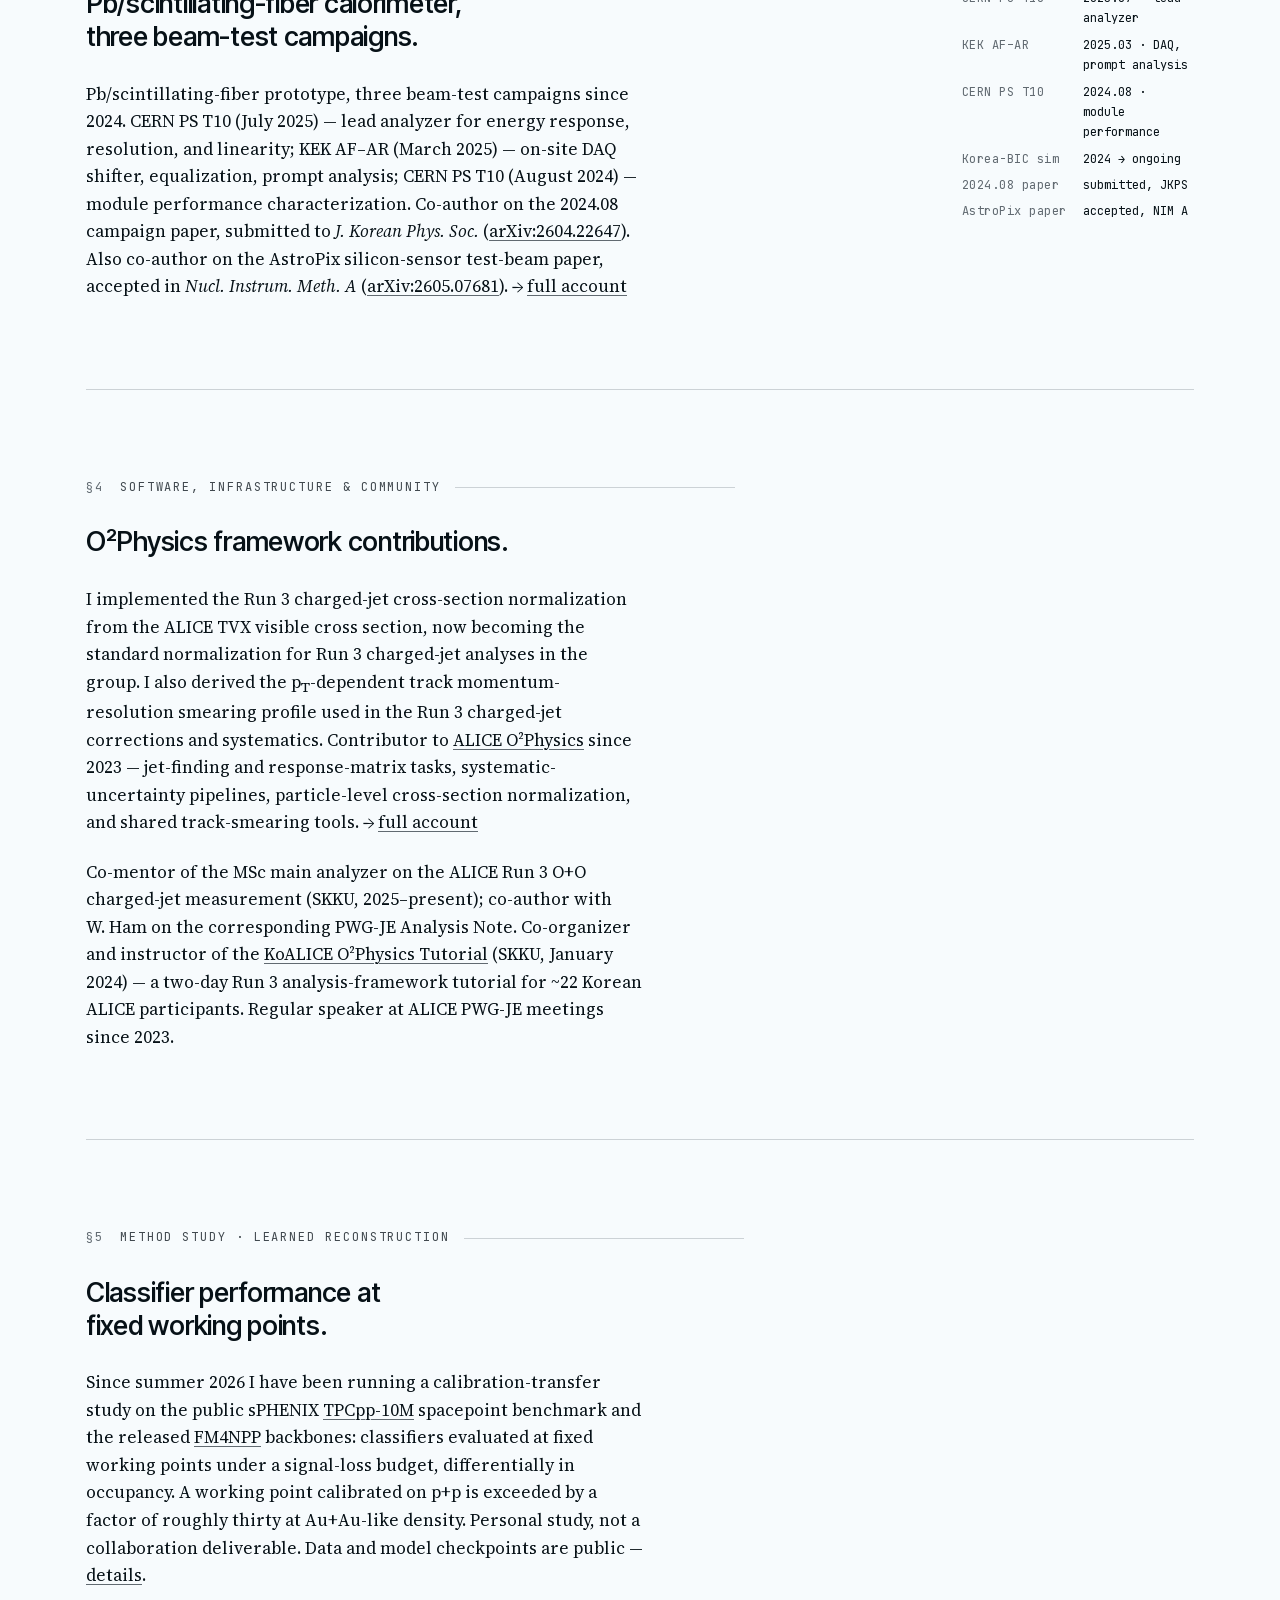
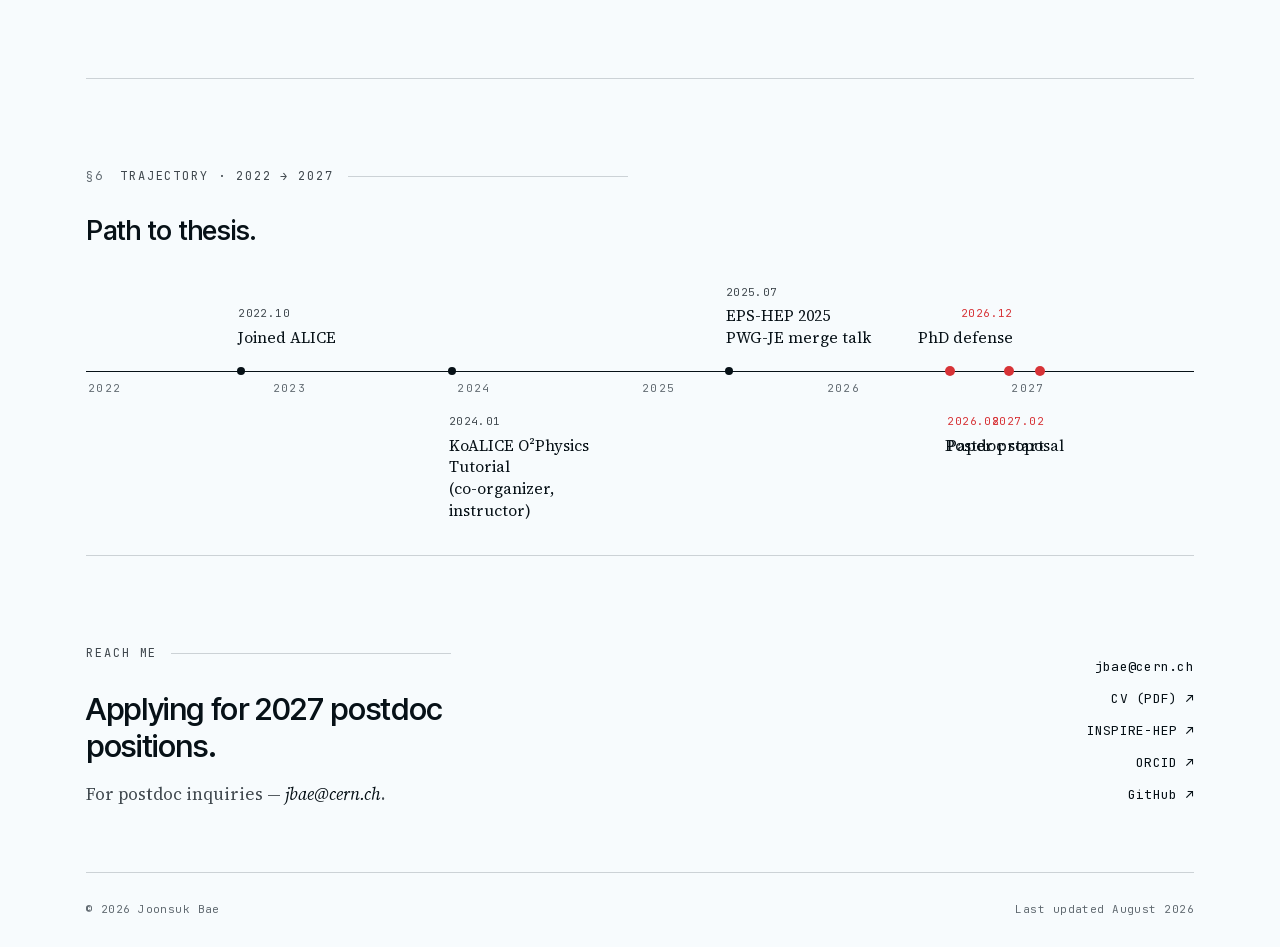
==== commit bd2bedac: "Pb/SciFi 2024.08 paper: submitted to J. Korean Phys. Soc. (2026-05-19) Co-author notice from the JKP" ====
--- a/index.html
+++ b/index.html
@@ -207,7 +207,8 @@
         CERN PS T10 (July 2025) — lead analyzer for energy response, resolution,
         and linearity; KEK AF&ndash;AR (March 2025) — on-site DAQ shifter,
         equalization, prompt analysis; CERN PS T10 (August 2024) — module
-        performance characterization. Co-author on the 2024.08 campaign paper
+        performance characterization. Co-author on the 2024.08 campaign paper,
+        submitted to <em>J.&nbsp;Korean Phys.&nbsp;Soc.</em>
         (<a href="https://arxiv.org/abs/2604.22647">arXiv:2604.22647</a>).
         Also co-author on the AstroPix silicon-sensor test-beam paper,
         accepted in <em>Nucl.&nbsp;Instrum.&nbsp;Meth.&nbsp;A</em>
@@ -221,7 +222,7 @@
           <dt>KEK AF&ndash;AR</dt><dd>2025.03 · DAQ, prompt analysis</dd>
           <dt>CERN PS T10</dt><dd>2024.08 · module performance</dd>
           <dt>Korea-BIC sim</dt><dd>2024 → ongoing</dd>
-          <dt>2024.08 paper</dt><dd>preprint, arXiv</dd>
+          <dt>2024.08 paper</dt><dd>submitted, JKPS</dd>
           <dt>AstroPix paper</dt><dd>accepted, NIM A</dd>
         </dl>
       </aside>
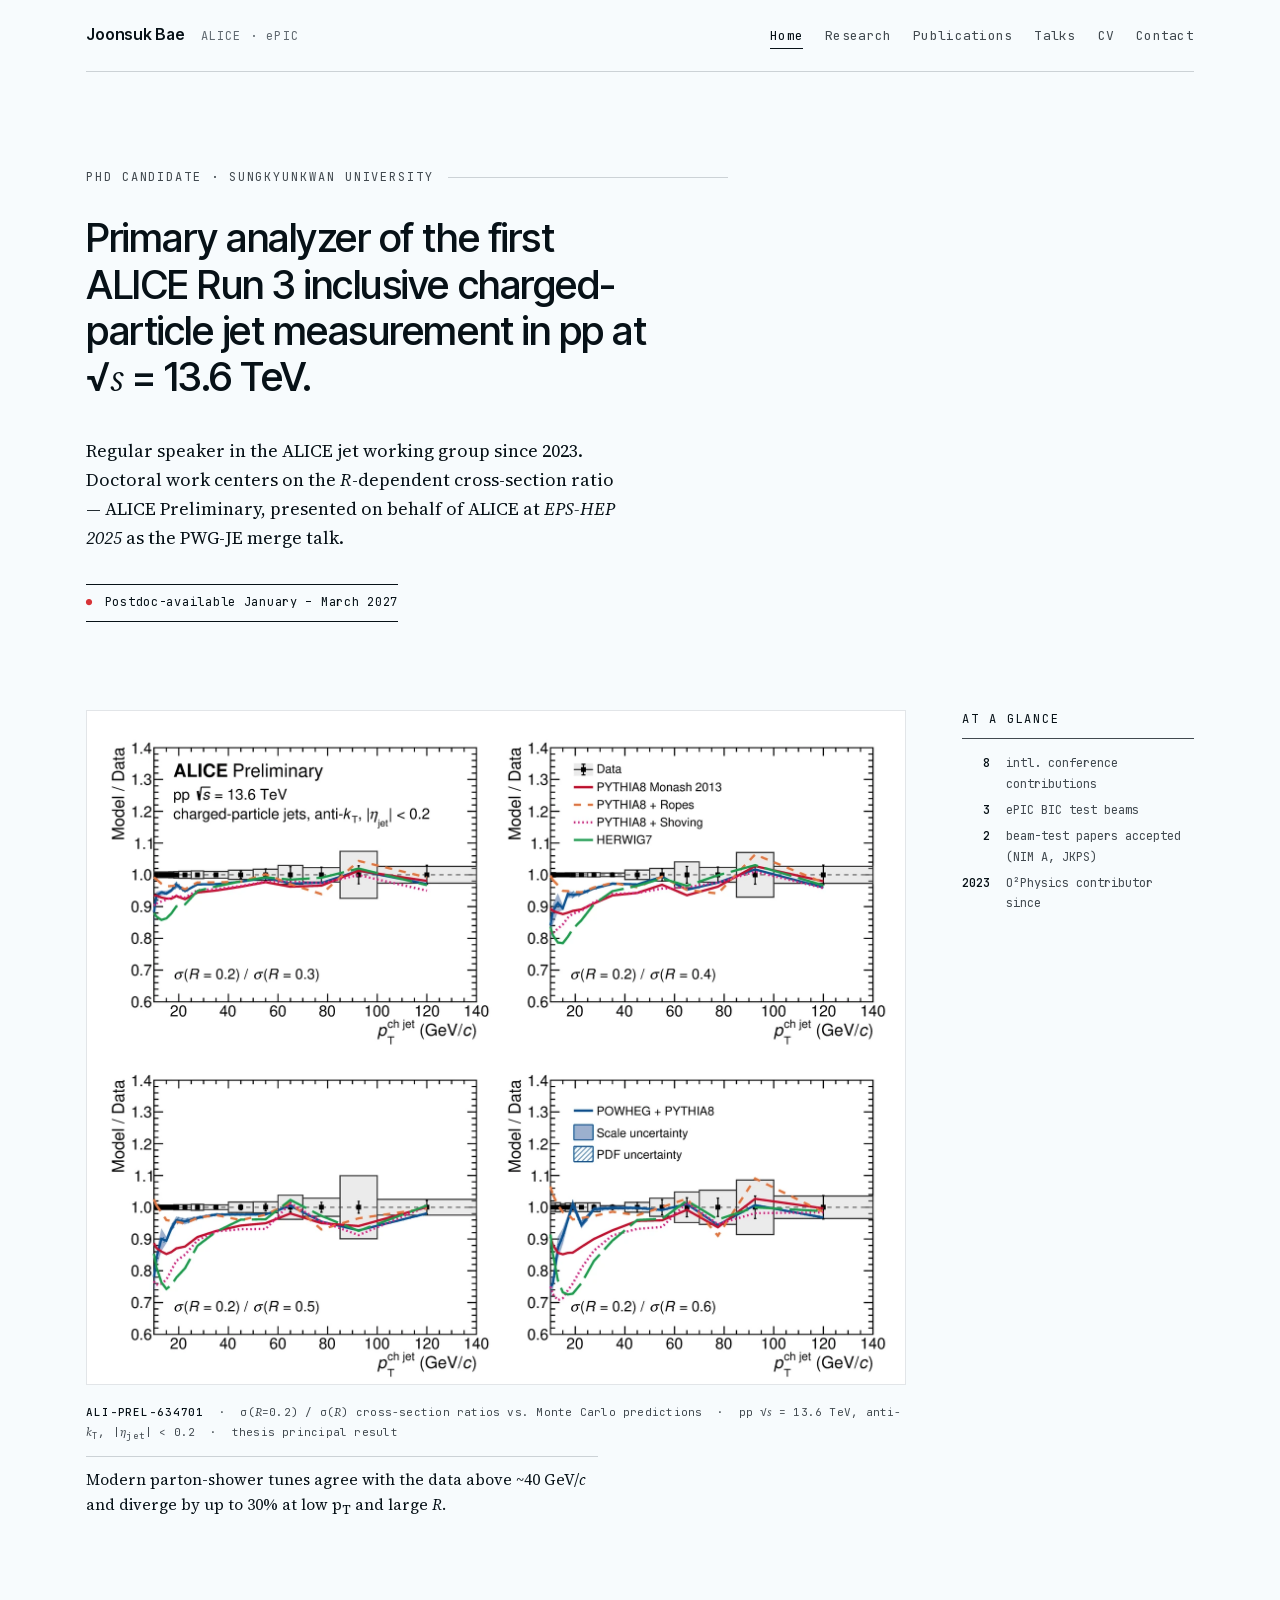
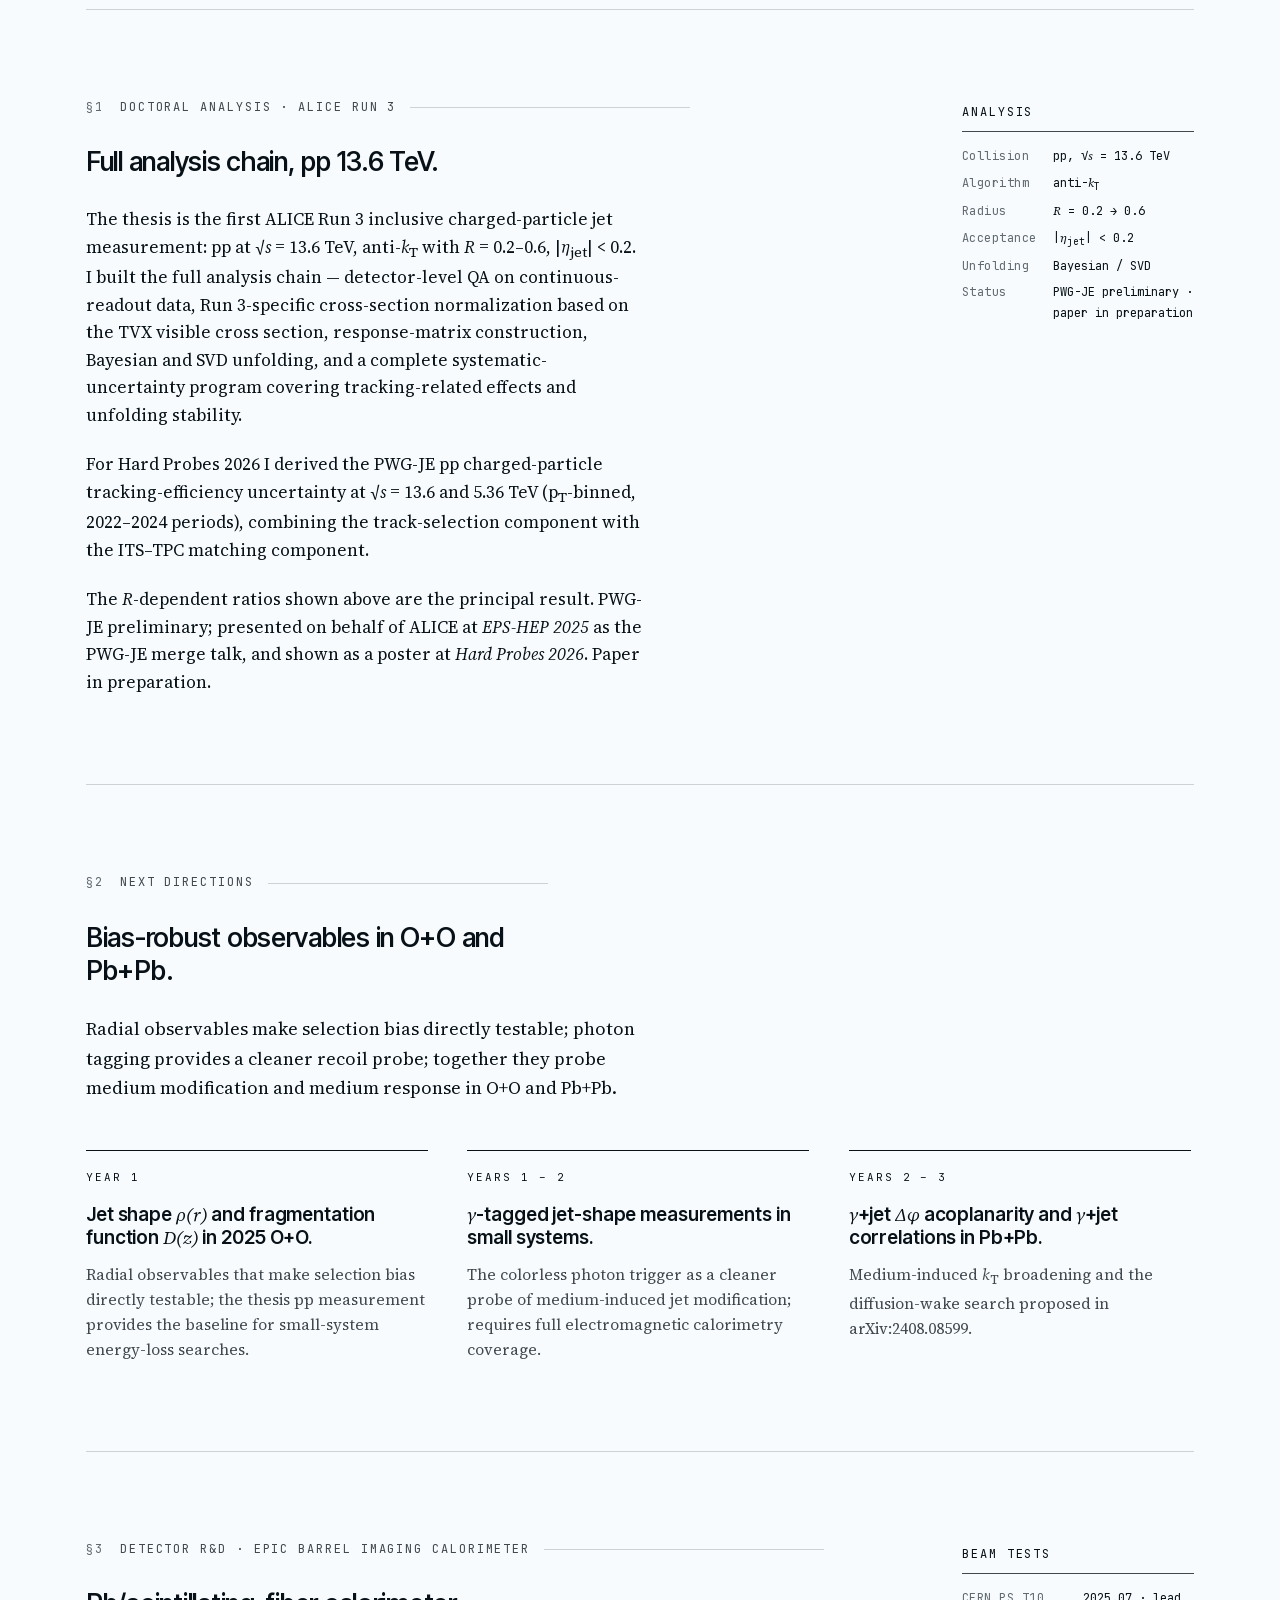
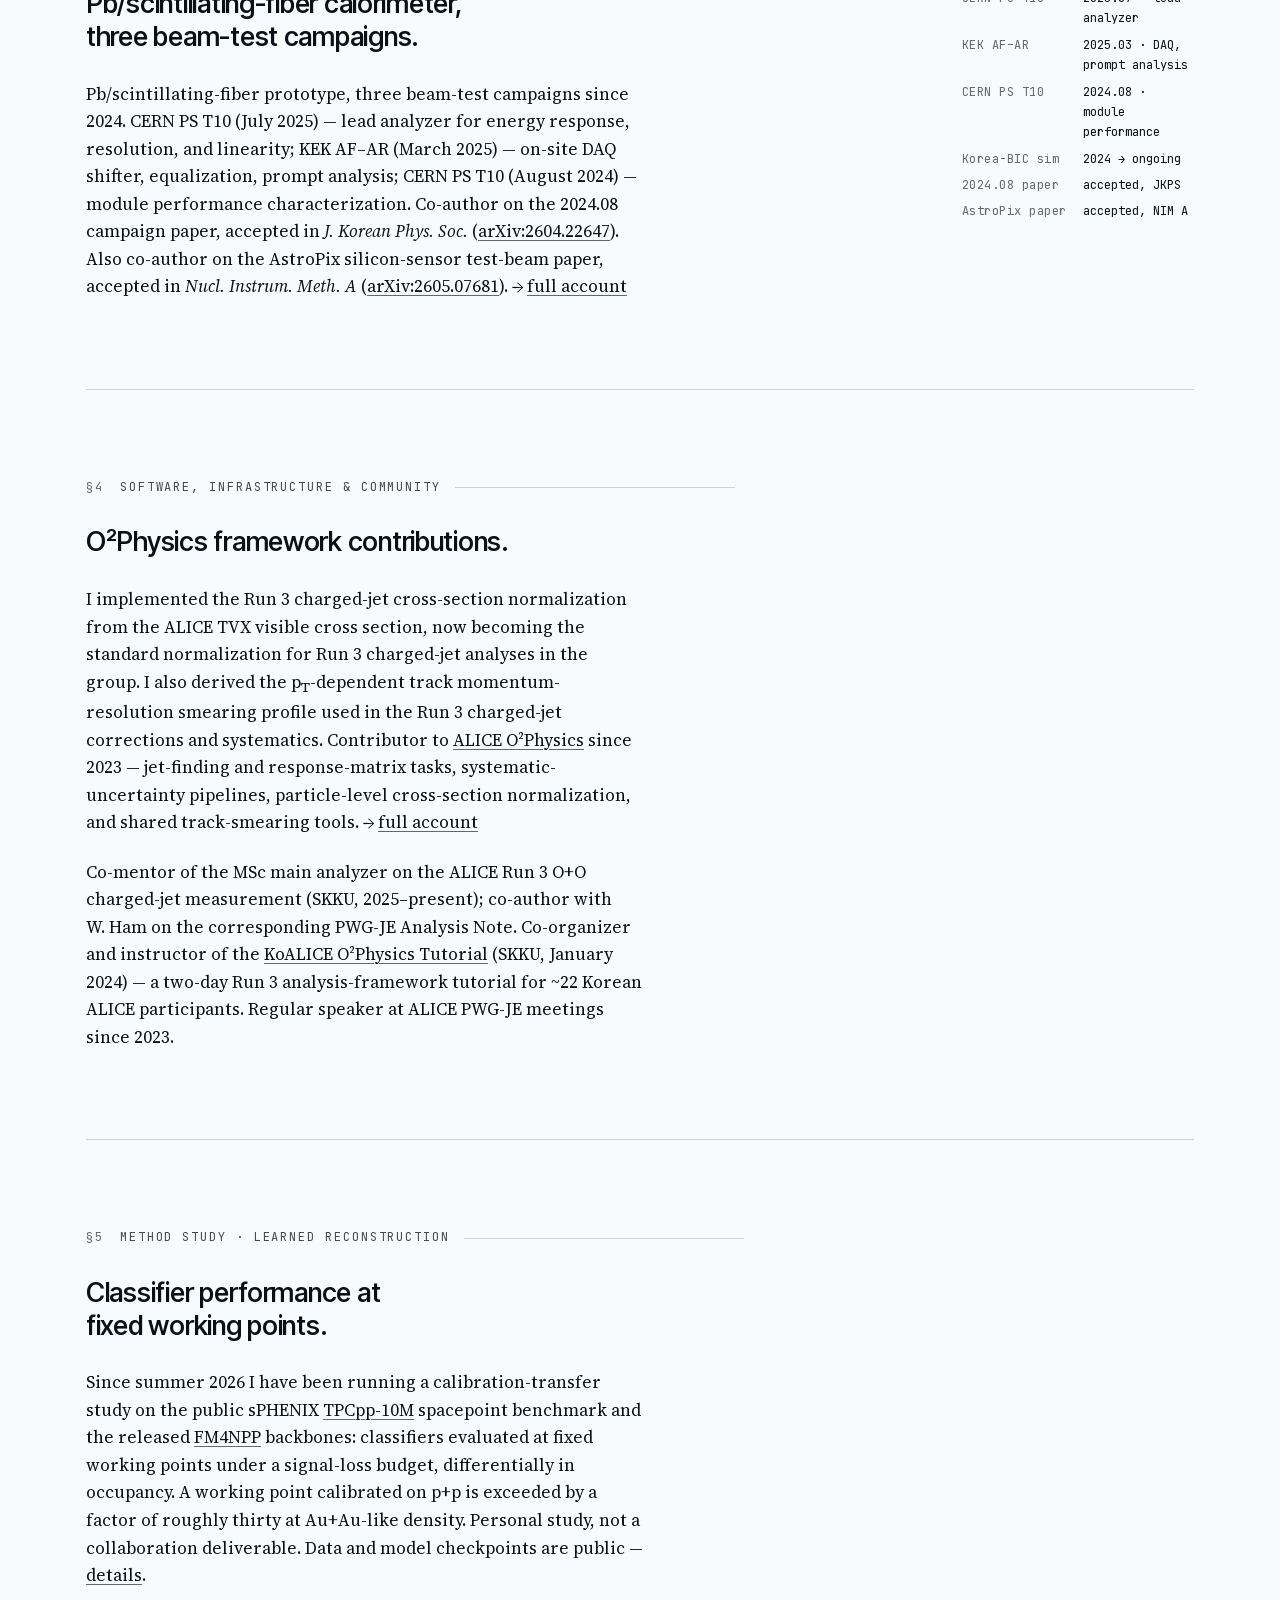
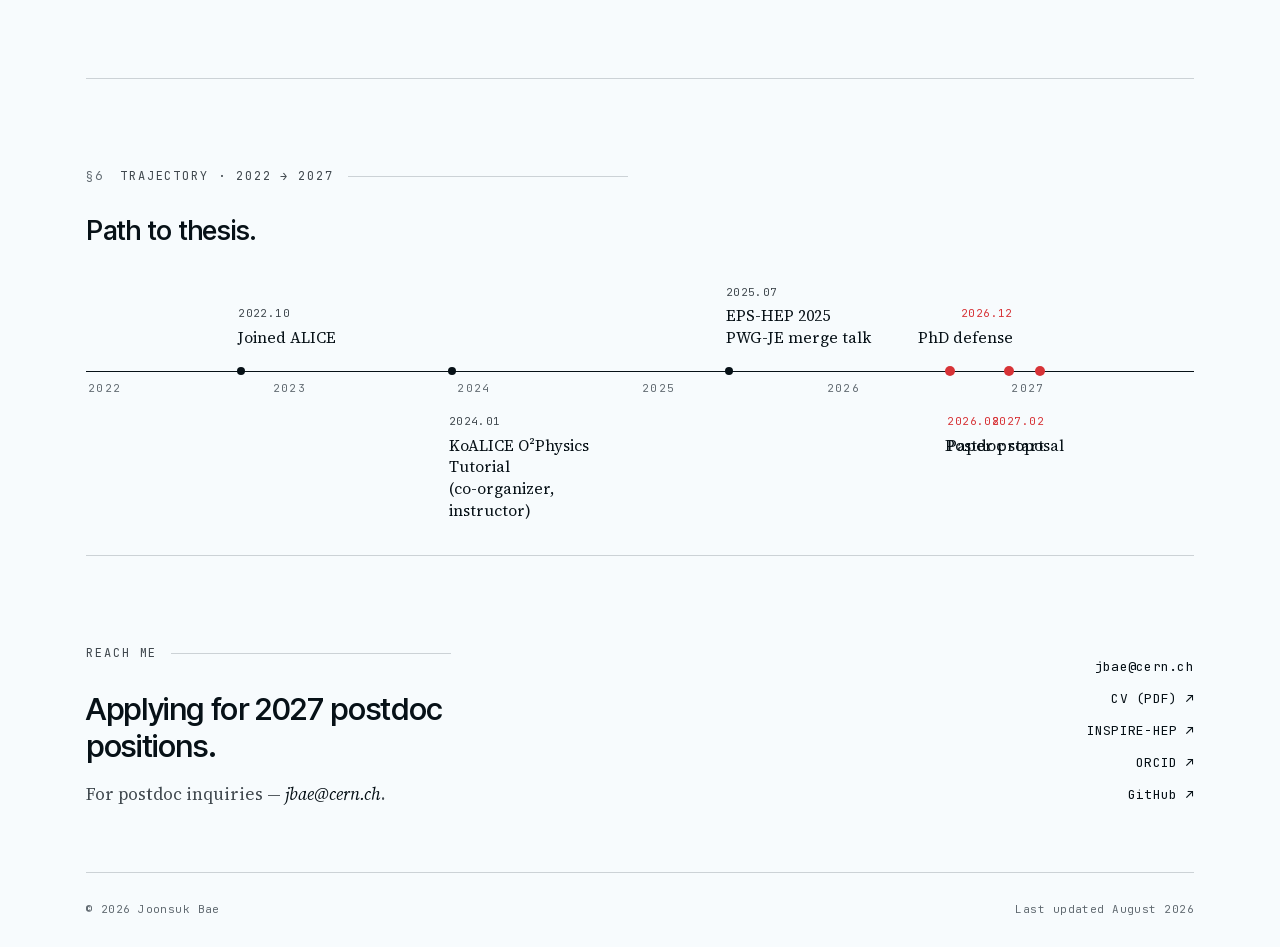
==== commit 72a41a44: "Pb/SciFi 2024.08 paper: accepted in J. Korean Phys. Soc. Co-Authored-By: Claude Opus 5.5 <noreply@an" ====
--- a/index.html
+++ b/index.html
@@ -119,7 +119,7 @@
             <dl>
               <dt>8</dt><dd>intl. conference contributions</dd>
               <dt>3</dt><dd>ePIC BIC test beams</dd>
-              <dt>1</dt><dd>NIM A paper accepted (AstroPix)</dd>
+              <dt>2</dt><dd>beam-test papers accepted (NIM A, JKPS)</dd>
               <dt>2023</dt><dd>O²Physics contributor since</dd>
             </dl>
           </div>
@@ -208,7 +208,7 @@
         and linearity; KEK AF&ndash;AR (March 2025) — on-site DAQ shifter,
         equalization, prompt analysis; CERN PS T10 (August 2024) — module
         performance characterization. Co-author on the 2024.08 campaign paper,
-        submitted to <em>J.&nbsp;Korean Phys.&nbsp;Soc.</em>
+        accepted in <em>J.&nbsp;Korean Phys.&nbsp;Soc.</em>
         (<a href="https://arxiv.org/abs/2604.22647">arXiv:2604.22647</a>).
         Also co-author on the AstroPix silicon-sensor test-beam paper,
         accepted in <em>Nucl.&nbsp;Instrum.&nbsp;Meth.&nbsp;A</em>
@@ -222,7 +222,7 @@
           <dt>KEK AF&ndash;AR</dt><dd>2025.03 · DAQ, prompt analysis</dd>
           <dt>CERN PS T10</dt><dd>2024.08 · module performance</dd>
           <dt>Korea-BIC sim</dt><dd>2024 → ongoing</dd>
-          <dt>2024.08 paper</dt><dd>submitted, JKPS</dd>
+          <dt>2024.08 paper</dt><dd>accepted, JKPS</dd>
           <dt>AstroPix paper</dt><dd>accepted, NIM A</dd>
         </dl>
       </aside>
